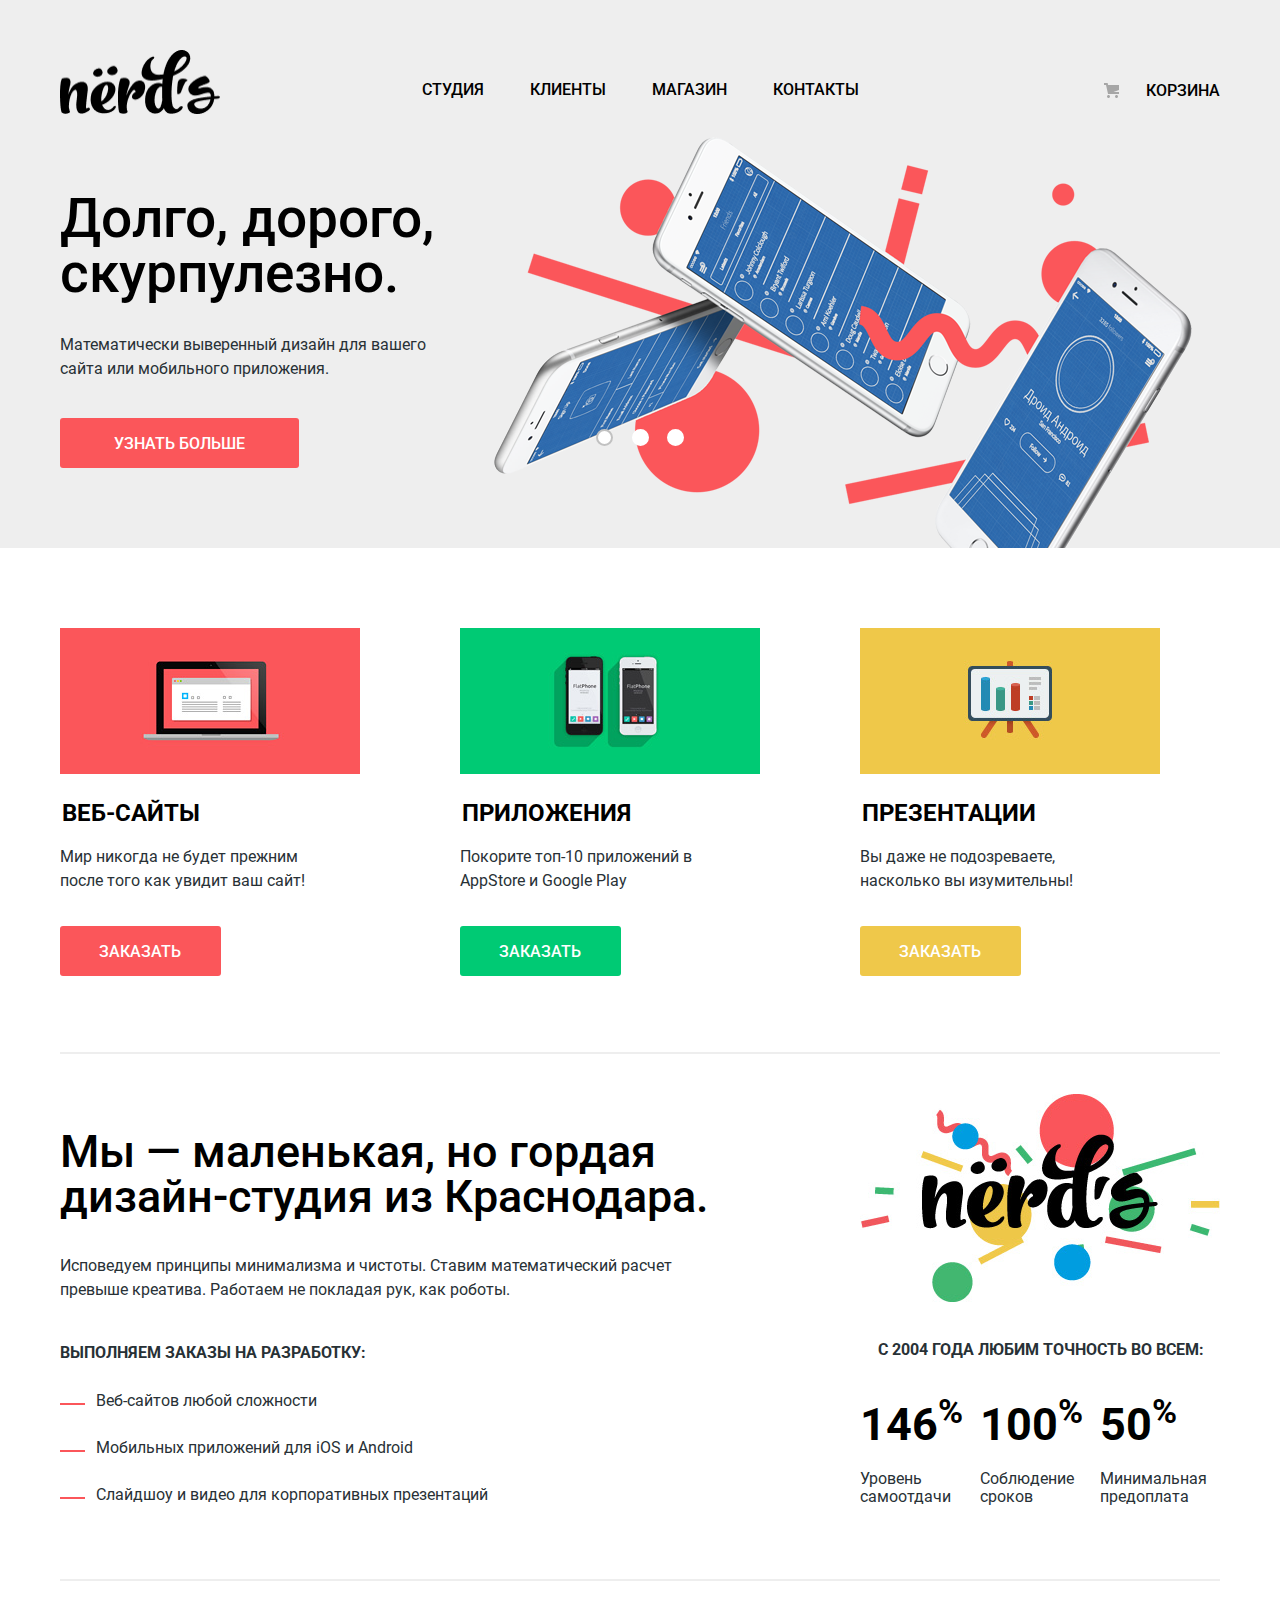
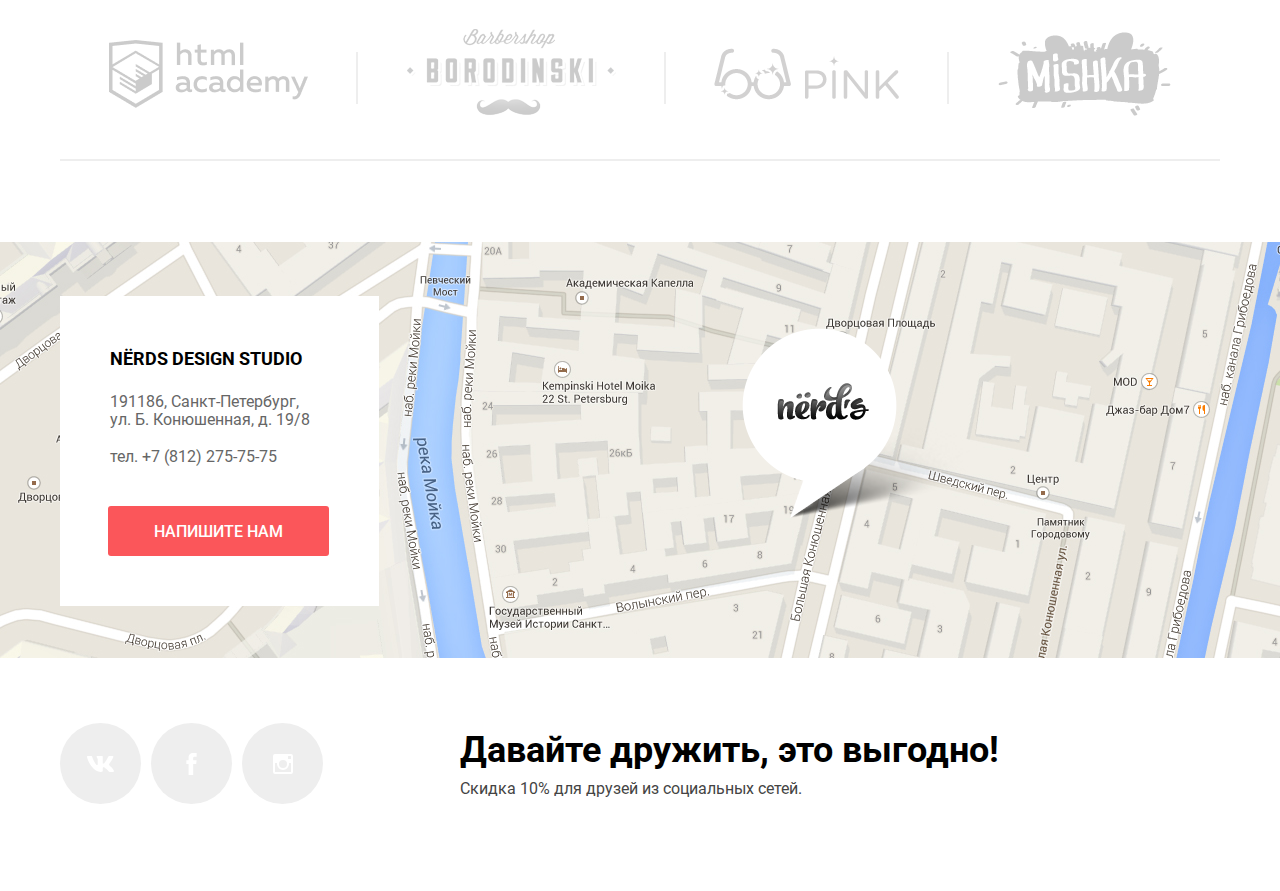
==== index.html @ 671e554e "Доступная разметка главной страницы" ====
<!DOCTYPE html>
<html class="page" lang="ru">
  <head>
    <meta charset="utf-8">
    <link rel="preconnect" href="https://fonts.gstatic.com">
    <link href="https://fonts.googleapis.com/css2?family=Roboto&display=swap" rel="stylesheet">
    <link rel="stylesheet" href="css/normalize.css">
    <link rel="stylesheet" href="css/index.css">
    <link rel="icon" href="favicon/favicon.ico">
    <link rel="icon" href="favicon/favicon.svg" type="image/svg+xml">
    <link rel="apple-touch-icon" href="favicon/152.png">
    <link rel="manifest" href="manifest.webmanifest">
    <title>HTML Academy: Нёрдс</title>
  </head>

  <body class="page-body">

    <header class="main-header">
      <nav class="main-nav">
        <div class="nav-container">
          <a class="nerds-logo" href="index.html">
            <img src="img/nerds-logo.png" width="160" height="65" alt="Логотип Нёрдс">
          </a>
              <ul class="nav-list">
                <li class="nav-list-item"><a class="navigation" href="#">Студия</a></li>
                <li class="nav-list-item"><a class="navigation" href="#">Клиенты</a></li>
                <li class="nav-list-item"><a class="navigation" href="catalog.html">Магазин</a></li>
                <li class="nav-list-item"><a class="navigation" href="#">Контакты</a></li>
              </ul>
              <div class="nav-cart">
                <a class="cart" href="#">Корзина</a>
              </div>
        </div> 
      </nav>
    </header>

    <main class="container">

      <h1 class="visually-hidden">Преимущества «Nerds»</h1>
      <div class="sliders">
        <section class="sliders-wrapper">
          <div class="slider1 slide slide-current">
            <div class="slider-text">
              <h2 class="slider-title">Долго, дорого, скурпулезно.</h2>
              <p class="slider-p">Математически выверенный дизайн для вашего сайта или мобильного приложения.</p>
              <a class="button button-more" href="#">Узнать больше</a>
            </div>
          </div>
          <div class="slider2 slide">
            <div class="slider-text">
              <h2 class="slider-title">Любим математику как никто другой</h2>
              <p class="slider-p">Никакого креатива, только математические формулы для расчета идеальных пропорций</p>
              <a class="button button-more" href="#">Узнать больше</a>
            </div>
          </div>
          <div class="slider3 slide">
            <div class="slider-text">
              <h2 class="slider-title">Только ночь, только хардкор</h2>
              <p class="slider-p">Работать днем, как все? Мы против этого. Ближе к полуночи работа только начинается.</p>
              <a class="button button-more" href="#">Узнать больше</a>
            </div>
          </div>
          <div class="slider-controls">
            <button class="current" type="button" aria-label="Первый слайд"></button>
            <button type="button" aria-label="Второй слайд"></button>
            <button type="button" aria-label="Третий слайд"></button>
          </div>
        </section>
      </div>
      <section class="services">
        <h2  class="visually-hidden">Услуги</h2>
        <ul class="services-list">
          <li class="services-item">
           <img src="img/illustration-11.png" width="300" height="146" alt="Веб-сайты">
           <h3 class="service-title">Веб-сайты</h3>
           <p class="services-text">Мир никогда не будет прежним после того как увидит ваш сайт!</p>
           <button class="button-red" type="button">Заказать</button>
          </li>
          <li class="services-item">
            <img src="img/illustration-21.png" width="300" height="146" alt="Приложения">
            <h3 class="service-title">Приложения</h3>
            <p class="services-text">Покорите топ-10 приложений в AppStore и Google Play</p>
            <button class="button-green" type="button">Заказать</button>
           </li>
           <li class="services-item">
            <img src="img/illustration-31.png" width="300" height="146" alt="Презентации">
            <h3 class="service-title">Презентации</h3>
            <p class="services-text">Вы даже не подозреваете, насколько вы изумительны!</p>
            <button class="button-gold" type="button">Заказать</button>
           </li>
        </ul>
      </section>
      <section class="about-columns">
        <h2  class="visually-hidden">О нас</h2>
        <div class="about-article">
          <p class="about-title">Мы — маленькая, но гордая дизайн-студия из Краснодара.</p>
          <p>Исповедуем принципы минимализма и чистоты. Ставим математический расчет превыше креатива. Работаем не покладая рук, как роботы.</p>
          <p class="textbold">Выполняем заказы на разработку:</p>
          <ul class="about-list">
            <li class="about-item">Веб-сайтов любой сложности</li>
            <li class="about-item">Мобильных приложений для iOS и Android</li>
            <li class="about-item">Слайдшоу и видео для корпоративных презентаций</li>
          </ul>
        </div>
        <div class="about-info">
          <img src="img/nerds-illustration1.png" width="360" height="208" alt="Логотип Нёрдс">
          <p class="about-info-text">с 2004 года Любим точность во всем:</p>
          <dl class="about-info-list">
            <dt class="textpercent">146<sup>%</sup></dt>
            <dd class="textsubpercent">Уровень самоотдачи</dd>
            <dt class="textpercent">100<sup>%</sup></dt>
            <dd class="textsubpercent">Соблюдение сроков</dd>
            <dt class="textpercent">50<sup>%</sup></dt>
            <dd class="textsubpercent">Минимальная предоплата</dd>
          </dl>
        </div>
      </section>
      <section>
        <h2  class="visually-hidden">Партнеры</h2>
        <figure class="partnership">
          <a class="partner-logo" href="https://htmlacademy.ru/intensive/htmlcss">
            <img class="partner-logo-img" src="img/logo-11.png" width="199" height="68" alt="HTML и CSS. Профессиональная вёрстка сайтов">
          </a>
          <a class="partner-logo" href="#">
            <img class="partner-logo-img" src="img/logo-21.png" width="209" height="90" alt="Barbershop BORODINSKY">
          </a>
          <a class="partner-logo" href="#">
            <img class="partner-logo-img" src="img/logo-31.png" width="185" height="52" alt="PINK">
          </a>
          <a class="partner-logo" href="#">
            <img class="partner-logo-img" src="img/logo-41.png" width="173" height="84" alt="MISHKA">
          </a>
        </figure>
      </section>
      
    </main>
    
    <footer class="main-footer">

    <figure class="map"> 
      <div class="main-footer-wrapper">
        <section class="footer-contacts">
        <!-- Здесь будет карта  -->
          <div class="footer-contacts-text">
            <h2 class="textfooterbold">NЁRDS DESIGN STUDIO</h2>
            <p class="textfooter">191186, Санкт-Петербург, ул. Б. Конюшенная, д. 19/8</p>
            <p class="textfooter">тел. +7 (812) 275-75-75</p>
          </div> 

            <a class="button button-contacts" href="#openmodal">НАПИШИТЕ НАМ</a>
  
        </section>
        <img class="map-marker" src="/img/map-marker.png" alt="Студия здесь">
      </div>  
    </figure>    
    <div class="main-footer-wrapper">
        <section class="footer-social">
          <ul class="footer-social-list">
            <li class="footer-social-item">
          <a class="social-button" href="#">
              <span class="visually-hidden">Вконтакте</span>
            <svg aria-hidden="true" focusable="false" width="27" height="16" viewBox="0 0 128 76"><path d="M125,5.15c.89-3,0-5.15-4.23-5.15h-14a6,6,0,0,0-6.09,4S93.59,21.31,83.5,32.59c-3.26,3.26-4.74,4.3-6.52,4.3-.89,0-2.18-1-2.18-4V5.15c0-3.56-1-5.15-4-5.15h-22a3.37,3.37,0,0,0-3.56,3.22c0,3.37,5,4.15,5.56,13.64V37.48c0,4.52-.82,5.34-2.6,5.34-4.74,0-16.29-17.43-23.13-37.38C23.72,1.57,22.38,0,18.8,0H4.8C.8,0,0,1.88,0,4c0,3.71,4.75,22.1,22.1,46.42C33.67,67,50,76,64.8,76c8.9,0,10-2,10-5.45V58c0-4,.84-4.8,3.66-4.8,2.08,0,5.64,1,13.94,9C101.9,71.74,103.46,76,108.8,76h14c4,0,6-2,4.85-6s-5.8-9.64-11.81-16.4c-3.27-3.86-8.16-8-9.64-10.09-2.08-2.67-1.49-3.86,0-6.23,0,0,17-24,18.83-32.18Z" fill="#fff"/></svg>
          </a>
            </li>
            <li class="footer-social-item">
              <a class="social-button" href="#">
                <span class="visually-hidden">Фейсбук</span>
                <svg aria-hidden="true" focusable="false" width="19" height="22" viewBox="0 0 10.15 21.74"><path d="M3.34 1.12A4.77 4.77 0 0 1 6.53 0h3.61v3.81H7.81a1.07 1.07 0 0 0-1.09.83v2.55h3.42c-.08 1.23-.24 2.45-.41 3.67h-3v10.87H2.21V10.86H0V7.21h2.19V3.66a3.83 3.83 0 0 1 1.15-2.54z" fill="#fff"/></svg>
              </a>
            </li>
            <li class="footer-social-item">
              <a class="social-button" href="#">
                <span class="visually-hidden">Инстаграм</span>
                <svg aria-hidden="true" focusable="false" width="20" height="20" viewBox="0 0 20 20"><path d="M18 0H2a2 2 0 0 0-2 2v16a2 2 0 0 0 2 2h16a2 2 0 0 0 2-2V2a2 2 0 0 0-2-2zm-8 6a4 4 0 1 1-4 4 4 4 0 0 1 4-4zM2.5 18a.47.47 0 0 1-.5-.5V9h2.1a3.4 3.4 0 0 0-.1 1 6 6 0 1 0 12 0 3.4 3.4 0 0 0-.1-1H18v8.5a.47.47 0 0 1-.5.5zM18 4.5a.47.47 0 0 1-.5.5h-2a.47.47 0 0 1-.5-.5v-2a.47.47 0 0 1 .5-.5h2a.47.47 0 0 1 .5.5z" fill="#fff"/></svg>
              </a>
            </li>
          </ul>
        </section>
          <div class="footer-text">
            <h2 class="textfooterbig">Давайте дружить, это выгодно!</h2>
            <p class="textfootersmall">Скидка 10% для друзей из социальных сетей.</p>
          </div>  
    </div>

   </footer>

   <section id="openmodal" class="modal">
    <h2 class="feedback-title">Напишите нам</h2>
    <a href="#close" title="Закрыть окно" class="modal-close">
        <svg aria-hidden="true" focusable="false" width="21" height="21" viewBox="0 0 21 21" fill="none" xmlns="http://www.w3.org/2000/svg">
          <path d="M13.3299 10.5005L20.7072 3.12321C21.0963 2.7317 21.0963 2.09952 20.7072 1.70801L19.292 0.291799C18.9005 -0.0972665 18.2683 -0.0972665 17.8768 0.291799L10.4995 7.67009L3.12221 0.2928C2.7307 -0.0962657 2.09852 -0.0962657 1.70701 0.2928L0.291799 1.70801C-0.0972665 2.09952 -0.0972665 2.7317 0.291799 3.12321L7.66909 10.5005L0.291799 17.8778C-0.0972665 18.2693 -0.0972665 18.9015 0.291799 19.293L1.70801 20.7082C2.09952 21.0973 2.7317 21.0973 3.12321 20.7082L10.5005 13.3309L17.8778 20.7082C18.2693 21.0973 18.9015 21.0973 19.293 20.7082L20.7082 19.293C21.0973 18.9015 21.0973 18.2693 20.7082 17.8778L13.3299 10.5005Z" fill="#FB565A"/>
        </svg>
    </a>
    <form class="feedback-form" action="https://echo.htmlacademy.ru" method="post" id="mailform">
      <div class="form-name">
        <label class="feedback-name" for="urname">Ваше имя:</label>
        <input class="form-input" id="urname" type="text" name="login" placeholder="Имя Фамилия">
      </div>
      <div class="form-mail">  
        <label class="feedback-name" for="uremail">Ваш email:</label>
        <input class="form-input" id="uremail" type="email" name="email" placeholder="email@example.com">
      </div>  
      <div class="form-text">
        <label class="feedback-name" for="lettertext">Текст письма:</label>
        <textarea class="form-textarea" id="lettertext" name="text" form="mailform" rows="4" placeholder="В свободной форме"></textarea>
      </div>
      <div class="form-button">
        <button class="button button-modal" type="submit" aria-label="Отправить письмо">Отправить</button>
      </div>  
    </form>
</section>

  </body>
</html>
---- css/index.css ----
:root {
    --basic-color-bg:#EEEEEE;
    --basic-color-btn:#FB565A;
    --basic-btn-hover:#E74246;
    --basic-btn-active:#D7373B;
    --green-btn:#00CA74;
    --green-btn-hover:#00BC6C;
    --green-btn-active:#00AA62;
    --gold-btn:#EFC84A;
    --gold-btn-hover:#EAB534;
    --gold-btn-active:#E5A722;
    --color-btn:#FFFFFF;
    --basic-color-txt:#283136;
    --second-color-txt:#000000;
    --gray-txt:#666666;
    --darkgray-txt:#444444;
}

@font-face {
    font-family: "Roboto";
    font-weight: 400;
    font-style: normal;
    src: url("../fonts/roboto.woff2") format("woff2"),
    url("../fonts/roboto.woff") format("woff");
  }
@font-face {
    font-family: "Roboto Bold";
    font-weight: 700;
    font-style: normal;
    src: url("../fonts/robotobold.woff2") format("woff2"),
    url("../fonts/robotobold.woff") format("woff");
  }

.visually-hidden {
    position: absolute;
    clip: rect(0 0 0 0);
    width: 1px;
    height: 1px;
    margin: -1px;
}

.page {
    height: 100%;
}

.page-body {
    font-family: "Roboto", "Arial", sans-serif;
    font-size: 16px;
    line-height: 24px;
    color: var(--basic-color-txt);

    min-height: 100%;
    display: grid;
    grid-template-rows: min-content 1fr min-content;
    align-content: start;
}

.main-header {
    background-color: var(--basic-color-bg);
}

.main-nav {
    background-color: var(--basic-color-bg);
}

.nav-container {
    width: 1160px;
    margin: 0 auto;
    margin-top: 49px;

    display: flex;
    justify-content: space-between;
    align-items: center;
}

.nerds-logo:active {
    opacity: 0.3;  
}

.navigation {
    font-style: normal;
    font-weight: 500;
    font-size: 16px;
    line-height: 30px; 
    text-transform: uppercase; 
    color: var(--second-color-txt);
    text-decoration: none;  
    display: block;
}

.nav-list {
    display: flex;
    flex-wrap: wrap;
    min-width: 440px;
}

.nav-list-item {
    margin: 0 23px;
}

.navigation:hover {
    color: var(--basic-color-btn);
}

.navigation:active {
    color: var(--basic-color-txt);
    opacity: 0.3;  
}

.nav-cart {
    margin-top: 11px;
}

.cart::before {
    content: "";
    position: absolute;
    top: 2px;
    right: 100px;
    width: 16px;
    height: 18px;
    background-image: url("../img/cart-icon.svg");
    background-repeat: no-repeat;
    background-position: 0 0;
  }

.cart {
    font-style: normal;
    font-weight: 500;
    font-size: 16px;
    line-height: 30px; 
    text-transform: uppercase; 
    color: var(--second-color-txt);
    text-decoration: none;
    position: relative;
}

.cart:hover {
    color: var(--basic-color-btn);
}

.cart:active {
    color: var(--basic-color-txt);
    opacity: 0.3;
}

.sliders {
    margin: 0;
    padding: 0;
    background-color: var(--basic-color-bg);
}

.sliders-wrapper {
    width: 1160px;
    margin: 0 auto;
    padding: 0 10px;
    margin-bottom: 80px;
}

.slider-text {
    width: 45%;
    padding: 70px 0;
}

.slider-p {
    width: 368px;
    margin: 0;
    padding: 0;
}

.slider1 {
    background-image: url(../img/nerds-index-slide1.png);
    background-position: right;
    background-repeat: no-repeat;
    padding-bottom: 10px;
    margin-bottom: -17px;
}

.slider2 {
    background-image: url(../img/nerds-index-slide2.png);
    background-position: right;
    background-repeat: no-repeat;
    padding-bottom: 10px;
    margin-bottom: -17px;
}

.slider3 {
    background-image: url(../img/nerds-index-slide3.png);
    background-position: right;
    background-repeat: no-repeat;
    padding-bottom: 10px;
    margin-bottom: -17px;
}

.slide {
    display: none;
}

.slide-current {
    display: block;
}

.slider-controls {
    margin:auto;
    left: 0;
    right: 0;
    position: relative;
    top: -102px;

    z-index: 20;
    display: flex;
    width: 88px;
    justify-content: space-between;
  }

.slider-controls button {
    padding: 0;
    width: 17px;
    height: 17px;
    background-color: var(--color-btn);
    border: 2px solid #ffffff;
    border-radius: 50%;
    cursor: pointer;
  }

.slider-controls .current {
    border: 2px solid #C1C1C1;

  }

.services {
    width: 1160px;
    margin: 0 auto;
    padding: 0;
    margin-bottom: 76px;
}

.services-list {
    margin: 0;
    padding: 0;
    padding-right: 60px;

    display: flex;
    justify-content: space-between;
}

.services-item {
    width: 300px;
}

.services-text {
    margin-right: 40px;
    margin-bottom: 33px;
}

.about-columns {
    border-top: var(--basic-color-bg) solid 2px;
    width: 1160px;
    margin: 0 auto;
    margin-bottom: 40px;
    padding: 0;
    padding-top: 40px;
    
    display: flex;
}

.about-article {
    width: 650px;
}

.about-item {
    margin-bottom: 23px;
    margin-left: 20px;
    position: relative;
}

.about-item::before {
    content: "";
    position: absolute;
    width: 25px;
    height: 2px;
    background-color: var(--basic-color-btn);
    top: 14px;
    left: -36px;
}

.about-info {
    margin-left: 150px;
    width: 360px;
}

.about-list {
    margin-top: 24px;
    margin-left: 16px;
    margin-right: 0;
}

.about-info-list {
    display: grid;
    grid-template-columns: 1fr 1fr 1fr;
    grid-template-rows: auto 1fr;
    row-gap: 13px;
}

.partnership {
    border-top: var(--basic-color-bg) solid 2px;
    border-bottom: var(--basic-color-bg) solid 2px;
    width: 1160px;
    margin: 0 auto;
    margin-top: 49px;
    margin-bottom: 16px;
    padding-top: 48px;
    padding-bottom: 33px;

    display: flex;
    flex-wrap: wrap;
    justify-content: space-around;
    align-items: center;
}

.border {
    width: 1px;
    height: 52px;
    box-sizing: border-box;
    border-left: 1px solid var(--basic-color-bg);
    border-right: 1px solid var(--basic-color-bg);
}

.main-footer {
    margin-top: 65px;
    margin-bottom: 75px;
}

.main-footer-wrapper {
    width: 1160px;
    margin: 0 auto;

    display: grid;
    grid-template-columns: auto 2fr;
    align-items: center;
    column-gap: 40px;
}

.map {
    background-image: url(../img/map1.png);
    background-repeat: no-repeat;
    background-position-x: center;
}

.map-marker {
    position:relative;
    right: -323px;
    top: -28px;
}

.footer-contacts {
    width: 319px;
    background-color: var(--color-btn);
    margin: 54px 0;
}

.footer-social {
    grid-column-start: 1;
    grid-row-start: 2;

    margin-top: 20px;
}

.footer-social-list {
    display: flex;
    flex-wrap: wrap;
    margin: 0;
}

.social-button {
    background-color: var(--basic-color-bg);
    border-radius: 50%;
    width: 81px;
    height: 81px;
    margin-right: 10px;
    margin-bottom: 10px;

    display: flex;
    justify-content: center;
    align-items: center;
}

.social-button:hover {
    background: linear-gradient(0deg, #E74246, #E74246);
}

.social-button:active {
    background: linear-gradient(0deg, #D7373B, #D7373B);
    box-shadow: inset 0px 3px 0px rgba(0, 1, 1, 0.1);
}

.social-button:active svg {
    opacity: 0.3;
}

.footer-text {
    grid-row-start: 2;
    grid-column-start: 2;

    margin-left: 87px;
}

.footer-contacts-text {
    margin: 48px 50px 0 50px;
}

.map {
    margin: 0;
    margin-bottom: 42px;
}

.modal {
    position: fixed;
    bottom: 183px;
    z-index: 1000;
    pointer-events: none;
    width: 960px;
    min-height: 590px;
    padding: 0;
    margin: auto;
    left: 0;
    right: 0;
    opacity: 0;
    background-color: var(--color-btn);
    box-shadow: 0 0 30px rgba(0,0,0,0.5);
}

.modal:target {
    opacity: 1;
    pointer-events: visible;
}

.modal-close {
    justify-self: flex-end;
    background-color: var(--color-btn);
    padding: 0;
    border: 0;
    width: 21px;
    height: 21px;
    opacity: 0.3;
    position: absolute;
    top: 78px;
    right: 90px;
}

.modal-close:hover {
    opacity: 1;
}

.modal-close:active {
    opacity: 0.1;
}

.feedback-form {
    grid-column: 1 / -1;
    margin: 0 100px 84px 100px;
    padding: 0;

    display: grid;
    column-gap: 40px;
    grid-template-columns: 1fr 1fr;
    grid-template-rows: auto auto auto;
}

.form-name {
    display:flex;
    flex-wrap: wrap;

    width: 360px;
}

.form-mail {
    display:flex;
    flex-wrap: wrap;

    width: 360px;
}

.form-text {
    display:flex;
    flex-wrap: wrap;

    grid-column: 1 / -1;

    margin-top: 35px;
    width: 760px;
}

.form-button {
    margin-top: 47px;
}

.form-textarea {
    width: 760px;
    padding-left: 16px;
    padding-top: 16px;
    min-height: 118px;
    border: 2px solid #D7DCDE;
    box-sizing: border-box;
    border-radius: 3px;
}

.form-textarea:hover {
    border: 2px solid #B4B9BB;
}

.form-textarea:focus {
    border: 2px solid #000000;
}

.form-textarea:invalid {
    border: 2px solid #E74246;
    color: var(--basic-color-btn);
}

.form-input {
    width: 360px;
    min-height: 50px;
    padding: 16px 0;
    padding-left: 16px;
    border: 2px solid #D7DCDE;
    box-sizing: border-box;
    border-radius: 3px;
}

.form-input:hover {
    border: 2px solid #B4B9BB;
}

.form-input:focus {
    border: 2px solid #000000;
}

.form-input:invalid {
    border: 2px solid #E74246;
    color: var(--basic-color-btn);
}

ul {
    list-style-type: none;  
    margin: 0px 138px;
    padding: 0;
    margin-right: 223px;
    margin-top: 10px;
}

.button {
    /*width: 240px;*/
    padding: 17px 40px 15px 39px;
    background: var(--basic-color-btn);
    border-radius: 3px;
    border: none;
    font-weight: 500;
    font-size: 16px;
    line-height: 18px;
    text-transform: uppercase;
    color: var(--color-btn);
    box-sizing: border-box;
} 

.button-modal {
    min-width: 260px;
}

.button-more {
    padding: 17px 54px 15px;
    display: inline-block;
    background: var(--basic-color-btn);
    color: var(--color-btn);  
    text-decoration: none;
    text-align: center;
    margin-top: 37px;
}

.button:hover {
    background: var(--basic-btn-hover);
} 

.button:active {
    background: var(--basic-btn-active);
    box-shadow: inset 0px 3px 0px rgba(0, 1, 1, 0.1);
    color: rgba(255, 255, 255, 0.3);
} 

.button-red {
    padding: 17px 40px 15px 39px;
    background: var(--basic-color-btn);
    border-radius: 3px;
    border: none;
    font-weight: 500;
    font-size: 16px;
    line-height: 18px;
    text-transform: uppercase;
    color: var(--color-btn);
} 

.button-red:hover {
    background: var(--basic-btn-hover);
} 

.button-red:active {
    background: var(--basic-btn-active);
    box-shadow: inset 0px 3px 0px rgba(0, 1, 1, 0.1);
    color: rgba(255, 255, 255, 0.3);
}

.button-green {
    padding: 17px 40px 15px 39px;
    background: var(--green-btn);
    border-radius: 3px;
    border: none;
    font-weight: 500;
    font-size: 16px;
    line-height: 18px;
    text-transform: uppercase;
    color: var(--color-btn);
} 

.button-green:hover {
    background: var(--green-btn-hover);
} 

.button-green:active {
    background: var(--green-btn-active);
    box-shadow: inset 0px 3px 0px rgba(0, 1, 1, 0.1);
    color: rgba(255, 255, 255, 0.3);
}

.button-gold {
    padding: 17px 40px 15px 39px;
    background: var(--gold-btn);
    border-radius: 3px;
    border: none;
    font-weight: 500;
    font-size: 16px;
    line-height: 18px;
    text-transform: uppercase;
    color: var(--color-btn);
} 

.button-gold:hover {
    background: var(--gold-btn-hover);
} 

.button-gold:active {
    background: var(--gold-btn-active);
    box-shadow: inset 0px 3px 0px rgba(0, 1, 1, 0.1);
    color: rgba(255, 255, 255, 0.3);
}

.button-contacts {
    text-decoration: none;
    display: block;
    margin: 40px 50px 50px 48px;
    padding-left: 46px;
}

.partner-logo {
    position: relative;
}

.partner-logo-img {
    opacity: 0.2;
}

.partner-logo-img:hover {
    opacity: 1;
}

.partner-logo-img:active {
    opacity: 0.1;
}

.partner-logo::after {
    content: "";
    position: absolute;
    width: 2px;
    height: 52px;
    background-color: var(--basic-color-bg);
    right: -50px;
    top: 50%;
    transform: translateY(-50%);
}

.partner-logo:nth-child(4n+4)::after {
    opacity: 0;
}

.slider-title {
    font-style: normal;
    font-weight: 500;
    font-size: 55px;
    line-height: 55px;
    color: var(--second-color-txt);
    margin-top: 0;
    margin-bottom: 32px;
} 

.about-title {
    font-style: normal;
    font-weight: 500;
    font-size: 45px;
    line-height: 45px;
    color: var(--second-color-txt);
    margin: 35px 0;
}

.service-title {
    font-style: normal;
    font-weight: bold;
    font-size: 24px;
    line-height: 30px;
    color: var(--second-color-txt);
    text-transform: uppercase; 
    margin: 17px 2px;
}

.textbold {
    font-style: normal;
    font-weight: bold;
    font-size: 16px;
    line-height: 24px; 
    text-transform: uppercase;
    margin-top: 39px;
}

.about-info-text {
    font-style: normal;
    font-weight: bold;
    font-size: 16px;
    line-height: 24px; 
    text-transform: uppercase;
    margin: 29px 0 31px 18px;
}

.textpercent {
    font-style: normal;
    font-weight: bold;
    font-size: 45px;
    line-height: 64px;
    color: var(--second-color-txt);

    grid-row-start: 1;
}

.textsubpercent {
    font-style: normal;
    font-weight: normal;
    font-size: 16px;
    line-height: 18px;
    margin: 0;
    padding: 0;

    grid-row-start: 2;
}

.textfooterbold {
    font-style: normal;
    font-weight: bold;
    font-size: 18px;
    line-height: 30px;
    text-transform: uppercase;
    color: var(--second-color-txt);
}

.textfooter {
    font-style: normal;
    font-weight: normal;
    font-size: 16px;
    line-height: 18px;
    color: var(--gray-txt);
    margin-right: 10px;
    margin-top: 19px;
}

.textfooterbig {
    font-style: normal;
    font-weight: bold;
    font-size: 36px;
    line-height: 36px;
    color: var(--second-color-txt);
    margin-bottom: 0;
}

.textfootersmall {
    font-style: normal;
    font-weight: normal;
    font-size: 16px;
    line-height: 22px;
    color: var(--darkgray-txt);
    margin-top: 10px;
}

.feedback-title {
    font-style: normal;
    font-weight: bold;
    font-size: 45px;
    line-height: 53px;
    color: var(--second-color-txt);
    margin-left: 100px;
    margin-top: 63px;
    margin-right: 100px;
}

.feedback-name {
    margin-bottom: 10px;
    font-style: normal;
    padding: 0;
    font-weight: bold;
    font-size: 16px;
    line-height: 18px;
    color: var(--second-color-txt);
}
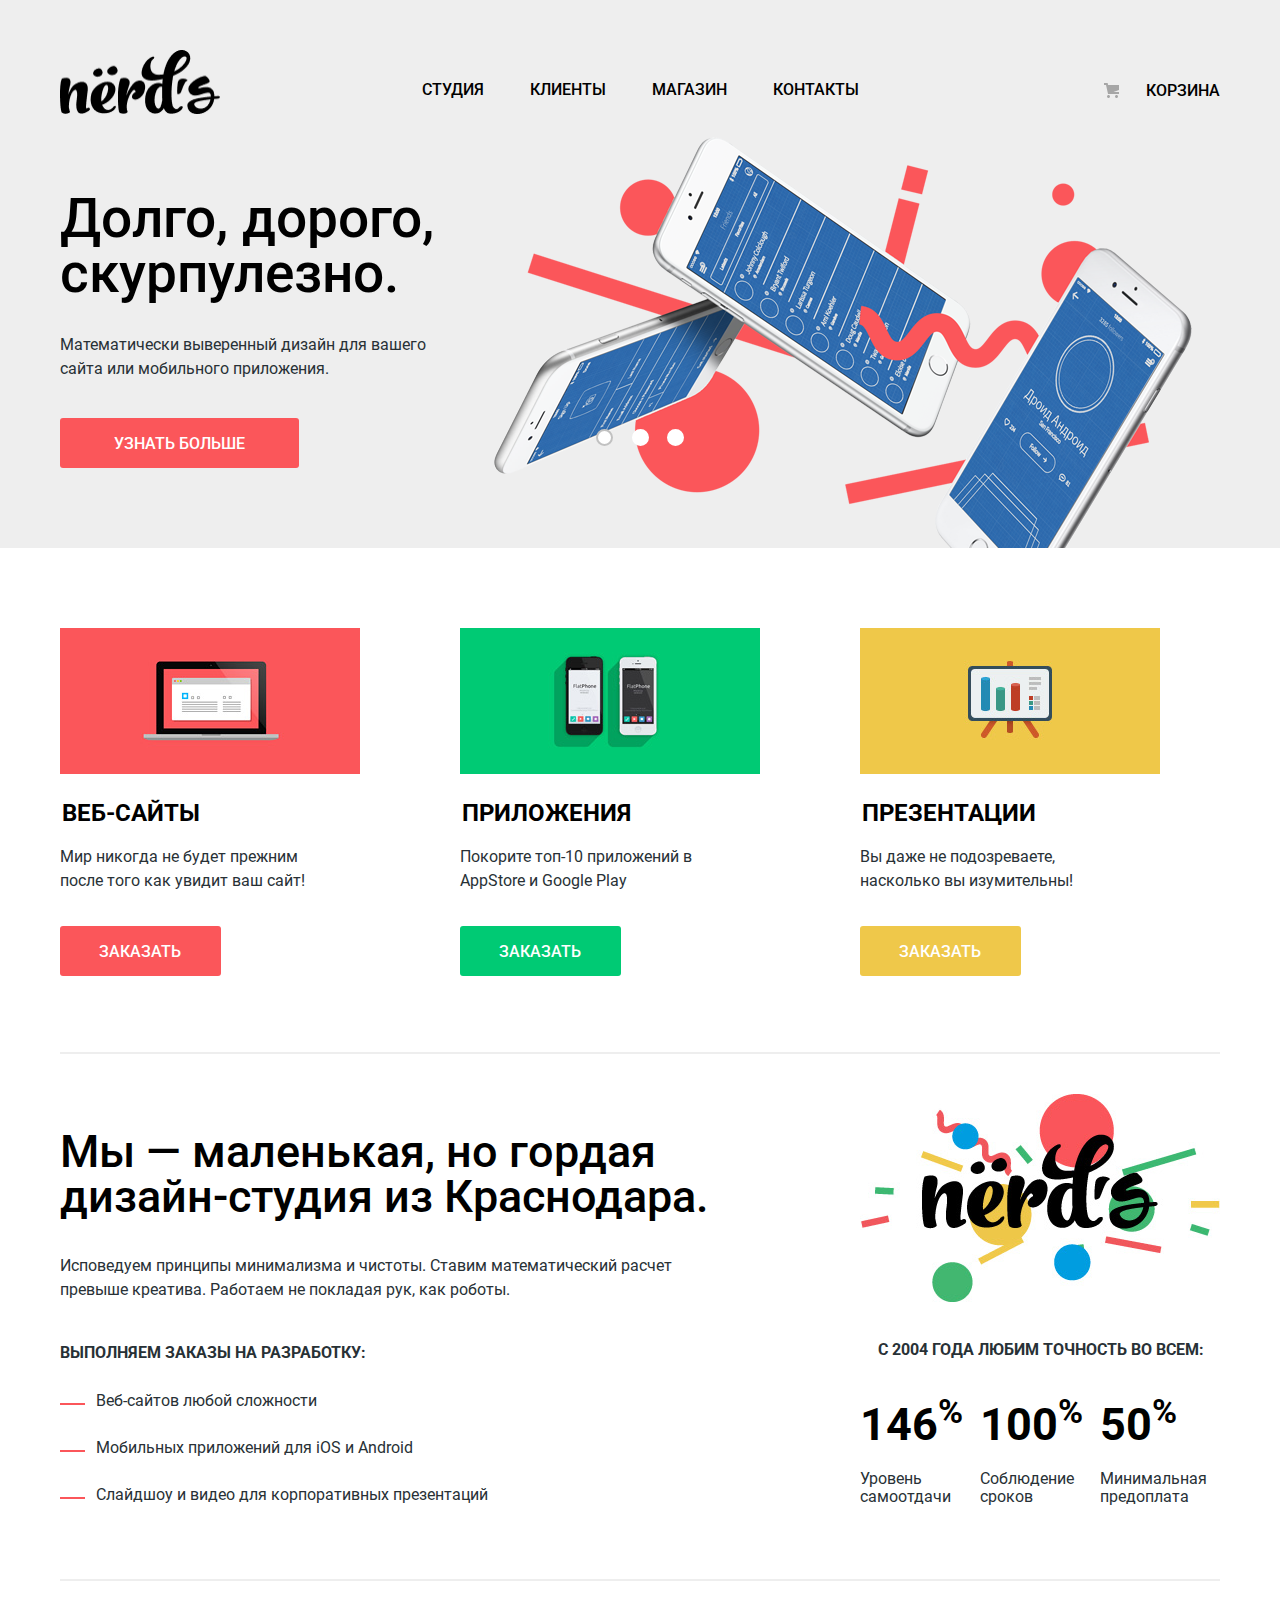
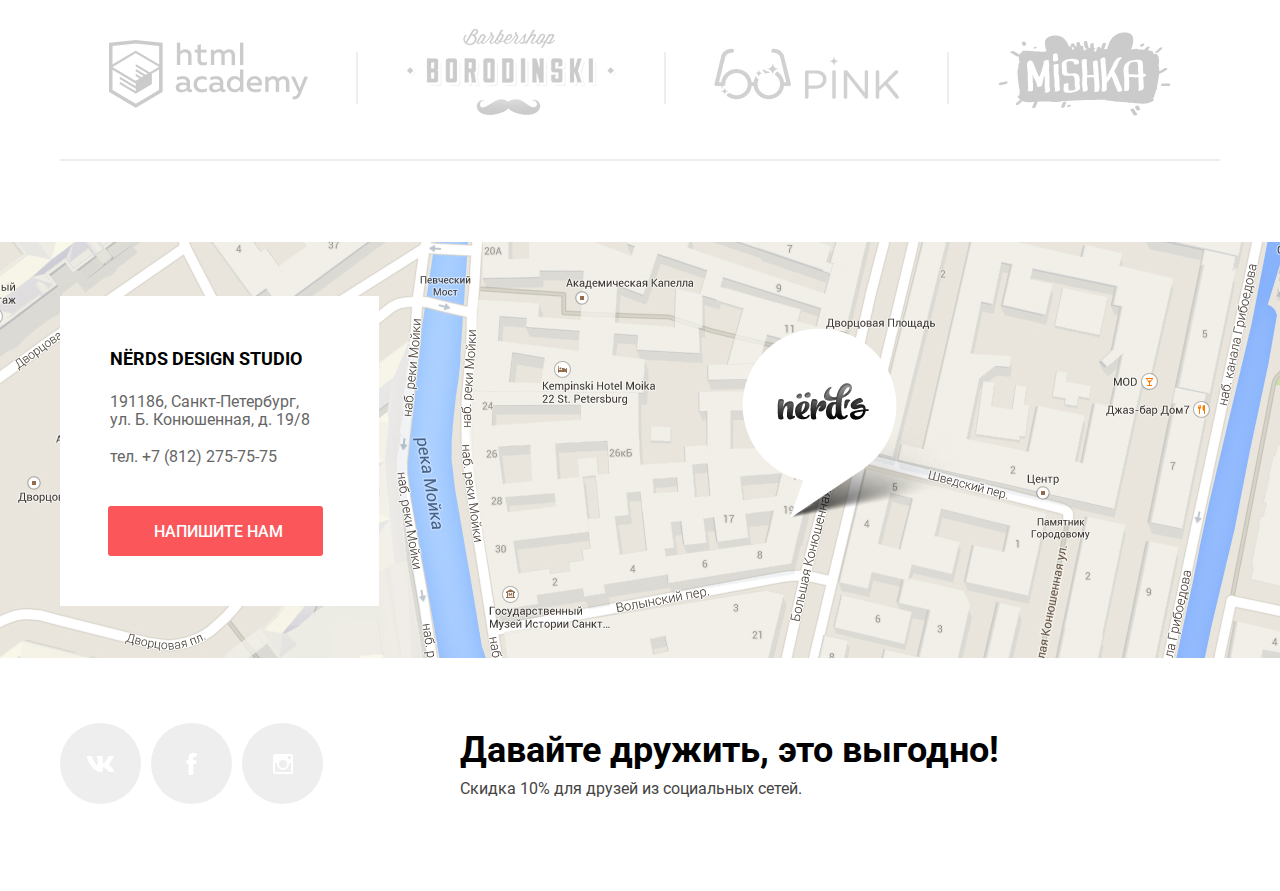
==== commit ac26cc51: "Оживляем интерактивные элементы" ====
--- a/index.html
+++ b/index.html
@@ -146,9 +146,7 @@
             <p class="textfooter">191186, Санкт-Петербург, ул. Б. Конюшенная, д. 19/8</p>
             <p class="textfooter">тел. +7 (812) 275-75-75</p>
           </div> 
-
-            <a class="button button-contacts" href="#openmodal">НАПИШИТЕ НАМ</a>
-  
+            <button class="button button-contacts" aria-label="Открыть окно для заполнения">НАПИШИТЕ НАМ</button>
         </section>
         <img class="map-marker" src="/img/map-marker.png" alt="Студия здесь">
       </div>  
@@ -184,21 +182,21 @@
 
    </footer>
 
-   <section id="openmodal" class="modal">
+   <section class="modal">
     <h2 class="feedback-title">Напишите нам</h2>
-    <a href="#close" title="Закрыть окно" class="modal-close">
+      <button class="modal-close" type="button" aria-label="Закрыть окно">
         <svg aria-hidden="true" focusable="false" width="21" height="21" viewBox="0 0 21 21" fill="none" xmlns="http://www.w3.org/2000/svg">
           <path d="M13.3299 10.5005L20.7072 3.12321C21.0963 2.7317 21.0963 2.09952 20.7072 1.70801L19.292 0.291799C18.9005 -0.0972665 18.2683 -0.0972665 17.8768 0.291799L10.4995 7.67009L3.12221 0.2928C2.7307 -0.0962657 2.09852 -0.0962657 1.70701 0.2928L0.291799 1.70801C-0.0972665 2.09952 -0.0972665 2.7317 0.291799 3.12321L7.66909 10.5005L0.291799 17.8778C-0.0972665 18.2693 -0.0972665 18.9015 0.291799 19.293L1.70801 20.7082C2.09952 21.0973 2.7317 21.0973 3.12321 20.7082L10.5005 13.3309L17.8778 20.7082C18.2693 21.0973 18.9015 21.0973 19.293 20.7082L20.7082 19.293C21.0973 18.9015 21.0973 18.2693 20.7082 17.8778L13.3299 10.5005Z" fill="#FB565A"/>
         </svg>
-    </a>
+      </button>
     <form class="feedback-form" action="https://echo.htmlacademy.ru" method="post" id="mailform">
       <div class="form-name">
         <label class="feedback-name" for="urname">Ваше имя:</label>
-        <input class="form-input" id="urname" type="text" name="login" placeholder="Имя Фамилия">
+        <input class="form-input-name" id="urname" type="text" name="login" placeholder="Имя Фамилия">
       </div>
       <div class="form-mail">  
         <label class="feedback-name" for="uremail">Ваш email:</label>
-        <input class="form-input" id="uremail" type="email" name="email" placeholder="email@example.com">
+        <input class="form-input-mail" id="uremail" type="email" name="email" placeholder="email@example.com">
       </div>  
       <div class="form-text">
         <label class="feedback-name" for="lettertext">Текст письма:</label>
@@ -209,6 +207,6 @@
       </div>  
     </form>
 </section>
-
+<script src="js/script.js"></script>
   </body>
 </html>
--- a/css/index.css
+++ b/css/index.css
@@ -416,22 +416,15 @@
 .modal {
     position: fixed;
     bottom: 183px;
-    z-index: 1000;
-    pointer-events: none;
     width: 960px;
     min-height: 590px;
     padding: 0;
     margin: auto;
     left: 0;
     right: 0;
-    opacity: 0;
+    display: none;
     background-color: var(--color-btn);
     box-shadow: 0 0 30px rgba(0,0,0,0.5);
-}
-
-.modal:target {
-    opacity: 1;
-    pointer-events: visible;
 }
 
 .modal-close {
@@ -453,6 +446,15 @@
 
 .modal-close:active {
     opacity: 0.1;
+}
+
+.modal-show {
+    display: block;
+    animation: bounce 0.6s;
+  }
+
+.modal-error {
+    animation: shake 0.6s;
 }
 
 .feedback-form {
@@ -517,7 +519,17 @@
     color: var(--basic-color-btn);
 }
 
-.form-input {
+.form-input-name {
+    width: 360px;
+    min-height: 50px;
+    padding: 16px 0;
+    padding-left: 16px;
+    border: 2px solid #D7DCDE;
+    box-sizing: border-box;
+    border-radius: 3px;
+}
+
+.form-input-mail {
     width: 360px;
     min-height: 50px;
     padding: 16px 0;
@@ -816,3 +828,43 @@
     color: var(--second-color-txt);
 }
 
+
+@keyframes bounce {
+    0% {
+      transform: translateY(-2000px);
+    }
+  
+    70% {
+      transform: translateY(30px);
+    }
+  
+    90% {
+      transform: translateY(-10px);
+    }
+  
+    100% {
+      transform: translateY(0);
+    }
+  }
+
+  @keyframes shake {
+    0%,
+    100% {
+      transform: translateX(0);
+    }
+  
+    10%,
+    30%,
+    50%,
+    70%,
+    90% {
+      transform: translateX(-10px);
+    }
+  
+    20%,
+    40%,
+    60%,
+    80% {
+      transform: translateX(10px);
+    }
+  }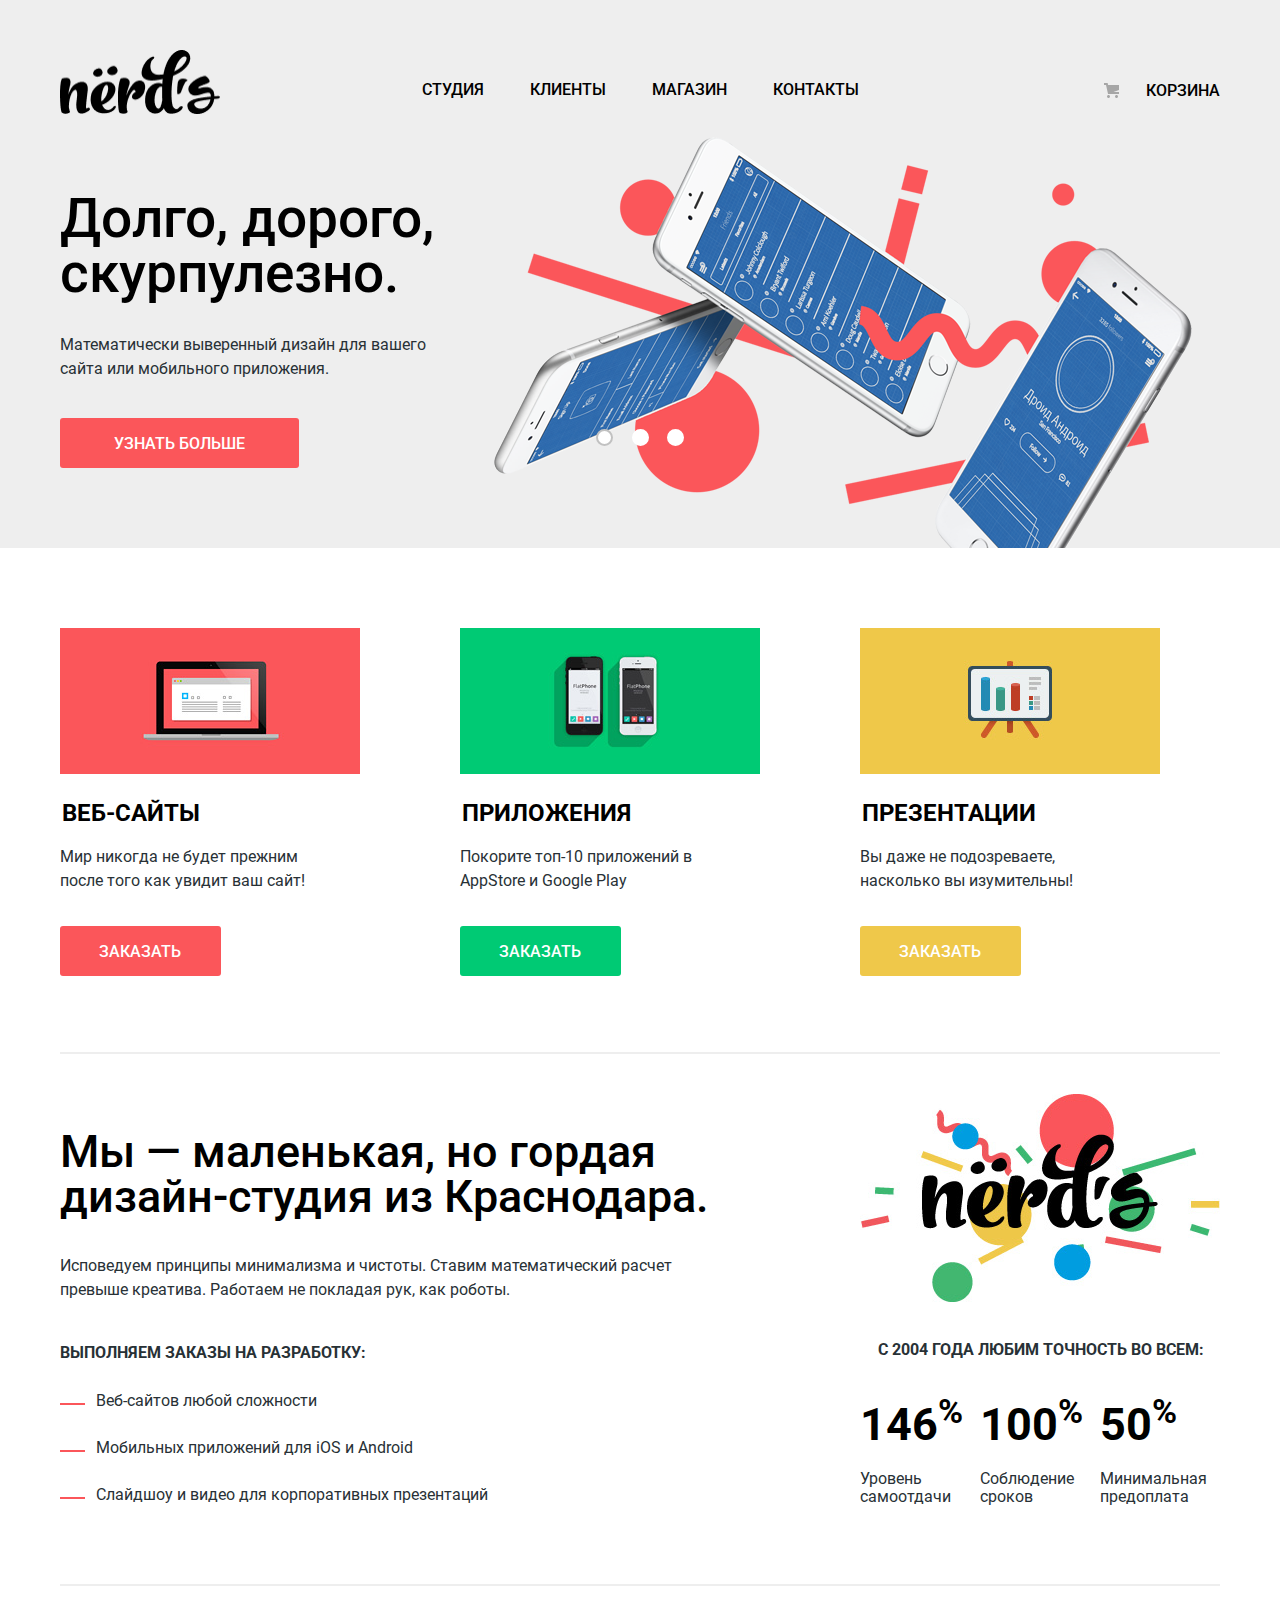
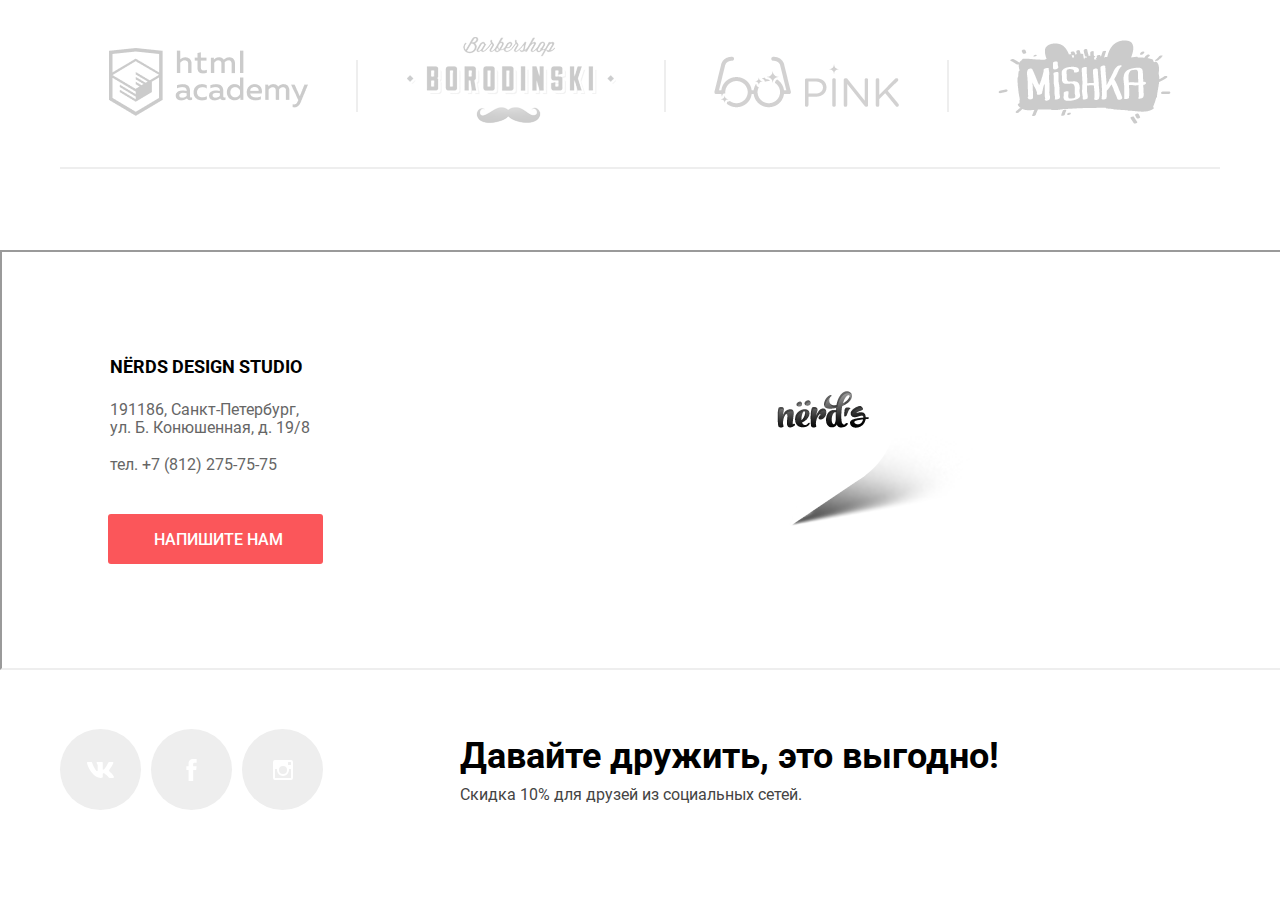
==== commit deaea07b: "Добавляем интерактивную карту" ====
--- a/index.html
+++ b/index.html
@@ -137,7 +137,8 @@
     
     <footer class="main-footer">
 
-    <figure class="map"> 
+    <figure id="map" class="map">
+      <iframe id="map" class="map-bg" src="https://www.google.com/maps/embed?pb=!1m18!1m12!1m3!1d1998.6036253003165!2d30.320858716173472!3d59.938719169054075!2m3!1f0!2f0!3f0!3m2!1i1024!2i768!4f13.1!3m3!1m2!1s0x4696310fca145cc1%3A0x42b32648d8238007!2z0JHQvtC70YzRiNCw0Y8g0JrQvtC90Y7RiNC10L3QvdCw0Y8g0YPQuy4sIDE5LzgsINCh0LDQvdC60YIt0J_QtdGC0LXRgNCx0YPRgNCzLCAxOTExODY!5e0!3m2!1sru!2sru!4v1615768935618!5m2!1sru!2sru" allowfullscreen="" loading="lazy"></iframe> 
       <div class="main-footer-wrapper">
         <section class="footer-contacts">
         <!-- Здесь будет карта  -->
@@ -148,7 +149,7 @@
           </div> 
             <button class="button button-contacts" aria-label="Открыть окно для заполнения">НАПИШИТЕ НАМ</button>
         </section>
-        <img class="map-marker" src="/img/map-marker.png" alt="Студия здесь">
+        <img class="map-marker" src="/img/marker.png" alt="Студия здесь">
       </div>  
     </figure>    
     <div class="main-footer-wrapper">
@@ -208,5 +209,6 @@
     </form>
 </section>
 <script src="js/script.js"></script>
+<script src="js/map.js"></script>
   </body>
 </html>
--- a/css/index.css
+++ b/css/index.css
@@ -306,9 +306,9 @@
     border-bottom: var(--basic-color-bg) solid 2px;
     width: 1160px;
     margin: 0 auto;
-    margin-top: 49px;
+    margin-top: 54px;
     margin-bottom: 16px;
-    padding-top: 48px;
+    padding-top: 51px;
     padding-bottom: 33px;
 
     display: flex;
@@ -328,6 +328,7 @@
 .main-footer {
     margin-top: 65px;
     margin-bottom: 75px;
+    position: relative;
 }
 
 .main-footer-wrapper {
@@ -341,9 +342,17 @@
 }
 
 .map {
-    background-image: url(../img/map1.png);
-    background-repeat: no-repeat;
-    background-position-x: center;
+    height: 416px;
+    width: 100%;
+    margin: 0;
+    margin-bottom: 42px;
+}
+
+.map-bg {
+    height: inherit;
+    width: inherit;
+    position: absolute;
+    top: 0;
 }
 
 .map-marker {
@@ -356,6 +365,7 @@
     width: 319px;
     background-color: var(--color-btn);
     margin: 54px 0;
+    z-index: 100;
 }
 
 .footer-social {
@@ -408,11 +418,6 @@
     margin: 48px 50px 0 50px;
 }
 
-.map {
-    margin: 0;
-    margin-bottom: 42px;
-}
-
 .modal {
     position: fixed;
     bottom: 183px;
@@ -438,6 +443,7 @@
     position: absolute;
     top: 78px;
     right: 90px;
+    cursor: pointer;
 }
 
 .modal-close:hover {
@@ -586,6 +592,7 @@
     text-decoration: none;
     text-align: center;
     margin-top: 37px;
+    vertical-align: middle;
 }
 
 .button:hover {
@@ -608,6 +615,7 @@
     line-height: 18px;
     text-transform: uppercase;
     color: var(--color-btn);
+    cursor: pointer;
 } 
 
 .button-red:hover {
@@ -630,6 +638,7 @@
     line-height: 18px;
     text-transform: uppercase;
     color: var(--color-btn);
+    cursor: pointer;
 } 
 
 .button-green:hover {
@@ -652,6 +661,7 @@
     line-height: 18px;
     text-transform: uppercase;
     color: var(--color-btn);
+    cursor: pointer;
 } 
 
 .button-gold:hover {
@@ -669,6 +679,7 @@
     display: block;
     margin: 40px 50px 50px 48px;
     padding-left: 46px;
+    cursor: pointer;
 }
 
 .partner-logo {
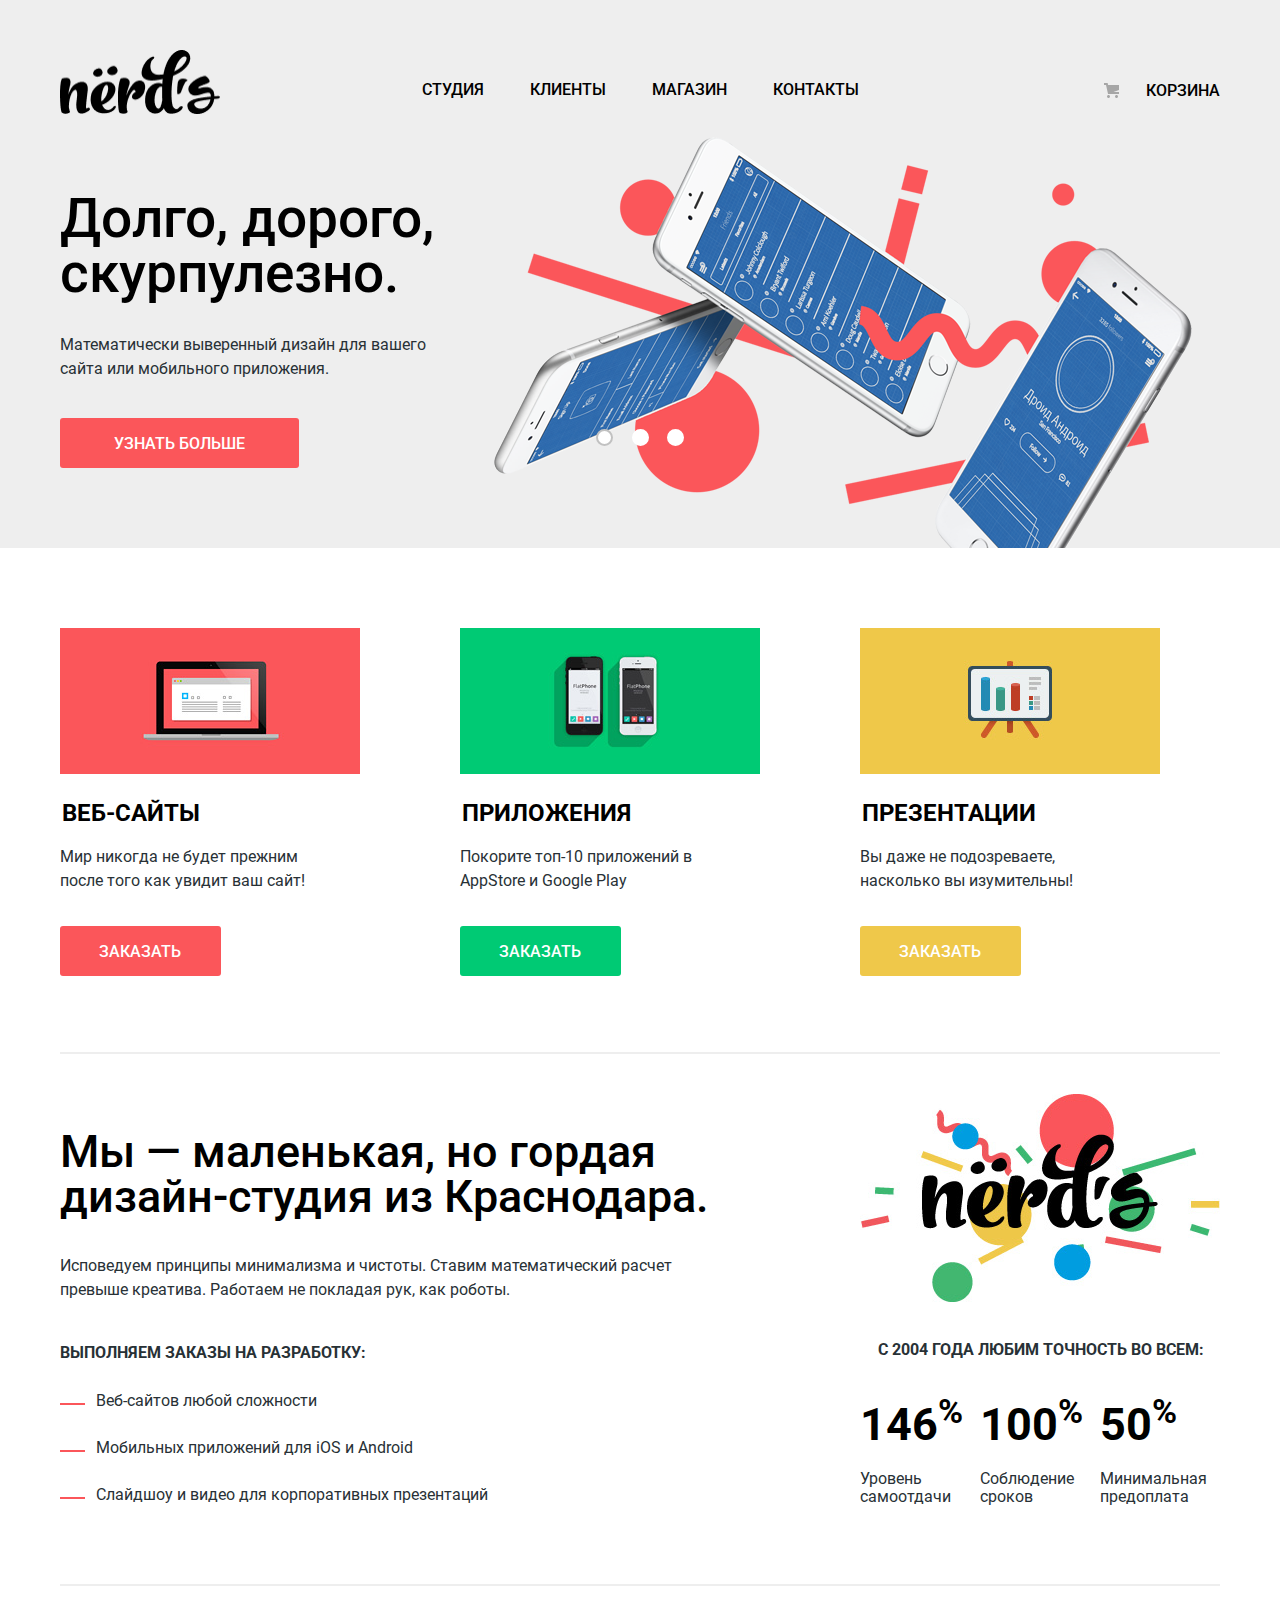
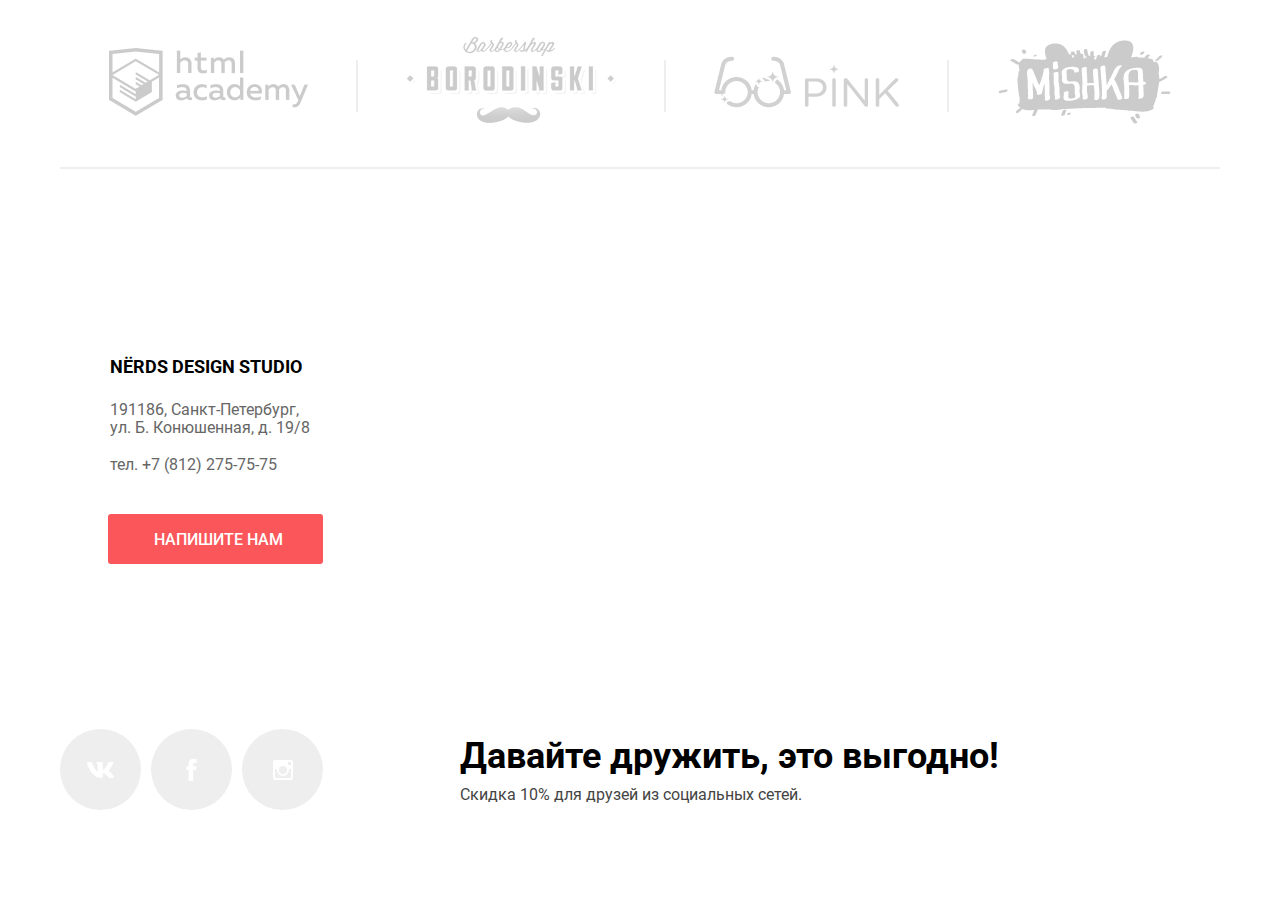
==== commit 23a41808: "Добавляем интерактивную карту" ====
--- a/index.html
+++ b/index.html
@@ -10,6 +10,7 @@
     <link rel="icon" href="favicon/favicon.svg" type="image/svg+xml">
     <link rel="apple-touch-icon" href="favicon/152.png">
     <link rel="manifest" href="manifest.webmanifest">
+    <script src="https://api-maps.yandex.ru/2.1/?lang=ru_RU" type="text/javascript"></script>
     <title>HTML Academy: Нёрдс</title>
   </head>
 
@@ -137,8 +138,8 @@
     
     <footer class="main-footer">
 
-    <figure id="map" class="map">
-      <iframe id="map" class="map-bg" src="https://www.google.com/maps/embed?pb=!1m18!1m12!1m3!1d1998.6036253003165!2d30.320858716173472!3d59.938719169054075!2m3!1f0!2f0!3f0!3m2!1i1024!2i768!4f13.1!3m3!1m2!1s0x4696310fca145cc1%3A0x42b32648d8238007!2z0JHQvtC70YzRiNCw0Y8g0JrQvtC90Y7RiNC10L3QvdCw0Y8g0YPQuy4sIDE5LzgsINCh0LDQvdC60YIt0J_QtdGC0LXRgNCx0YPRgNCzLCAxOTExODY!5e0!3m2!1sru!2sru!4v1615768935618!5m2!1sru!2sru" allowfullscreen="" loading="lazy"></iframe> 
+    <div id="map" class="map"></div>
+      <!--<iframe id="map" class="map-bg" src="https://www.google.com/maps/embed?pb=!1m18!1m12!1m3!1d1998.6036253003165!2d30.320858716173472!3d59.938719169054075!2m3!1f0!2f0!3f0!3m2!1i1024!2i768!4f13.1!3m3!1m2!1s0x4696310fca145cc1%3A0x42b32648d8238007!2z0JHQvtC70YzRiNCw0Y8g0JrQvtC90Y7RiNC10L3QvdCw0Y8g0YPQuy4sIDE5LzgsINCh0LDQvdC60YIt0J_QtdGC0LXRgNCx0YPRgNCzLCAxOTExODY!5e0!3m2!1sru!2sru!4v1615768935618!5m2!1sru!2sru" allowfullscreen="" loading="lazy"></iframe>--> 
       <div class="main-footer-wrapper">
         <section class="footer-contacts">
         <!-- Здесь будет карта  -->
@@ -149,9 +150,8 @@
           </div> 
             <button class="button button-contacts" aria-label="Открыть окно для заполнения">НАПИШИТЕ НАМ</button>
         </section>
-        <img class="map-marker" src="/img/marker.png" alt="Студия здесь">
       </div>  
-    </figure>    
+        
     <div class="main-footer-wrapper">
         <section class="footer-social">
           <ul class="footer-social-list">
--- a/css/index.css
+++ b/css/index.css
@@ -348,24 +348,13 @@
     margin-bottom: 42px;
 }
 
-.map-bg {
-    height: inherit;
-    width: inherit;
-    position: absolute;
-    top: 0;
-}
-
-.map-marker {
-    position:relative;
-    right: -323px;
-    top: -28px;
-}
-
 .footer-contacts {
     width: 319px;
     background-color: var(--color-btn);
     margin: 54px 0;
     z-index: 100;
+    position: absolute;
+    top: 0;
 }
 
 .footer-social {
@@ -430,6 +419,7 @@
     display: none;
     background-color: var(--color-btn);
     box-shadow: 0 0 30px rgba(0,0,0,0.5);
+    z-index: 200;
 }
 
 .modal-close {
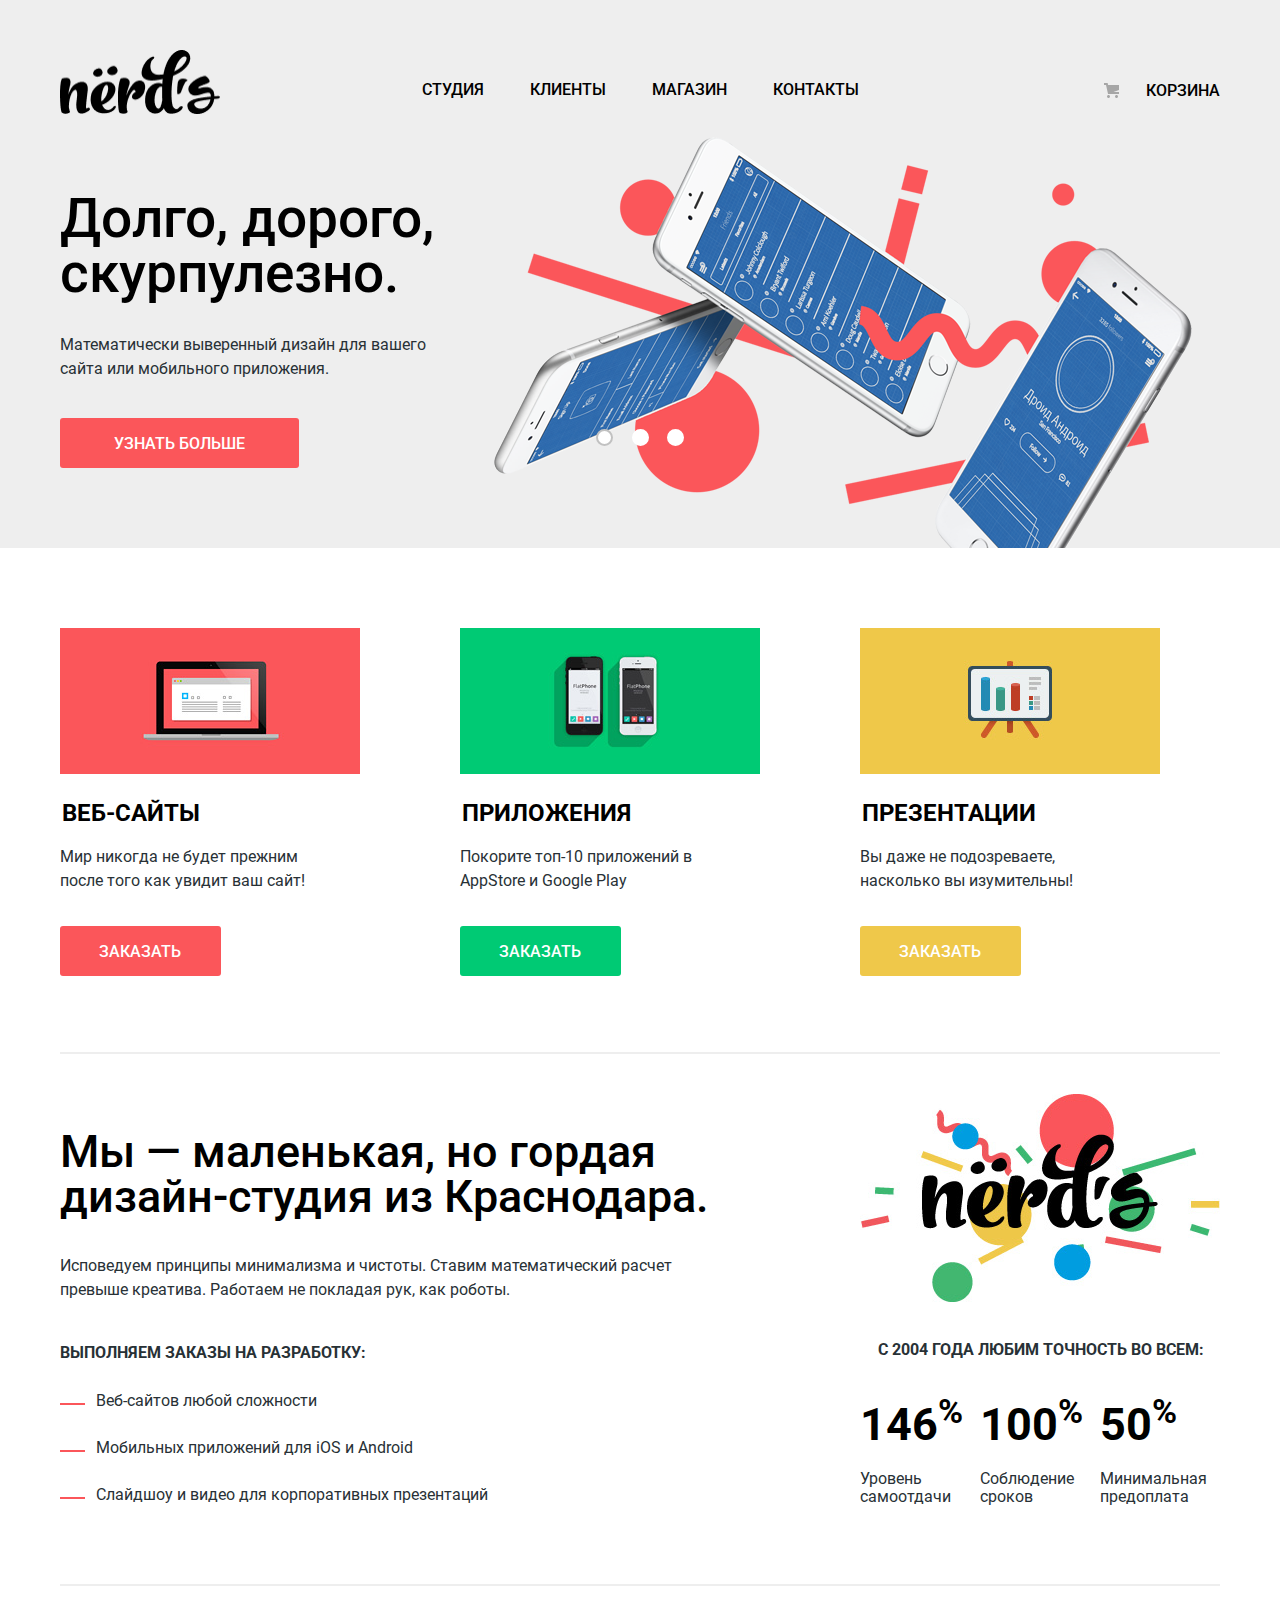
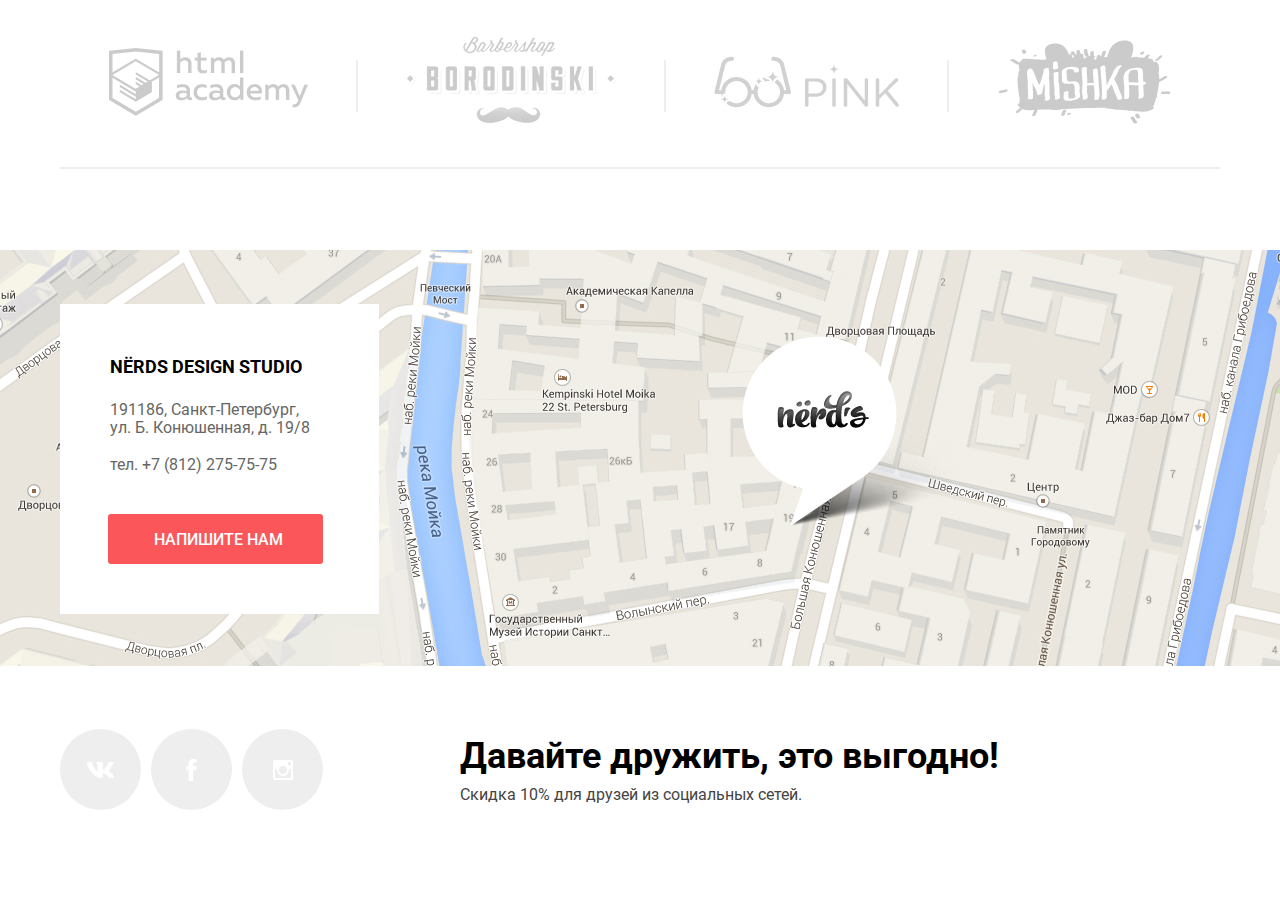
==== commit 21cf7578: "Добавляем интерактивную карту" ====
--- a/index.html
+++ b/index.html
@@ -138,8 +138,9 @@
     
     <footer class="main-footer">
 
-    <div id="map" class="map"></div>
-      <!--<iframe id="map" class="map-bg" src="https://www.google.com/maps/embed?pb=!1m18!1m12!1m3!1d1998.6036253003165!2d30.320858716173472!3d59.938719169054075!2m3!1f0!2f0!3f0!3m2!1i1024!2i768!4f13.1!3m3!1m2!1s0x4696310fca145cc1%3A0x42b32648d8238007!2z0JHQvtC70YzRiNCw0Y8g0JrQvtC90Y7RiNC10L3QvdCw0Y8g0YPQuy4sIDE5LzgsINCh0LDQvdC60YIt0J_QtdGC0LXRgNCx0YPRgNCzLCAxOTExODY!5e0!3m2!1sru!2sru!4v1615768935618!5m2!1sru!2sru" allowfullscreen="" loading="lazy"></iframe>--> 
+    <div id="map" class="map">
+
+    </div>
       <div class="main-footer-wrapper">
         <section class="footer-contacts">
         <!-- Здесь будет карта  -->
--- a/css/index.css
+++ b/css/index.css
@@ -346,6 +346,9 @@
     width: 100%;
     margin: 0;
     margin-bottom: 42px;
+    background-image: url(../img/map1.png);
+    background-repeat: no-repeat;
+    background-position-x: center;
 }
 
 .footer-contacts {
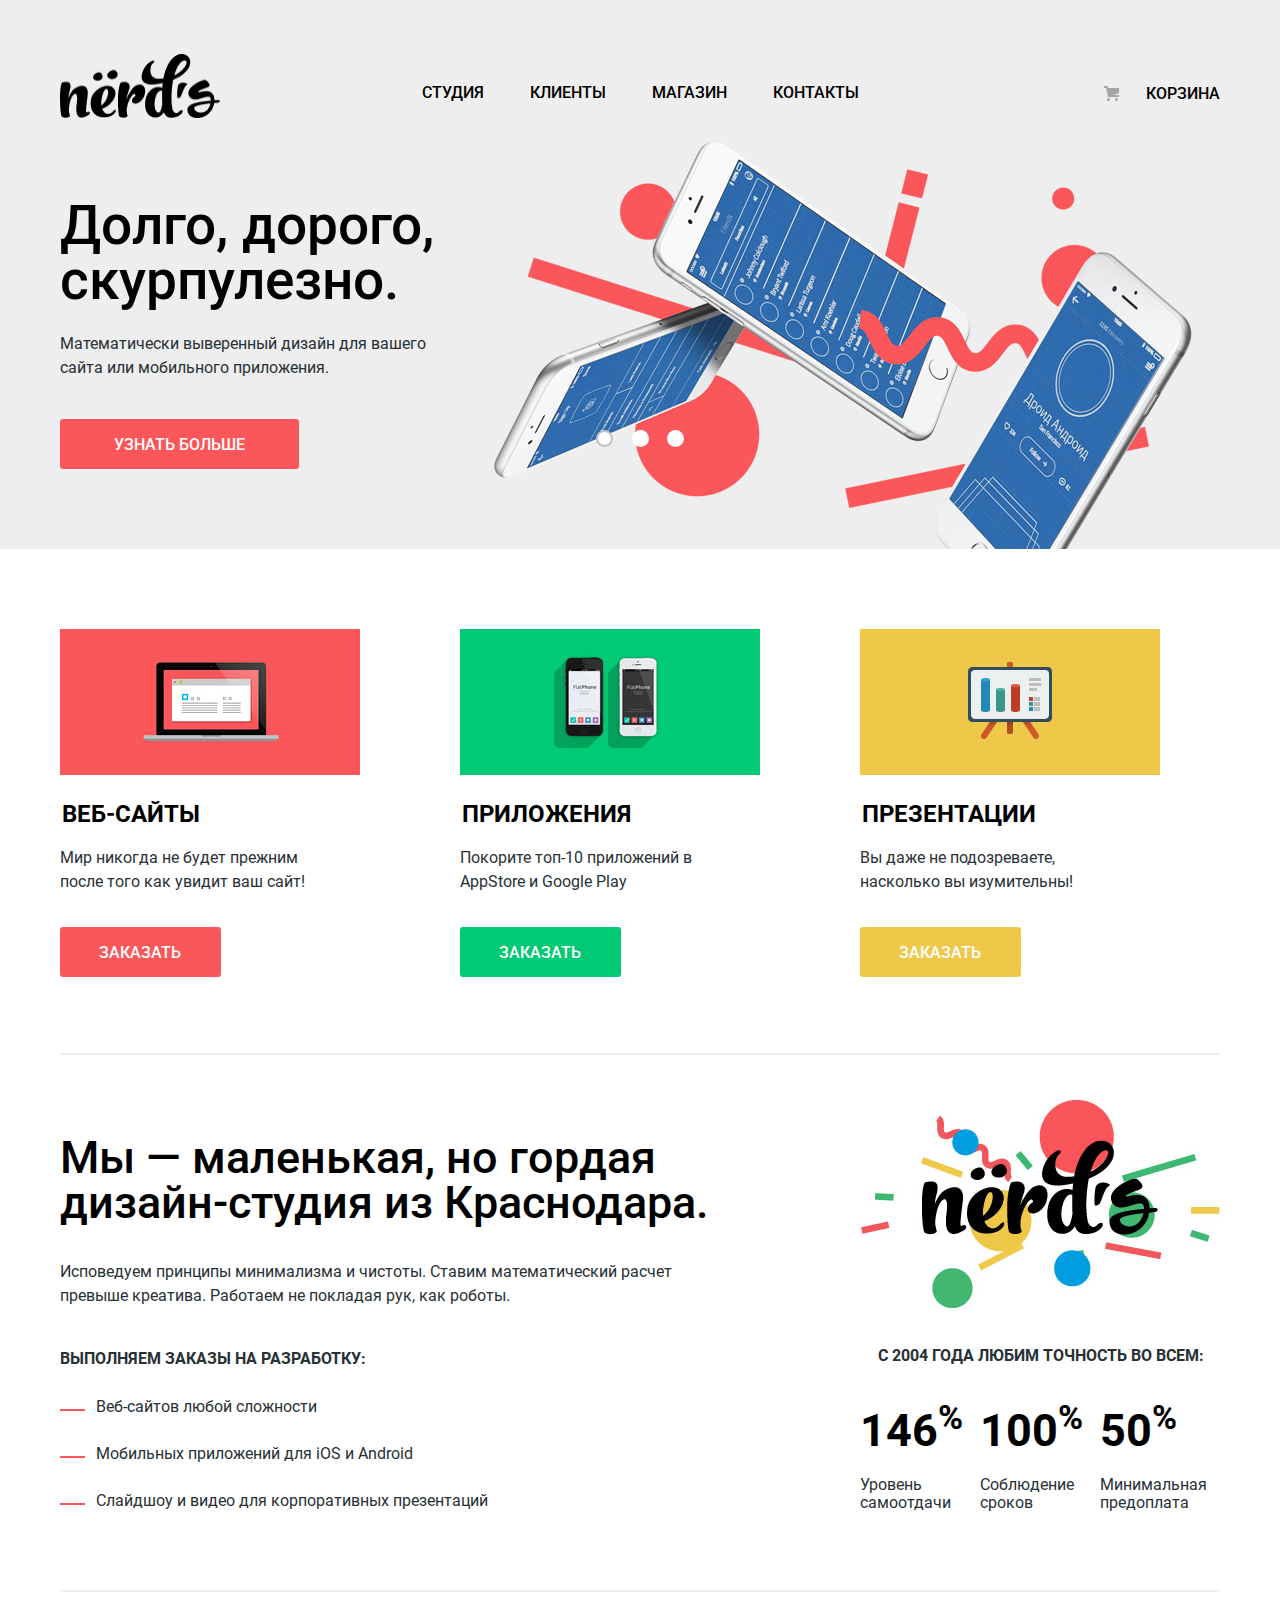
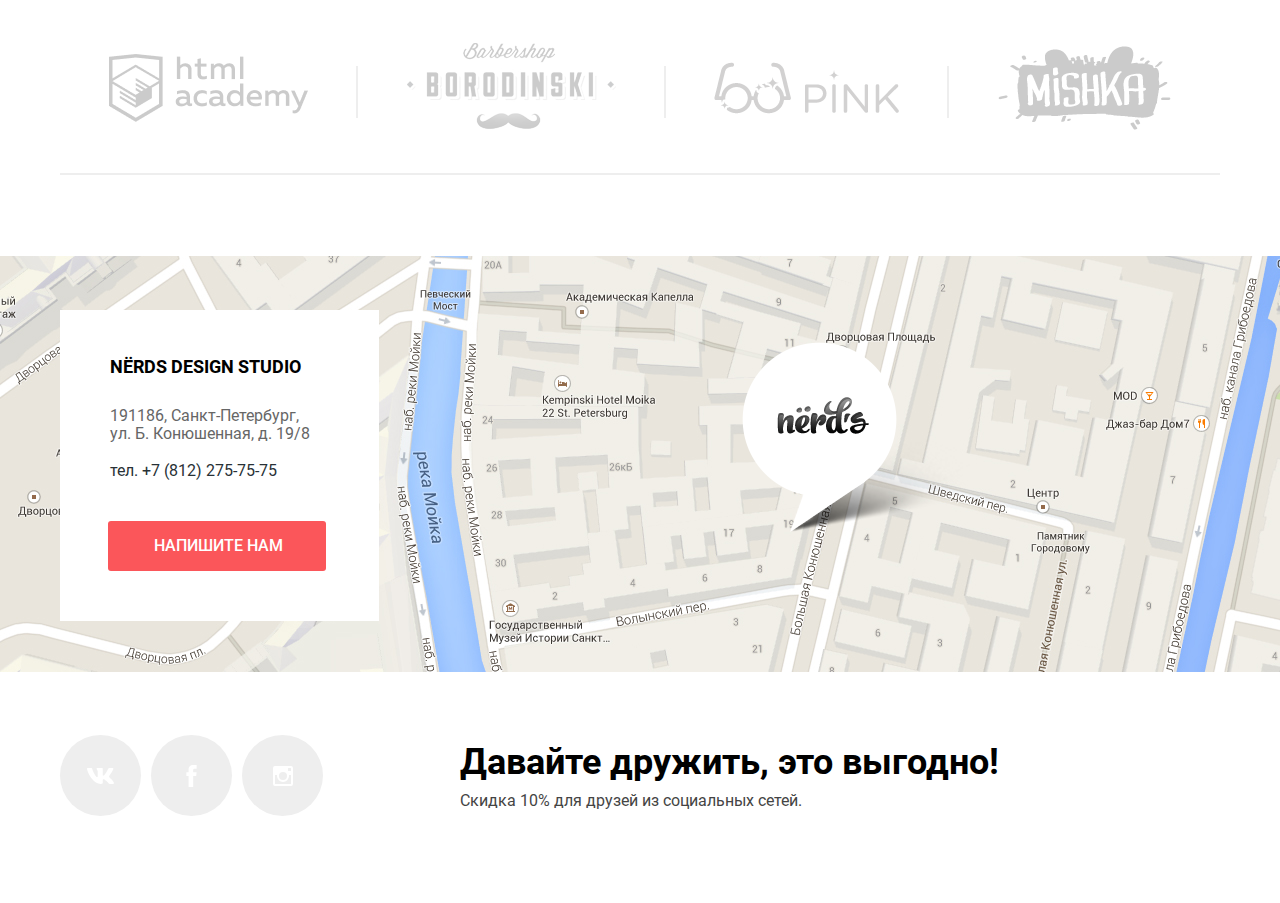
==== commit 98a1303f: "Доработки к защите" ====
--- a/index.html
+++ b/index.html
@@ -5,12 +5,11 @@
     <link rel="preconnect" href="https://fonts.gstatic.com">
     <link href="https://fonts.googleapis.com/css2?family=Roboto&display=swap" rel="stylesheet">
     <link rel="stylesheet" href="css/normalize.css">
-    <link rel="stylesheet" href="css/index.css">
+    <link rel="stylesheet" href="css/index-mini.css">
     <link rel="icon" href="favicon/favicon.ico">
     <link rel="icon" href="favicon/favicon.svg" type="image/svg+xml">
     <link rel="apple-touch-icon" href="favicon/152.png">
     <link rel="manifest" href="manifest.webmanifest">
-    <script src="https://api-maps.yandex.ru/2.1/?lang=ru_RU" type="text/javascript"></script>
     <title>HTML Academy: Нёрдс</title>
   </head>
 
@@ -147,7 +146,7 @@
           <div class="footer-contacts-text">
             <h2 class="textfooterbold">NЁRDS DESIGN STUDIO</h2>
             <p class="textfooter">191186, Санкт-Петербург, ул. Б. Конюшенная, д. 19/8</p>
-            <p class="textfooter">тел. +7 (812) 275-75-75</p>
+            <p class="textfooter"><a class="tel" href="tel:+78122757575">тел. +7 (812) 275-75-75</a></p>
           </div> 
             <button class="button button-contacts" aria-label="Открыть окно для заполнения">НАПИШИТЕ НАМ</button>
         </section>
@@ -210,6 +209,7 @@
     </form>
 </section>
 <script src="js/script.js"></script>
+<script src="https://api-maps.yandex.ru/2.1/?lang=ru_RU"></script>
 <script src="js/map.js"></script>
   </body>
 </html>
--- a/css/index-mini.css
+++ b/css/index-mini.css
@@ -0,0 +1 @@
+:root{--basic-color-bg:#EEEEEE;--basic-color-btn:#FB565A;--basic-btn-hover:#E74246;--basic-btn-active:#D7373B;--green-btn:#00CA74;--green-btn-hover:#00BC6C;--green-btn-active:#00AA62;--gray-btn-hover:#DFDFDF;--gray-btn-active:#D5D5D5;--gold-btn:#EFC84A;--gold-btn-hover:#EAB534;--gold-btn-active:#E5A722;--color-btn:#FFFFFF;--basic-color-txt:#283136;--second-color-txt:#000000;--gray-txt:#666666;--darkgray-txt:#444444;--panel-gray:#4D4D4D;--toggle-color:#ABABAB;--slider-control:#C1C1C1;--border-color:#D7DCDE;--border-hover:#B4B9BB;--border-current:#DBDBDB;--shadow-color:#cfcfcf;--price-bg-color:#f1f1f1}@font-face{font-family:Roboto;font-weight:400;font-style:normal;src:url(../fonts/roboto.woff2) format("woff2"),url(../fonts/roboto.woff) format("woff")}@font-face{font-family:Roboto;font-weight:700;font-style:normal;src:url(../fonts/robotobold.woff2) format("woff2"),url(../fonts/robotobold.woff) format("woff")}.visually-hidden{position:absolute;width:1px;height:1px;margin:-1px;border:0;padding:0;white-space:nowrap;clip-path:inset(100%);clip:rect(0 0 0 0);overflow:hidden}.page{height:100%}.page-body{font-family:Roboto,Arial,sans-serif;font-size:16px;line-height:24px;color:var(--basic-color-txt);min-height:100%;display:grid;grid-template-rows:min-content 1fr min-content;align-content:start}.main-header{background-color:var(--basic-color-bg)}.main-nav{background-color:var(--basic-color-bg)}.nav-container{width:1160px;margin:0 auto;margin-top:49px;display:flex;justify-content:space-between;align-items:center}.nerds-logo:active{opacity:.3}.navigation{font-style:normal;font-weight:500;font-size:16px;line-height:30px;text-transform:uppercase;color:var(--second-color-txt);text-decoration:none;display:block;position:relative}.nav-list{display:flex;flex-wrap:wrap;min-width:440px;list-style-type:none;margin:0 138px;padding:0;margin-right:223px;margin-top:10px}.nav-list-item{margin:19px 23px 20px}.nav-list-item-current{position:relative}.nav-list-item-current::after{content:"";position:absolute;bottom:-17px;width:100%;height:2px;background-color:var(--basic-btn-active)}.navigation:hover{color:var(--basic-color-btn)}.navigation:active{color:var(--basic-color-txt);opacity:.3}.nav-cart{margin-top:11px;position:relative}.cart::before{content:"";position:absolute;top:2px;right:100px;width:16px;height:18px;background-image:url(../img/cart-icon.svg);background-repeat:no-repeat;background-position:0 0}.cart{font-style:normal;font-weight:500;font-size:16px;line-height:30px;text-transform:uppercase;color:var(--second-color-txt);text-decoration:none;position:relative}.cart:hover{color:var(--basic-color-btn)}.cart:active{color:var(--basic-color-txt);opacity:.3}.sliders{margin:0;padding:0;background-color:var(--basic-color-bg)}.sliders-wrapper{width:1160px;margin:0 auto;padding:0 10px;margin-bottom:80px}.slider-text{width:45%;padding:70px 0}.slider-p{width:368px;margin:0;padding:0}.slider1{background-image:url(../img/nerds-index-slide1.png);background-position:right;background-repeat:no-repeat;padding-bottom:10px;margin-bottom:-17px}.slider2{background-image:url(../img/nerds-index-slide2.png);background-position:right;background-repeat:no-repeat;padding-bottom:10px;margin-bottom:-17px}.slider3{background-image:url(../img/nerds-index-slide3.png);background-position:right;background-repeat:no-repeat;padding-bottom:10px;margin-bottom:-17px}.slide{display:none}.slide-current{display:block}.slider-controls{margin:auto;left:0;right:0;position:relative;top:-102px;z-index:20;display:flex;width:88px;justify-content:space-between}.slider-controls button{padding:0;width:17px;height:17px;background-color:var(--color-btn);border:2px solid var(--color-btn);border-radius:50%;cursor:pointer}.slider-controls .current{border:2px solid var(--slider-control)}.services{width:1160px;margin:0 auto;padding:0;margin-bottom:76px}.services-list{margin:0;padding:0;padding-right:60px;display:flex;justify-content:space-between}.services-item{width:300px}.services-text{margin-right:40px;margin-bottom:33px}.about-columns{border-top:var(--basic-color-bg) solid 2px;width:1160px;margin:0 auto;margin-bottom:40px;padding:0;padding-top:45px;display:flex}.about-article{width:650px}.about-item{margin-bottom:23px;margin-left:20px;position:relative}.about-item::before{content:"";position:absolute;width:25px;height:2px;background-color:var(--basic-color-btn);top:14px;left:-36px}.about-info{margin-left:150px;width:360px}.about-list{margin-top:24px;margin-left:16px;margin-right:0}.about-info-list{display:grid;grid-template-columns:1fr 1fr 1fr;grid-template-rows:auto 1fr;row-gap:13px}.partnership{border-top:var(--basic-color-bg) solid 2px;border-bottom:var(--basic-color-bg) solid 2px;width:1160px;margin:0 auto;margin-top:54px;margin-bottom:16px;padding-top:51px;padding-bottom:33px;display:flex;flex-wrap:wrap;justify-content:space-around;align-items:center}.border{width:1px;height:52px;box-sizing:border-box;border-left:1px solid var(--basic-color-bg);border-right:1px solid var(--basic-color-bg)}.page-catalog{width:1160px;margin:0 auto;display:grid;column-gap:140px;grid-template-columns:260px 1fr;align-content:start}.page-title{margin-top:0;padding:68px 210px 110px 210px;background-color:var(--basic-color-bg);text-align:center;font-weight:500;font-size:55px;line-height:55px;color:var(--second-color-txt)}.catalog-fieldset{padding:0;margin:0;margin-bottom:54px;border:none}.catalog-fieldset-radio{padding:0;margin:0;margin-bottom:30px;border:none}.catalog-fieldset-checkbox{padding:0;margin:0;margin-bottom:35px;border:none}.template-section{margin:0;padding:0;margin-top:10px;grid-column:2/-1}.template-list{margin:0;padding:0;display:grid;grid-template-columns:1fr 1fr;column-gap:42px}.template-filter{margin-top:16px;width:260px;grid-row:1/3}.template-sortby{padding:0;margin:0;grid-column:2/-1;display:flex;justify-content:space-between}.sortby-list{display:flex;flex-wrap:wrap;align-items:center;margin:0}.sortby-item{margin-left:27px}.sortby-item:nth-child(4){margin-left:47px}.sortby-item:nth-child(5){margin-left:17px}.upbutton{background-image:url(../img/up.png);background-position:center;background-repeat:no-repeat;background-color:var(--color-btn);border:none;width:11px;height:11px;opacity:.3;cursor:pointer}.upbutton:hover{opacity:.6}.upbutton:active{opacity:1;border:none}.downbutton{background-image:url(../img/down.png);background-position:center;background-repeat:no-repeat;background-color:var(--color-btn);border:none;width:11px;height:11px;opacity:.3;cursor:pointer}.downbutton:hover{opacity:.6}.downbutton:active{opacity:1}.pagination{grid-column-start:2}.pagination-list{padding:0;margin:0;margin-top:54px;margin-top:51px;margin-left:3px;display:flex;justify-content:flex-start}.pagination-item{margin-right:10px}.main-footer{margin-top:65px;margin-bottom:75px;position:relative}.main-footer-catalog{margin-top:57px;margin-bottom:75px;position:relative}.main-footer-wrapper{width:1160px;margin:0 auto;display:grid;grid-template-columns:auto 2fr;align-items:center;column-gap:40px}.map{height:416px;width:100%;margin:0;margin-bottom:42px;background-image:url(../img/map1.png);background-repeat:no-repeat;background-position-x:center}.footer-contacts{width:319px;background-color:var(--color-btn);margin:54px 0;z-index:100;position:absolute;top:0}.footer-social{grid-column-start:1;grid-row-start:2;margin-top:20px}.footer-social-list{display:flex;flex-wrap:wrap;margin:0}.social-button{background-color:var(--basic-color-bg);border-radius:50%;width:81px;height:81px;margin-right:10px;margin-bottom:10px;display:flex;justify-content:center;align-items:center}.social-button:hover{background:linear-gradient(0deg,var(--basic-btn-hover),var(--basic-btn-hover))}.social-button:active{background:linear-gradient(0deg,var(--basic-btn-active),var(--basic-btn-active));box-shadow:inset 0 3px 0 rgba(0,1,1,.1)}.social-button:active svg{opacity:.3}.footer-text{grid-row-start:2;grid-column-start:2;margin-left:87px}.footer-contacts-text{margin:42px 50px 0 50px}.modal{position:fixed;bottom:183px;width:960px;min-height:590px;padding:0;margin:auto;left:0;right:0;display:none;background-color:var(--color-btn);box-shadow:0 0 30px rgba(0,0,0,.5);z-index:200}.modal-close{justify-self:flex-end;background-color:var(--color-btn);padding:0;border:0;width:21px;height:21px;opacity:.3;position:absolute;top:78px;right:90px;cursor:pointer}.modal-close:hover{opacity:1}.modal-close:active{opacity:.1}.modal-show{display:block;animation:bounce .6s}.modal-error{animation:shake .6s}.feedback-form{grid-column:1/-1;margin:0 100px 84px 100px;padding:0;display:grid;column-gap:40px;grid-template-columns:1fr 1fr;grid-template-rows:auto auto auto}.form-name{display:flex;flex-wrap:wrap;width:360px}.form-mail{display:flex;flex-wrap:wrap;width:360px}.form-text{display:flex;flex-wrap:wrap;grid-column:1/-1;margin-top:35px;width:760px}.form-button{margin-top:47px}.form-textarea{width:760px;padding-left:16px;padding-top:16px;min-height:118px;border:2px solid var(--border-color);box-sizing:border-box;border-radius:3px}.form-textarea:hover{border:2px solid var(--border-hover)}.form-textarea:focus{border:2px solid var(--second-color-txt)}.form-textarea:invalid{border:2px solid var(--basic-btn-hover);color:var(--basic-color-btn)}.form-input-name{width:360px;min-height:50px;padding:16px 0;padding-left:16px;border:2px solid var(--border-color);box-sizing:border-box;border-radius:3px}.form-input-mail{width:360px;min-height:50px;padding:16px 0;padding-left:16px;border:2px solid var(--border-color);box-sizing:border-box;border-radius:3px}.form-input:hover{border:2px solid var(--border-hover)}.form-input:focus{border:2px solid var(--second-color-txt)}.form-input:invalid{border:2px solid var(--basic-btn-hover);color:var(--basic-color-btn)}ul{list-style-type:none;margin:0 84px;padding:0}.button{padding:17px 40px 15px 39px;background:var(--basic-color-btn);border-radius:3px;border:none;font-weight:500;font-size:16px;line-height:18px;text-transform:uppercase;color:var(--color-btn);box-sizing:border-box}.button-modal{min-width:260px;cursor:pointer}.button-more{padding:17px 54px 15px;display:inline-block;background:var(--basic-color-btn);color:var(--color-btn);text-decoration:none;text-align:center;margin-top:39px;vertical-align:middle}.button:hover{background:var(--basic-btn-hover)}.button:active{background:var(--basic-btn-active);box-shadow:inset 0 3px 0 rgba(0,1,1,.1);color:rgba(255,255,255,.3)}.button-red{padding:17px 40px 15px 39px;background:var(--basic-color-btn);border-radius:3px;border:none;font-weight:500;font-size:16px;line-height:18px;text-transform:uppercase;color:var(--color-btn);cursor:pointer}.button-red:hover{background:var(--basic-btn-hover)}.button-red:active{background:var(--basic-btn-active);box-shadow:inset 0 3px 0 rgba(0,1,1,.1);color:rgba(255,255,255,.3)}.button-green{padding:17px 40px 15px 39px;background:var(--green-btn);border-radius:3px;border:none;font-weight:500;font-size:16px;line-height:18px;text-transform:uppercase;color:var(--color-btn);cursor:pointer}.button-green:hover{background:var(--green-btn-hover)}.button-green:active{background:var(--green-btn-active);box-shadow:inset 0 3px 0 rgba(0,1,1,.1);color:rgba(255,255,255,.3)}.button-gold{padding:17px 40px 15px 39px;background:var(--gold-btn);border-radius:3px;border:none;font-weight:500;font-size:16px;line-height:18px;text-transform:uppercase;color:var(--color-btn);cursor:pointer}.button-gold:hover{background:var(--gold-btn-hover)}.button-gold:active{background:var(--gold-btn-active);box-shadow:inset 0 3px 0 rgba(0,1,1,.1);color:rgba(255,255,255,.3)}.buttonform{padding:17px 89px 15px 88px;background:var(--basic-color-bg);border-radius:3px;font-weight:500;font-size:16px;line-height:18px;text-transform:uppercase;color:var(--second-color-txt);border:none;cursor:pointer}.buttonform:hover{background:var(--gray-btn-hover)}.buttonform:active{background:var(--gray-btn-active);box-shadow:inset 0 3px 0 rgba(0,1,1,.1);color:rgba(0,0,0,.3)}.button-template{padding:17px 72px 15px 72px;cursor:pointer}.page-button{display:inline-block;padding:17px 20px 15px;background:var(--basic-color-bg);color:var(--second-color-txt);width:50px;text-decoration:none;text-align:center;vertical-align:middle}.page-button:hover{background:var(--gray-btn-hover)}.page-button:active{background:var(--gray-btn-active);box-shadow:inset 0 3px 0 rgba(0,1,1,.1);color:rgba(0,0,0,.3)}.current,.current:active,.current:hover{box-sizing:border-box;background:rgba(0,0,0,.0001);border:3px solid var(--border-current);height:50px;padding:14px 2px 0 0}.forward{width:260px}.template-name{font-style:normal;font-weight:700;font-size:18px;line-height:24px;text-transform:uppercase;color:var(--second-color-txt)}.template-name:hover{color:var(--basic-color-btn)}.template-name:active{color:var(--second-color-txt);opacity:.3}.full-template{margin-top:25px;position:relative}.panel{background-color:var(--panel-gray);opacity:.12;width:100%;height:40px;color:var(--color-btn);font-size:66px;padding-left:13px;padding-top:10px;box-sizing:border-box;border-top-left-radius:5px;border-top-right-radius:5px}.subdiv{display:none;background-color:var(--basic-color-bg);width:100%;text-align:center;padding:9px 53px 48px 52px;position:absolute;bottom:3px;box-sizing:border-box;border-bottom-left-radius:5px;border-bottom-right-radius:5px}.full-template:hover .subdiv{display:block}li:hover .panel{opacity:1}.filter-item-checkbox{position:relative;margin-bottom:15px}.filter-item-checkbox:hover{opacity:1}.filter-item-checkbox:disabled{opacity:.3}.checkbox-list{margin-left:37px;margin-top:16px;margin-right:0}.item-checkbox+label::before{content:"";display:block;position:absolute;left:-36px;width:23px;height:23px;border:3px solid var(--panel-gray);border-radius:5px;box-sizing:border-box;opacity:.4}.item-checkbox:focus+label::before{outline:3px solid var(--second-color-txt)}.item-checkbox:hover+label::before{opacity:1}.item-checkbox:checked+label::after{content:"";position:absolute;left:-32px;top:0;width:21px;height:17px;background-image:url(/img/shape.png);background-repeat:no-repeat;display:block;margin:0;padding:0;opacity:.4}.item-checkbox:hover+label::after{opacity:1}.radio-list{margin-left:37px;margin-top:15px}.filter-item-radio{position:relative;margin-bottom:15px}.filter-item-radio:hover{opacity:.8}.filter-item-radio:disabled{opacity:.3}.item-radio+label::before{content:"";display:block;position:absolute;left:-35px;width:23px;height:23px;border:5px solid var(--panel-gray);border-radius:50%;box-sizing:border-box;opacity:.4}.item-radio:focus+label::before{outline:3px solid var(--second-color-txt)}.item-radio:hover+label::before{opacity:1}.item-radio:checked+label::after{content:"";position:absolute;left:-28px;top:7px;width:9px;height:9px;background-color:var(--panel-gray);border-radius:50%;display:block;margin:0;padding:0;opacity:.4}.item-radio:hover+label::after{opacity:1}.sortby{text-decoration:none;font-style:normal;font-weight:400;font-size:14px;line-height:18px;text-transform:uppercase;color:var(--second-color-txt);opacity:.3}.sortby:hover{opacity:.6}.sortby:active{opacity:1}.button-contacts{margin:47px 50px 50px 48px;padding:16px 43px 16px 46px;cursor:pointer}.partner-logo{position:relative}.partner-logo-img{opacity:.2}.partner-logo-img:hover{opacity:1}.partner-logo-img:active{opacity:.1}.partner-logo::after{content:"";position:absolute;width:2px;height:52px;background-color:var(--basic-color-bg);right:-50px;top:50%;transform:translateY(-50%)}.partner-logo:nth-child(4n+4)::after{opacity:0}.slider-title{font-style:normal;font-weight:500;font-size:55px;line-height:55px;color:var(--second-color-txt);margin-top:0;margin-bottom:24px}.about-title{font-style:normal;font-weight:500;font-size:45px;line-height:45px;color:var(--second-color-txt);margin:35px 0}.service-title{font-style:normal;font-weight:700;font-size:24px;line-height:30px;color:var(--second-color-txt);text-transform:uppercase;margin:17px 2px}.textmidpopup{font-style:normal;font-weight:400;font-size:16px;line-height:18px;margin-bottom:34px;color:var(--gray-txt)}.textform{font-style:normal;font-weight:400;font-size:16px;line-height:19px}.textform:disabled{opacity:.3}.textformuppercase{font-style:normal;font-weight:400;font-size:16px;line-height:22px;text-transform:uppercase}.textmidbold{font-style:normal;font-weight:700;font-size:18px;line-height:30px;text-transform:uppercase;color:var(--second-color-txt)}.textbold{font-style:normal;font-weight:700;font-size:16px;line-height:24px;text-transform:uppercase;margin-top:39px}.about-info-text{font-style:normal;font-weight:700;font-size:16px;line-height:24px;text-transform:uppercase;margin:29px 0 31px 18px}.textpercent{font-style:normal;font-weight:700;font-size:45px;line-height:64px;color:var(--second-color-txt);grid-row-start:1}.textsubpercent{font-style:normal;font-weight:400;font-size:16px;line-height:18px;margin:0;padding:0;grid-row-start:2}.textfooterbold{font-style:normal;font-weight:700;font-size:18px;line-height:30px;text-transform:uppercase;color:var(--second-color-txt)}.textfooter{font-style:normal;font-weight:400;font-size:16px;line-height:18px;color:var(--gray-txt);margin-right:10px;margin-top:25px;margin-bottom:-6px}.tel{text-decoration:none;color:var(--basic-color-txt)}.textfooterbig{font-style:normal;font-weight:700;font-size:36px;line-height:36px;color:var(--second-color-txt);margin-bottom:0}.textfootersmall{font-style:normal;font-weight:400;font-size:16px;line-height:22px;color:var(--darkgray-txt);margin-top:10px}.feedback-title{font-style:normal;font-weight:700;font-size:45px;line-height:53px;color:var(--second-color-txt);margin-left:100px;margin-top:63px;margin-right:100px}.feedback-name{margin-bottom:10px;font-style:normal;padding:0;font-weight:700;font-size:16px;line-height:18px;color:var(--second-color-txt)}.range-filter{width:260px;margin-top:49px}.range-controls{position:relative;height:41px;margin-bottom:15px;padding-top:39px;padding-right:20px;padding-left:20px;background-color:var(--basic-color-bg);border-radius:5px}.range-controls .scale{height:2px;background:var(--border-color)}.range-controls .bar{width:70%;height:2px;background:var(--green-btn)}.range-controls .toggle{position:absolute;top:31px;left:0;width:4px;height:4px;padding:0;border:8px solid var(--color-btn);background-color:var(--toggle-color);border-radius:50%;box-shadow:0 2px 1px 0 var(--shadow-color);cursor:pointer}.range-controls .toggle-min{left:18px}.price-controls{display:flex;justify-content:space-between}.range-controls .toggle-max{left:160px}.price-controls label{text-transform:uppercase;font-size:16px}.price-controls input{width:58px;padding:10px;margin-left:10px;text-align:center;color:var(--basic-color-txt);border:none;border-radius:5px;background:var(--price-bg-color);font-family:inherit;font-size:inherit}.input-number::-webkit-inner-spin-button{-webkit-appearance:none;margin:0}@keyframes bounce{0%{transform:translateY(-2000px)}70%{transform:translateY(30px)}90%{transform:translateY(-10px)}100%{transform:translateY(0)}}@keyframes shake{0%,100%{transform:translateX(0)}10%,30%,50%,70%,90%{transform:translateX(-10px)}20%,40%,60%,80%{transform:translateX(10px)}}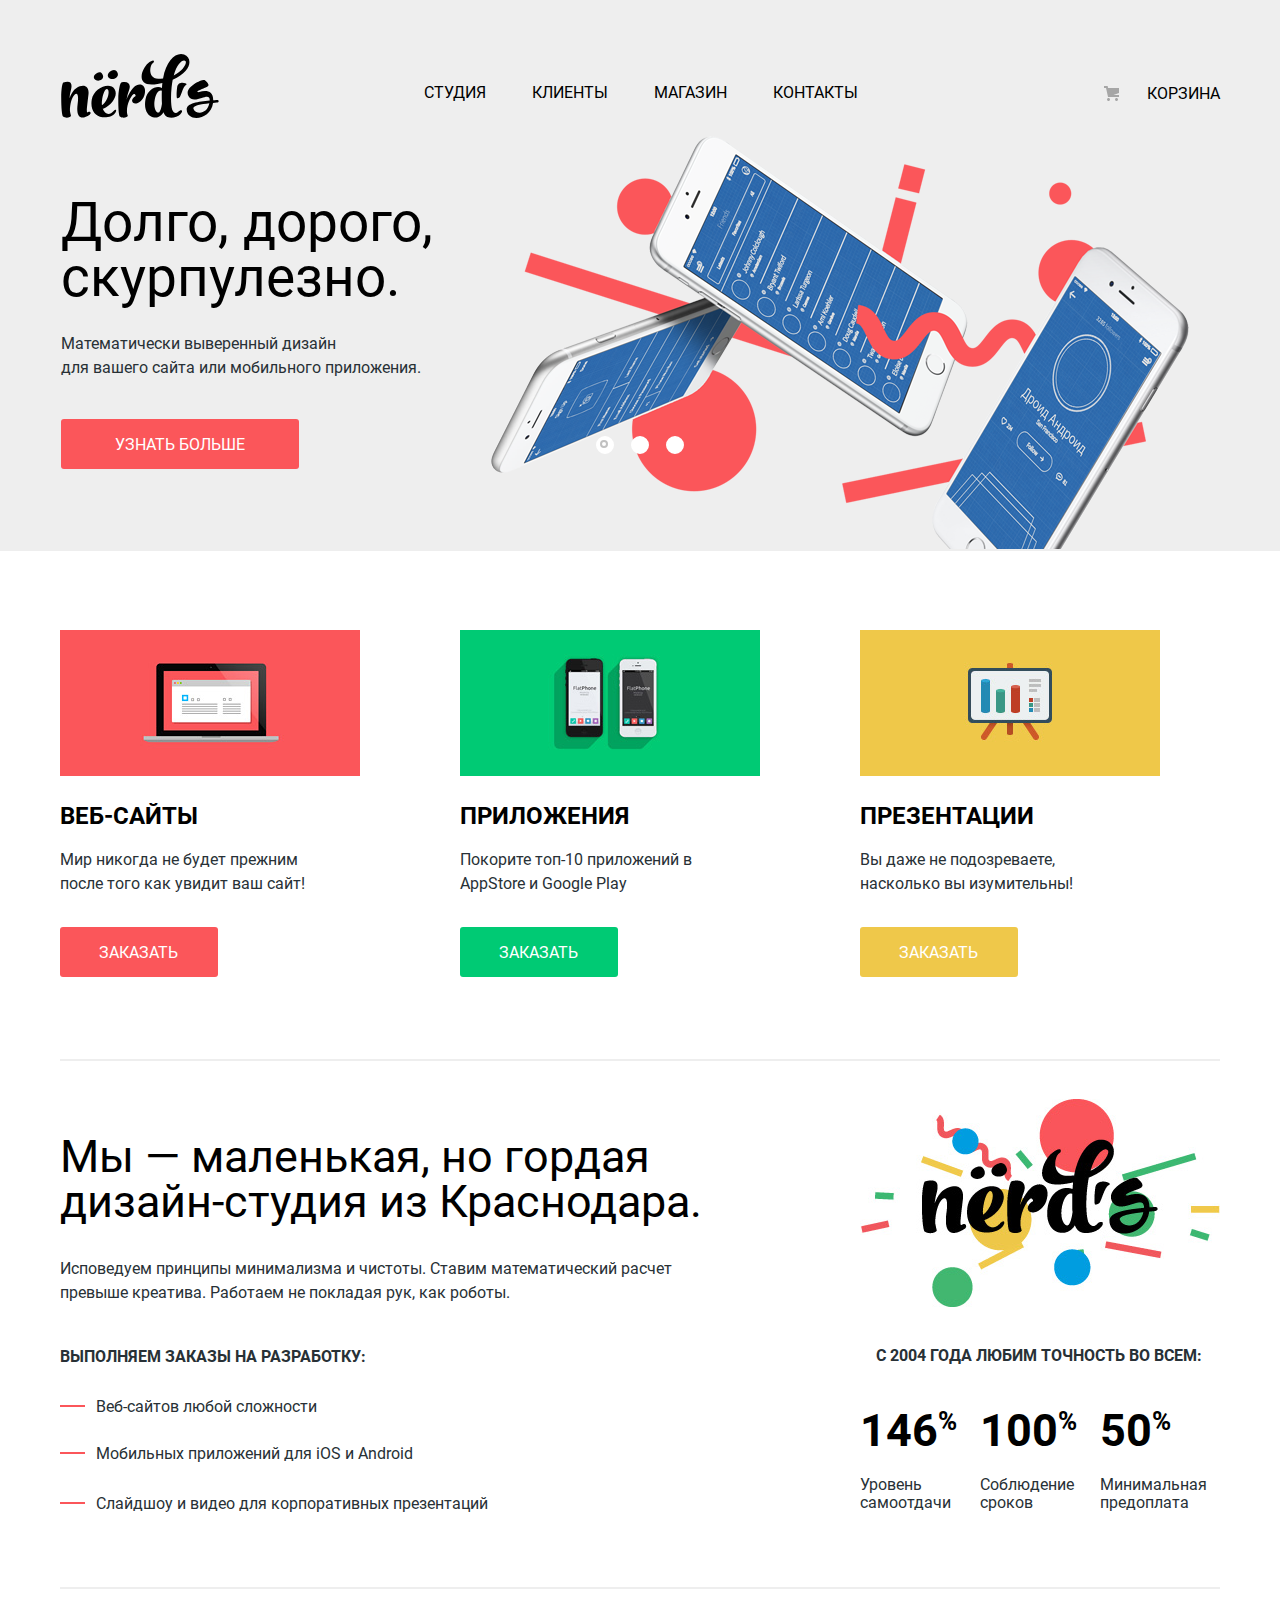
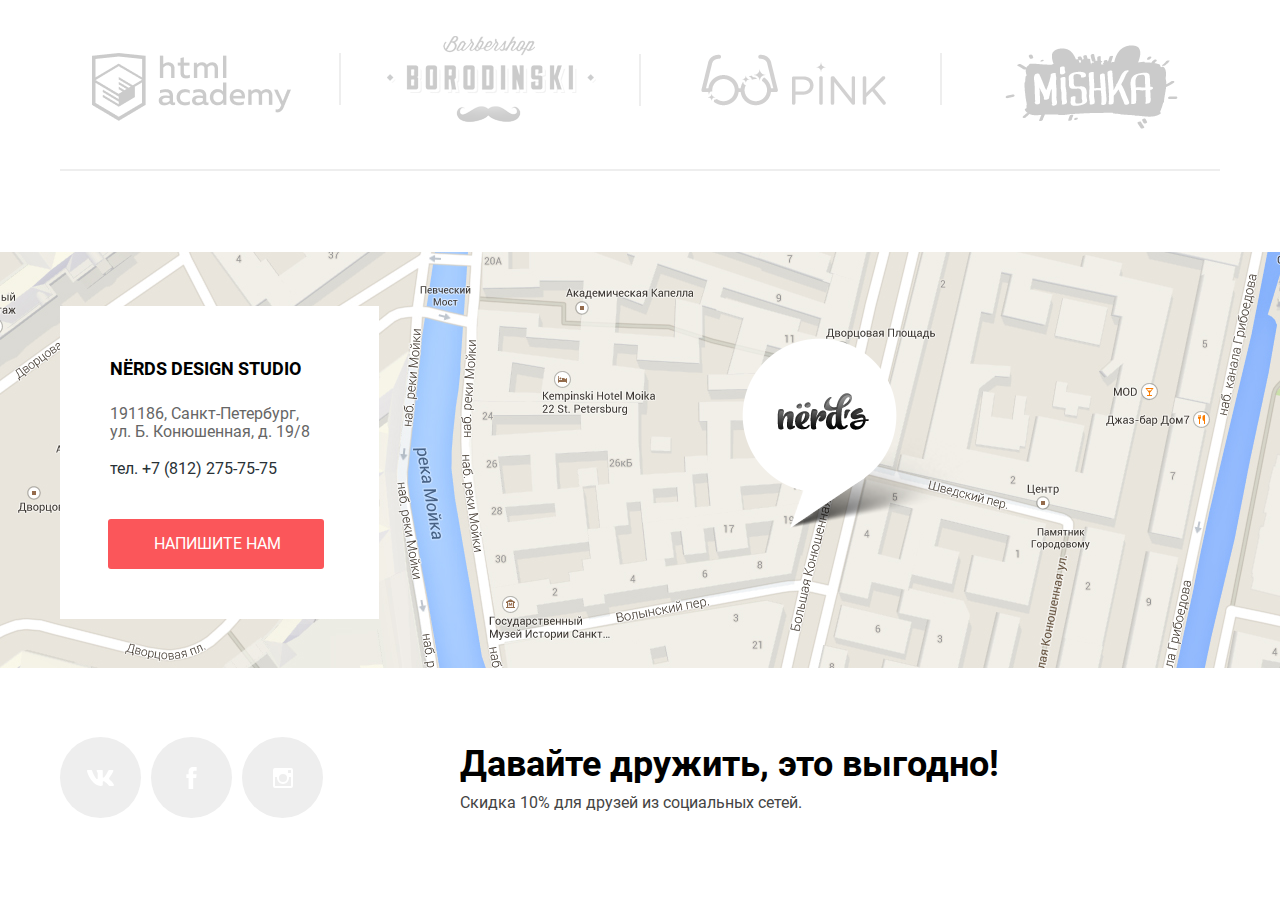
==== commit ecc835b0: "К защите 2" ====
--- a/index.html
+++ b/index.html
@@ -1,215 +1,228 @@
 <!DOCTYPE html>
 <html class="page" lang="ru">
-  <head>
-    <meta charset="utf-8">
-    <link rel="preconnect" href="https://fonts.gstatic.com">
-    <link href="https://fonts.googleapis.com/css2?family=Roboto&display=swap" rel="stylesheet">
-    <link rel="stylesheet" href="css/normalize.css">
-    <link rel="stylesheet" href="css/index-mini.css">
-    <link rel="icon" href="favicon/favicon.ico">
-    <link rel="icon" href="favicon/favicon.svg" type="image/svg+xml">
-    <link rel="apple-touch-icon" href="favicon/152.png">
-    <link rel="manifest" href="manifest.webmanifest">
-    <title>HTML Academy: Нёрдс</title>
-  </head>
-
-  <body class="page-body">
-
-    <header class="main-header">
-      <nav class="main-nav">
-        <div class="nav-container">
-          <a class="nerds-logo" href="index.html">
-            <img src="img/nerds-logo.png" width="160" height="65" alt="Логотип Нёрдс">
-          </a>
-              <ul class="nav-list">
-                <li class="nav-list-item"><a class="navigation" href="#">Студия</a></li>
-                <li class="nav-list-item"><a class="navigation" href="#">Клиенты</a></li>
-                <li class="nav-list-item"><a class="navigation" href="catalog.html">Магазин</a></li>
-                <li class="nav-list-item"><a class="navigation" href="#">Контакты</a></li>
-              </ul>
-              <div class="nav-cart">
-                <a class="cart" href="#">Корзина</a>
-              </div>
-        </div> 
-      </nav>
-    </header>
-
-    <main class="container">
-
-      <h1 class="visually-hidden">Преимущества «Nerds»</h1>
-      <div class="sliders">
-        <section class="sliders-wrapper">
-          <div class="slider1 slide slide-current">
-            <div class="slider-text">
-              <h2 class="slider-title">Долго, дорого, скурпулезно.</h2>
-              <p class="slider-p">Математически выверенный дизайн для вашего сайта или мобильного приложения.</p>
-              <a class="button button-more" href="#">Узнать больше</a>
-            </div>
+
+<head>
+  <meta charset="utf-8">
+  <link rel="preconnect" href="https://fonts.gstatic.com">
+  <link rel="stylesheet" href="css/normalize.css">
+  <link rel="stylesheet" href="css/index-mini.css">
+  <link rel="icon" href="favicon/favicon.ico">
+  <link rel="icon" href="favicon/favicon.svg" type="image/svg+xml">
+  <link rel="apple-touch-icon" href="favicon/152.png">
+  <link rel="manifest" href="manifest.webmanifest">
+  <title>HTML Academy: Нёрдс</title>
+</head>
+
+<body class="page-body">
+
+  <header class="main-header">
+    <nav class="main-nav">
+      <div class="nav-container">
+        <a class="nerds-logo" href="index.html">
+          <img src="img/nerds-logo.svg" width="160" height="65" alt="Логотип Нёрдс">
+        </a>
+        <ul class="nav-list ul-style">
+          <li class="nav-list-item"><a class="navigation" href="#">Студия</a></li>
+          <li class="nav-list-item"><a class="navigation" href="#">Клиенты</a></li>
+          <li class="nav-list-item"><a class="navigation" href="catalog.html">Магазин</a></li>
+          <li class="nav-list-item"><a class="navigation" href="#">Контакты</a></li>
+        </ul>
+        <div class="nav-cart">
+          <a class="cart" href="#">Корзина</a>
+        </div>
+      </div>
+    </nav>
+  </header>
+
+  <main class="container">
+
+    <h1 class="visually-hidden">Преимущества «Nerds»</h1>
+    <div class="sliders">
+      <section class="sliders-wrapper">
+        <div class="slider1 slide slide-current">
+          <div class="slider-text">
+            <h2 class="slider-title">Долго, дорого, скурпулезно.</h2>
+            <p class="slider-p">Математически выверенный дизайн <span class="slider-wrap">для вашего сайта или мобильного приложения.</span></p>
+            <a class="button button-more" href="#">Узнать больше</a>
           </div>
-          <div class="slider2 slide">
-            <div class="slider-text">
-              <h2 class="slider-title">Любим математику как никто другой</h2>
-              <p class="slider-p">Никакого креатива, только математические формулы для расчета идеальных пропорций</p>
-              <a class="button button-more" href="#">Узнать больше</a>
-            </div>
+        </div>
+        <div class="slider2 slide">
+          <div class="slider-text">
+            <h2 class="slider-title">Любим математику как никто другой</h2>
+            <p class="slider-p">Никакого креатива, только математические формулы для расчета идеальных пропорций</p>
+            <a class="button button-more" href="#">Узнать больше</a>
           </div>
-          <div class="slider3 slide">
-            <div class="slider-text">
-              <h2 class="slider-title">Только ночь, только хардкор</h2>
-              <p class="slider-p">Работать днем, как все? Мы против этого. Ближе к полуночи работа только начинается.</p>
-              <a class="button button-more" href="#">Узнать больше</a>
-            </div>
+        </div>
+        <div class="slider3 slide">
+          <div class="slider-text">
+            <h2 class="slider-title">Только ночь, только хардкор</h2>
+            <p class="slider-p">Работать днем, как все? Мы против этого. Ближе к полуночи работа только начинается.</p>
+            <a class="button button-more" href="#">Узнать больше</a>
           </div>
-          <div class="slider-controls">
-            <button class="current" type="button" aria-label="Первый слайд"></button>
-            <button type="button" aria-label="Второй слайд"></button>
-            <button type="button" aria-label="Третий слайд"></button>
-          </div>
-        </section>
-      </div>
-      <section class="services">
-        <h2  class="visually-hidden">Услуги</h2>
-        <ul class="services-list">
-          <li class="services-item">
-           <img src="img/illustration-11.png" width="300" height="146" alt="Веб-сайты">
-           <h3 class="service-title">Веб-сайты</h3>
-           <p class="services-text">Мир никогда не будет прежним после того как увидит ваш сайт!</p>
-           <button class="button-red" type="button">Заказать</button>
+        </div>
+        <div class="slider-controls">
+          <button class="current-slider slider-button" type="button" aria-label="Первый слайд"></button>
+          <button class="slider-button" type="button" aria-label="Второй слайд"></button>
+          <button class="slider-button" type="button" aria-label="Третий слайд"></button>
+        </div>
+      </section>
+    </div>
+    <section class="services">
+      <h2 class="visually-hidden">Услуги</h2>
+      <ul class="services-list ul-style">
+        <li class="services-item">
+          <img src="img/illustration-1.jpg" width="300" height="146" alt="Веб-сайты">
+          <h3 class="service-title">Веб-сайты</h3>
+          <p class="services-text">Мир никогда не будет прежним после того как увидит ваш сайт!</p>
+          <button class="button-red" type="button">Заказать</button>
+        </li>
+        <li class="services-item">
+          <img src="img/illustration-2.jpg" width="300" height="146" alt="Приложения">
+          <h3 class="service-title">Приложения</h3>
+          <p class="services-text-green">Покорите топ-10 приложений в AppStore и Google Play</p>
+          <button class="button-green" type="button">Заказать</button>
+        </li>
+        <li class="services-item">
+          <img src="img/illustration-3.jpg" width="300" height="146" alt="Презентации">
+          <h3 class="service-title">Презентации</h3>
+          <p class="services-text">Вы даже не подозреваете, насколько вы изумительны!</p>
+          <button class="button-gold" type="button">Заказать</button>
+        </li>
+      </ul>
+    </section>
+    <section class="about-columns">
+      <h2 class="visually-hidden">О нас</h2>
+      <div class="about-article">
+        <p class="about-title">Мы — маленькая, но гордая дизайн-студия из Краснодара.</p>
+        <p>Исповедуем принципы минимализма и чистоты. Ставим математический расчет превыше креатива. Работаем не
+          покладая рук, как роботы.</p>
+        <p class="textbold">Выполняем заказы на разработку:</p>
+        <ul class="about-list ul-style">
+          <li class="about-item">Веб-сайтов любой сложности</li>
+          <li class="about-item-second">Мобильных приложений для iOS и Android</li>
+          <li class="about-item">Слайдшоу и видео для корпоративных презентаций</li>
+        </ul>
+      </div>
+      <div class="about-info">
+        <img src="img/nerds-illustration1.png" width="360" height="208" alt="Логотип Нёрдс">
+        <p class="about-info-text">с 2004 года Любим точность во всем:</p>
+        <dl class="about-info-list">
+          <dt class="textpercent">146<sup class="percent">%</sup></dt>
+          <dd class="textsubpercent">Уровень самоотдачи</dd>
+          <dt class="textpercent">100<sup class="percent">%</sup></dt>
+          <dd class="textsubpercent">Соблюдение сроков</dd>
+          <dt class="textpercent">50<sup class="percent">%</sup></dt>
+          <dd class="textsubpercent">Минимальная предоплата</dd>
+        </dl>
+      </div>
+    </section>
+    <section>
+      <h2 class="visually-hidden">Партнеры</h2>
+      <figure class="partnership">
+        <a class="partner-logo1" href="https://htmlacademy.ru/intensive/htmlcss">
+          <img class="partner-logo-img" src="img/logo-11.png" width="199" height="68"
+            alt="HTML и CSS. Профессиональная вёрстка сайтов">
+        </a>
+        <a class="partner-logo2" href="#">
+          <img class="partner-logo-img" src="img/logo-21.png" width="209" height="90" alt="Barbershop BORODINSKY">
+        </a>
+        <a class="partner-logo3" href="#">
+          <img class="partner-logo-img" src="img/logo-31.png" width="185" height="52" alt="PINK">
+        </a>
+        <a class="partner-logo4" href="#">
+          <img class="partner-logo-img" src="img/logo-41.png" width="173" height="84" alt="MISHKA">
+        </a>
+      </figure>
+    </section>
+
+  </main>
+
+  <footer class="main-footer">
+
+    <div id="map" class="map">
+    </div>
+    <div class="main-footer-wrapper">
+      <section class="footer-contacts">
+        <div class="footer-contacts-text">
+          <h2 class="textfooterbold">NЁRDS DESIGN STUDIO</h2>
+          <p class="textfooter">191186, Санкт-Петербург, ул. Б. Конюшенная, д. 19/8</p>
+          <p class="textfooter"><a class="tel" href="tel:+78122757575">тел. +7 (812) 275-75-75</a></p>
+        </div>
+        <button class="button button-contacts" aria-label="Открыть окно для заполнения">НАПИШИТЕ НАМ</button>
+      </section>
+    </div>
+    <div class="main-footer-wrapper">
+      <section class="footer-social">
+        <ul class="footer-social-list ul-style">
+          <li class="footer-social-item">
+            <a class="social-button" href="#">
+              <span class="visually-hidden">Вконтакте</span>
+              <svg aria-hidden="true" focusable="false" width="27" height="16" viewBox="0 0 128 76">
+                <path
+                  d="M125,5.15c.89-3,0-5.15-4.23-5.15h-14a6,6,0,0,0-6.09,4S93.59,21.31,83.5,32.59c-3.26,3.26-4.74,4.3-6.52,4.3-.89,0-2.18-1-2.18-4V5.15c0-3.56-1-5.15-4-5.15h-22a3.37,3.37,0,0,0-3.56,3.22c0,3.37,5,4.15,5.56,13.64V37.48c0,4.52-.82,5.34-2.6,5.34-4.74,0-16.29-17.43-23.13-37.38C23.72,1.57,22.38,0,18.8,0H4.8C.8,0,0,1.88,0,4c0,3.71,4.75,22.1,22.1,46.42C33.67,67,50,76,64.8,76c8.9,0,10-2,10-5.45V58c0-4,.84-4.8,3.66-4.8,2.08,0,5.64,1,13.94,9C101.9,71.74,103.46,76,108.8,76h14c4,0,6-2,4.85-6s-5.8-9.64-11.81-16.4c-3.27-3.86-8.16-8-9.64-10.09-2.08-2.67-1.49-3.86,0-6.23,0,0,17-24,18.83-32.18Z"
+                  fill="#fff" /></svg>
+            </a>
           </li>
-          <li class="services-item">
-            <img src="img/illustration-21.png" width="300" height="146" alt="Приложения">
-            <h3 class="service-title">Приложения</h3>
-            <p class="services-text">Покорите топ-10 приложений в AppStore и Google Play</p>
-            <button class="button-green" type="button">Заказать</button>
-           </li>
-           <li class="services-item">
-            <img src="img/illustration-31.png" width="300" height="146" alt="Презентации">
-            <h3 class="service-title">Презентации</h3>
-            <p class="services-text">Вы даже не подозреваете, насколько вы изумительны!</p>
-            <button class="button-gold" type="button">Заказать</button>
-           </li>
+          <li class="footer-social-item">
+            <a class="social-button" href="#">
+              <span class="visually-hidden">Фейсбук</span>
+              <svg aria-hidden="true" focusable="false" width="19" height="22" viewBox="0 0 10.15 21.74">
+                <path
+                  d="M3.34 1.12A4.77 4.77 0 0 1 6.53 0h3.61v3.81H7.81a1.07 1.07 0 0 0-1.09.83v2.55h3.42c-.08 1.23-.24 2.45-.41 3.67h-3v10.87H2.21V10.86H0V7.21h2.19V3.66a3.83 3.83 0 0 1 1.15-2.54z"
+                  fill="#fff" /></svg>
+            </a>
+          </li>
+          <li class="footer-social-item">
+            <a class="social-button" href="#">
+              <span class="visually-hidden">Инстаграм</span>
+              <svg aria-hidden="true" focusable="false" width="20" height="20" viewBox="0 0 20 20">
+                <path
+                  d="M18 0H2a2 2 0 0 0-2 2v16a2 2 0 0 0 2 2h16a2 2 0 0 0 2-2V2a2 2 0 0 0-2-2zm-8 6a4 4 0 1 1-4 4 4 4 0 0 1 4-4zM2.5 18a.47.47 0 0 1-.5-.5V9h2.1a3.4 3.4 0 0 0-.1 1 6 6 0 1 0 12 0 3.4 3.4 0 0 0-.1-1H18v8.5a.47.47 0 0 1-.5.5zM18 4.5a.47.47 0 0 1-.5.5h-2a.47.47 0 0 1-.5-.5v-2a.47.47 0 0 1 .5-.5h2a.47.47 0 0 1 .5.5z"
+                  fill="#fff" /></svg>
+            </a>
+          </li>
         </ul>
       </section>
-      <section class="about-columns">
-        <h2  class="visually-hidden">О нас</h2>
-        <div class="about-article">
-          <p class="about-title">Мы — маленькая, но гордая дизайн-студия из Краснодара.</p>
-          <p>Исповедуем принципы минимализма и чистоты. Ставим математический расчет превыше креатива. Работаем не покладая рук, как роботы.</p>
-          <p class="textbold">Выполняем заказы на разработку:</p>
-          <ul class="about-list">
-            <li class="about-item">Веб-сайтов любой сложности</li>
-            <li class="about-item">Мобильных приложений для iOS и Android</li>
-            <li class="about-item">Слайдшоу и видео для корпоративных презентаций</li>
-          </ul>
-        </div>
-        <div class="about-info">
-          <img src="img/nerds-illustration1.png" width="360" height="208" alt="Логотип Нёрдс">
-          <p class="about-info-text">с 2004 года Любим точность во всем:</p>
-          <dl class="about-info-list">
-            <dt class="textpercent">146<sup>%</sup></dt>
-            <dd class="textsubpercent">Уровень самоотдачи</dd>
-            <dt class="textpercent">100<sup>%</sup></dt>
-            <dd class="textsubpercent">Соблюдение сроков</dd>
-            <dt class="textpercent">50<sup>%</sup></dt>
-            <dd class="textsubpercent">Минимальная предоплата</dd>
-          </dl>
-        </div>
-      </section>
-      <section>
-        <h2  class="visually-hidden">Партнеры</h2>
-        <figure class="partnership">
-          <a class="partner-logo" href="https://htmlacademy.ru/intensive/htmlcss">
-            <img class="partner-logo-img" src="img/logo-11.png" width="199" height="68" alt="HTML и CSS. Профессиональная вёрстка сайтов">
-          </a>
-          <a class="partner-logo" href="#">
-            <img class="partner-logo-img" src="img/logo-21.png" width="209" height="90" alt="Barbershop BORODINSKY">
-          </a>
-          <a class="partner-logo" href="#">
-            <img class="partner-logo-img" src="img/logo-31.png" width="185" height="52" alt="PINK">
-          </a>
-          <a class="partner-logo" href="#">
-            <img class="partner-logo-img" src="img/logo-41.png" width="173" height="84" alt="MISHKA">
-          </a>
-        </figure>
-      </section>
-      
-    </main>
-    
-    <footer class="main-footer">
-
-    <div id="map" class="map">
-
-    </div>
-      <div class="main-footer-wrapper">
-        <section class="footer-contacts">
-        <!-- Здесь будет карта  -->
-          <div class="footer-contacts-text">
-            <h2 class="textfooterbold">NЁRDS DESIGN STUDIO</h2>
-            <p class="textfooter">191186, Санкт-Петербург, ул. Б. Конюшенная, д. 19/8</p>
-            <p class="textfooter"><a class="tel" href="tel:+78122757575">тел. +7 (812) 275-75-75</a></p>
-          </div> 
-            <button class="button button-contacts" aria-label="Открыть окно для заполнения">НАПИШИТЕ НАМ</button>
-        </section>
-      </div>  
-        
-    <div class="main-footer-wrapper">
-        <section class="footer-social">
-          <ul class="footer-social-list">
-            <li class="footer-social-item">
-          <a class="social-button" href="#">
-              <span class="visually-hidden">Вконтакте</span>
-            <svg aria-hidden="true" focusable="false" width="27" height="16" viewBox="0 0 128 76"><path d="M125,5.15c.89-3,0-5.15-4.23-5.15h-14a6,6,0,0,0-6.09,4S93.59,21.31,83.5,32.59c-3.26,3.26-4.74,4.3-6.52,4.3-.89,0-2.18-1-2.18-4V5.15c0-3.56-1-5.15-4-5.15h-22a3.37,3.37,0,0,0-3.56,3.22c0,3.37,5,4.15,5.56,13.64V37.48c0,4.52-.82,5.34-2.6,5.34-4.74,0-16.29-17.43-23.13-37.38C23.72,1.57,22.38,0,18.8,0H4.8C.8,0,0,1.88,0,4c0,3.71,4.75,22.1,22.1,46.42C33.67,67,50,76,64.8,76c8.9,0,10-2,10-5.45V58c0-4,.84-4.8,3.66-4.8,2.08,0,5.64,1,13.94,9C101.9,71.74,103.46,76,108.8,76h14c4,0,6-2,4.85-6s-5.8-9.64-11.81-16.4c-3.27-3.86-8.16-8-9.64-10.09-2.08-2.67-1.49-3.86,0-6.23,0,0,17-24,18.83-32.18Z" fill="#fff"/></svg>
-          </a>
-            </li>
-            <li class="footer-social-item">
-              <a class="social-button" href="#">
-                <span class="visually-hidden">Фейсбук</span>
-                <svg aria-hidden="true" focusable="false" width="19" height="22" viewBox="0 0 10.15 21.74"><path d="M3.34 1.12A4.77 4.77 0 0 1 6.53 0h3.61v3.81H7.81a1.07 1.07 0 0 0-1.09.83v2.55h3.42c-.08 1.23-.24 2.45-.41 3.67h-3v10.87H2.21V10.86H0V7.21h2.19V3.66a3.83 3.83 0 0 1 1.15-2.54z" fill="#fff"/></svg>
-              </a>
-            </li>
-            <li class="footer-social-item">
-              <a class="social-button" href="#">
-                <span class="visually-hidden">Инстаграм</span>
-                <svg aria-hidden="true" focusable="false" width="20" height="20" viewBox="0 0 20 20"><path d="M18 0H2a2 2 0 0 0-2 2v16a2 2 0 0 0 2 2h16a2 2 0 0 0 2-2V2a2 2 0 0 0-2-2zm-8 6a4 4 0 1 1-4 4 4 4 0 0 1 4-4zM2.5 18a.47.47 0 0 1-.5-.5V9h2.1a3.4 3.4 0 0 0-.1 1 6 6 0 1 0 12 0 3.4 3.4 0 0 0-.1-1H18v8.5a.47.47 0 0 1-.5.5zM18 4.5a.47.47 0 0 1-.5.5h-2a.47.47 0 0 1-.5-.5v-2a.47.47 0 0 1 .5-.5h2a.47.47 0 0 1 .5.5z" fill="#fff"/></svg>
-              </a>
-            </li>
-          </ul>
-        </section>
-          <div class="footer-text">
-            <h2 class="textfooterbig">Давайте дружить, это выгодно!</h2>
-            <p class="textfootersmall">Скидка 10% для друзей из социальных сетей.</p>
-          </div>  
-    </div>
-
-   </footer>
-
-   <section class="modal">
+      <div class="footer-text">
+        <h2 class="textfooterbig">Давайте дружить, это выгодно!</h2>
+        <p class="textfootersmall">Скидка 10% для друзей из социальных сетей.</p>
+      </div>
+    </div>
+
+  </footer>
+
+  <section class="modal">
     <h2 class="feedback-title">Напишите нам</h2>
-      <button class="modal-close" type="button" aria-label="Закрыть окно">
-        <svg aria-hidden="true" focusable="false" width="21" height="21" viewBox="0 0 21 21" fill="none" xmlns="http://www.w3.org/2000/svg">
-          <path d="M13.3299 10.5005L20.7072 3.12321C21.0963 2.7317 21.0963 2.09952 20.7072 1.70801L19.292 0.291799C18.9005 -0.0972665 18.2683 -0.0972665 17.8768 0.291799L10.4995 7.67009L3.12221 0.2928C2.7307 -0.0962657 2.09852 -0.0962657 1.70701 0.2928L0.291799 1.70801C-0.0972665 2.09952 -0.0972665 2.7317 0.291799 3.12321L7.66909 10.5005L0.291799 17.8778C-0.0972665 18.2693 -0.0972665 18.9015 0.291799 19.293L1.70801 20.7082C2.09952 21.0973 2.7317 21.0973 3.12321 20.7082L10.5005 13.3309L17.8778 20.7082C18.2693 21.0973 18.9015 21.0973 19.293 20.7082L20.7082 19.293C21.0973 18.9015 21.0973 18.2693 20.7082 17.8778L13.3299 10.5005Z" fill="#FB565A"/>
-        </svg>
-      </button>
+    <button class="modal-close" type="button" aria-label="Закрыть окно">
+      <svg aria-hidden="true" focusable="false" width="21" height="21" viewBox="0 0 21 21" fill="none"
+        xmlns="http://www.w3.org/2000/svg">
+        <path
+          d="M13.3299 10.5005L20.7072 3.12321C21.0963 2.7317 21.0963 2.09952 20.7072 1.70801L19.292 0.291799C18.9005 -0.0972665 18.2683 -0.0972665 17.8768 0.291799L10.4995 7.67009L3.12221 0.2928C2.7307 -0.0962657 2.09852 -0.0962657 1.70701 0.2928L0.291799 1.70801C-0.0972665 2.09952 -0.0972665 2.7317 0.291799 3.12321L7.66909 10.5005L0.291799 17.8778C-0.0972665 18.2693 -0.0972665 18.9015 0.291799 19.293L1.70801 20.7082C2.09952 21.0973 2.7317 21.0973 3.12321 20.7082L10.5005 13.3309L17.8778 20.7082C18.2693 21.0973 18.9015 21.0973 19.293 20.7082L20.7082 19.293C21.0973 18.9015 21.0973 18.2693 20.7082 17.8778L13.3299 10.5005Z"
+          fill="#FB565A" />
+      </svg>
+    </button>
     <form class="feedback-form" action="https://echo.htmlacademy.ru" method="post" id="mailform">
       <div class="form-name">
         <label class="feedback-name" for="urname">Ваше имя:</label>
         <input class="form-input-name" id="urname" type="text" name="login" placeholder="Имя Фамилия">
       </div>
-      <div class="form-mail">  
+      <div class="form-mail">
         <label class="feedback-name" for="uremail">Ваш email:</label>
         <input class="form-input-mail" id="uremail" type="email" name="email" placeholder="email@example.com">
-      </div>  
+      </div>
       <div class="form-text">
-        <label class="feedback-name" for="lettertext">Текст письма:</label>
-        <textarea class="form-textarea" id="lettertext" name="text" form="mailform" rows="4" placeholder="В свободной форме"></textarea>
+        <label class="feedback-name-text" for="lettertext">Текст письма:</label>
+        <textarea class="form-textarea" id="lettertext" name="text" form="mailform" rows="4"
+          placeholder="В свободной форме"></textarea>
       </div>
       <div class="form-button">
         <button class="button button-modal" type="submit" aria-label="Отправить письмо">Отправить</button>
-      </div>  
+      </div>
     </form>
-</section>
-<script src="js/script.js"></script>
-<script src="https://api-maps.yandex.ru/2.1/?lang=ru_RU"></script>
-<script src="js/map.js"></script>
-  </body>
+  </section>
+  <script src="js/script-mini.js"></script>
+  <script src="https://api-maps.yandex.ru/2.1/?lang=ru_RU"></script>
+  <script src="js/map-mini.js"></script>
+</body>
+
 </html>
--- a/css/index-mini.css
+++ b/css/index-mini.css
@@ -1 +1 @@
-:root{--basic-color-bg:#EEEEEE;--basic-color-btn:#FB565A;--basic-btn-hover:#E74246;--basic-btn-active:#D7373B;--green-btn:#00CA74;--green-btn-hover:#00BC6C;--green-btn-active:#00AA62;--gray-btn-hover:#DFDFDF;--gray-btn-active:#D5D5D5;--gold-btn:#EFC84A;--gold-btn-hover:#EAB534;--gold-btn-active:#E5A722;--color-btn:#FFFFFF;--basic-color-txt:#283136;--second-color-txt:#000000;--gray-txt:#666666;--darkgray-txt:#444444;--panel-gray:#4D4D4D;--toggle-color:#ABABAB;--slider-control:#C1C1C1;--border-color:#D7DCDE;--border-hover:#B4B9BB;--border-current:#DBDBDB;--shadow-color:#cfcfcf;--price-bg-color:#f1f1f1}@font-face{font-family:Roboto;font-weight:400;font-style:normal;src:url(../fonts/roboto.woff2) format("woff2"),url(../fonts/roboto.woff) format("woff")}@font-face{font-family:Roboto;font-weight:700;font-style:normal;src:url(../fonts/robotobold.woff2) format("woff2"),url(../fonts/robotobold.woff) format("woff")}.visually-hidden{position:absolute;width:1px;height:1px;margin:-1px;border:0;padding:0;white-space:nowrap;clip-path:inset(100%);clip:rect(0 0 0 0);overflow:hidden}.page{height:100%}.page-body{font-family:Roboto,Arial,sans-serif;font-size:16px;line-height:24px;color:var(--basic-color-txt);min-height:100%;display:grid;grid-template-rows:min-content 1fr min-content;align-content:start}.main-header{background-color:var(--basic-color-bg)}.main-nav{background-color:var(--basic-color-bg)}.nav-container{width:1160px;margin:0 auto;margin-top:49px;display:flex;justify-content:space-between;align-items:center}.nerds-logo:active{opacity:.3}.navigation{font-style:normal;font-weight:500;font-size:16px;line-height:30px;text-transform:uppercase;color:var(--second-color-txt);text-decoration:none;display:block;position:relative}.nav-list{display:flex;flex-wrap:wrap;min-width:440px;list-style-type:none;margin:0 138px;padding:0;margin-right:223px;margin-top:10px}.nav-list-item{margin:19px 23px 20px}.nav-list-item-current{position:relative}.nav-list-item-current::after{content:"";position:absolute;bottom:-17px;width:100%;height:2px;background-color:var(--basic-btn-active)}.navigation:hover{color:var(--basic-color-btn)}.navigation:active{color:var(--basic-color-txt);opacity:.3}.nav-cart{margin-top:11px;position:relative}.cart::before{content:"";position:absolute;top:2px;right:100px;width:16px;height:18px;background-image:url(../img/cart-icon.svg);background-repeat:no-repeat;background-position:0 0}.cart{font-style:normal;font-weight:500;font-size:16px;line-height:30px;text-transform:uppercase;color:var(--second-color-txt);text-decoration:none;position:relative}.cart:hover{color:var(--basic-color-btn)}.cart:active{color:var(--basic-color-txt);opacity:.3}.sliders{margin:0;padding:0;background-color:var(--basic-color-bg)}.sliders-wrapper{width:1160px;margin:0 auto;padding:0 10px;margin-bottom:80px}.slider-text{width:45%;padding:70px 0}.slider-p{width:368px;margin:0;padding:0}.slider1{background-image:url(../img/nerds-index-slide1.png);background-position:right;background-repeat:no-repeat;padding-bottom:10px;margin-bottom:-17px}.slider2{background-image:url(../img/nerds-index-slide2.png);background-position:right;background-repeat:no-repeat;padding-bottom:10px;margin-bottom:-17px}.slider3{background-image:url(../img/nerds-index-slide3.png);background-position:right;background-repeat:no-repeat;padding-bottom:10px;margin-bottom:-17px}.slide{display:none}.slide-current{display:block}.slider-controls{margin:auto;left:0;right:0;position:relative;top:-102px;z-index:20;display:flex;width:88px;justify-content:space-between}.slider-controls button{padding:0;width:17px;height:17px;background-color:var(--color-btn);border:2px solid var(--color-btn);border-radius:50%;cursor:pointer}.slider-controls .current{border:2px solid var(--slider-control)}.services{width:1160px;margin:0 auto;padding:0;margin-bottom:76px}.services-list{margin:0;padding:0;padding-right:60px;display:flex;justify-content:space-between}.services-item{width:300px}.services-text{margin-right:40px;margin-bottom:33px}.about-columns{border-top:var(--basic-color-bg) solid 2px;width:1160px;margin:0 auto;margin-bottom:40px;padding:0;padding-top:45px;display:flex}.about-article{width:650px}.about-item{margin-bottom:23px;margin-left:20px;position:relative}.about-item::before{content:"";position:absolute;width:25px;height:2px;background-color:var(--basic-color-btn);top:14px;left:-36px}.about-info{margin-left:150px;width:360px}.about-list{margin-top:24px;margin-left:16px;margin-right:0}.about-info-list{display:grid;grid-template-columns:1fr 1fr 1fr;grid-template-rows:auto 1fr;row-gap:13px}.partnership{border-top:var(--basic-color-bg) solid 2px;border-bottom:var(--basic-color-bg) solid 2px;width:1160px;margin:0 auto;margin-top:54px;margin-bottom:16px;padding-top:51px;padding-bottom:33px;display:flex;flex-wrap:wrap;justify-content:space-around;align-items:center}.border{width:1px;height:52px;box-sizing:border-box;border-left:1px solid var(--basic-color-bg);border-right:1px solid var(--basic-color-bg)}.page-catalog{width:1160px;margin:0 auto;display:grid;column-gap:140px;grid-template-columns:260px 1fr;align-content:start}.page-title{margin-top:0;padding:68px 210px 110px 210px;background-color:var(--basic-color-bg);text-align:center;font-weight:500;font-size:55px;line-height:55px;color:var(--second-color-txt)}.catalog-fieldset{padding:0;margin:0;margin-bottom:54px;border:none}.catalog-fieldset-radio{padding:0;margin:0;margin-bottom:30px;border:none}.catalog-fieldset-checkbox{padding:0;margin:0;margin-bottom:35px;border:none}.template-section{margin:0;padding:0;margin-top:10px;grid-column:2/-1}.template-list{margin:0;padding:0;display:grid;grid-template-columns:1fr 1fr;column-gap:42px}.template-filter{margin-top:16px;width:260px;grid-row:1/3}.template-sortby{padding:0;margin:0;grid-column:2/-1;display:flex;justify-content:space-between}.sortby-list{display:flex;flex-wrap:wrap;align-items:center;margin:0}.sortby-item{margin-left:27px}.sortby-item:nth-child(4){margin-left:47px}.sortby-item:nth-child(5){margin-left:17px}.upbutton{background-image:url(../img/up.png);background-position:center;background-repeat:no-repeat;background-color:var(--color-btn);border:none;width:11px;height:11px;opacity:.3;cursor:pointer}.upbutton:hover{opacity:.6}.upbutton:active{opacity:1;border:none}.downbutton{background-image:url(../img/down.png);background-position:center;background-repeat:no-repeat;background-color:var(--color-btn);border:none;width:11px;height:11px;opacity:.3;cursor:pointer}.downbutton:hover{opacity:.6}.downbutton:active{opacity:1}.pagination{grid-column-start:2}.pagination-list{padding:0;margin:0;margin-top:54px;margin-top:51px;margin-left:3px;display:flex;justify-content:flex-start}.pagination-item{margin-right:10px}.main-footer{margin-top:65px;margin-bottom:75px;position:relative}.main-footer-catalog{margin-top:57px;margin-bottom:75px;position:relative}.main-footer-wrapper{width:1160px;margin:0 auto;display:grid;grid-template-columns:auto 2fr;align-items:center;column-gap:40px}.map{height:416px;width:100%;margin:0;margin-bottom:42px;background-image:url(../img/map1.png);background-repeat:no-repeat;background-position-x:center}.footer-contacts{width:319px;background-color:var(--color-btn);margin:54px 0;z-index:100;position:absolute;top:0}.footer-social{grid-column-start:1;grid-row-start:2;margin-top:20px}.footer-social-list{display:flex;flex-wrap:wrap;margin:0}.social-button{background-color:var(--basic-color-bg);border-radius:50%;width:81px;height:81px;margin-right:10px;margin-bottom:10px;display:flex;justify-content:center;align-items:center}.social-button:hover{background:linear-gradient(0deg,var(--basic-btn-hover),var(--basic-btn-hover))}.social-button:active{background:linear-gradient(0deg,var(--basic-btn-active),var(--basic-btn-active));box-shadow:inset 0 3px 0 rgba(0,1,1,.1)}.social-button:active svg{opacity:.3}.footer-text{grid-row-start:2;grid-column-start:2;margin-left:87px}.footer-contacts-text{margin:42px 50px 0 50px}.modal{position:fixed;bottom:183px;width:960px;min-height:590px;padding:0;margin:auto;left:0;right:0;display:none;background-color:var(--color-btn);box-shadow:0 0 30px rgba(0,0,0,.5);z-index:200}.modal-close{justify-self:flex-end;background-color:var(--color-btn);padding:0;border:0;width:21px;height:21px;opacity:.3;position:absolute;top:78px;right:90px;cursor:pointer}.modal-close:hover{opacity:1}.modal-close:active{opacity:.1}.modal-show{display:block;animation:bounce .6s}.modal-error{animation:shake .6s}.feedback-form{grid-column:1/-1;margin:0 100px 84px 100px;padding:0;display:grid;column-gap:40px;grid-template-columns:1fr 1fr;grid-template-rows:auto auto auto}.form-name{display:flex;flex-wrap:wrap;width:360px}.form-mail{display:flex;flex-wrap:wrap;width:360px}.form-text{display:flex;flex-wrap:wrap;grid-column:1/-1;margin-top:35px;width:760px}.form-button{margin-top:47px}.form-textarea{width:760px;padding-left:16px;padding-top:16px;min-height:118px;border:2px solid var(--border-color);box-sizing:border-box;border-radius:3px}.form-textarea:hover{border:2px solid var(--border-hover)}.form-textarea:focus{border:2px solid var(--second-color-txt)}.form-textarea:invalid{border:2px solid var(--basic-btn-hover);color:var(--basic-color-btn)}.form-input-name{width:360px;min-height:50px;padding:16px 0;padding-left:16px;border:2px solid var(--border-color);box-sizing:border-box;border-radius:3px}.form-input-mail{width:360px;min-height:50px;padding:16px 0;padding-left:16px;border:2px solid var(--border-color);box-sizing:border-box;border-radius:3px}.form-input:hover{border:2px solid var(--border-hover)}.form-input:focus{border:2px solid var(--second-color-txt)}.form-input:invalid{border:2px solid var(--basic-btn-hover);color:var(--basic-color-btn)}ul{list-style-type:none;margin:0 84px;padding:0}.button{padding:17px 40px 15px 39px;background:var(--basic-color-btn);border-radius:3px;border:none;font-weight:500;font-size:16px;line-height:18px;text-transform:uppercase;color:var(--color-btn);box-sizing:border-box}.button-modal{min-width:260px;cursor:pointer}.button-more{padding:17px 54px 15px;display:inline-block;background:var(--basic-color-btn);color:var(--color-btn);text-decoration:none;text-align:center;margin-top:39px;vertical-align:middle}.button:hover{background:var(--basic-btn-hover)}.button:active{background:var(--basic-btn-active);box-shadow:inset 0 3px 0 rgba(0,1,1,.1);color:rgba(255,255,255,.3)}.button-red{padding:17px 40px 15px 39px;background:var(--basic-color-btn);border-radius:3px;border:none;font-weight:500;font-size:16px;line-height:18px;text-transform:uppercase;color:var(--color-btn);cursor:pointer}.button-red:hover{background:var(--basic-btn-hover)}.button-red:active{background:var(--basic-btn-active);box-shadow:inset 0 3px 0 rgba(0,1,1,.1);color:rgba(255,255,255,.3)}.button-green{padding:17px 40px 15px 39px;background:var(--green-btn);border-radius:3px;border:none;font-weight:500;font-size:16px;line-height:18px;text-transform:uppercase;color:var(--color-btn);cursor:pointer}.button-green:hover{background:var(--green-btn-hover)}.button-green:active{background:var(--green-btn-active);box-shadow:inset 0 3px 0 rgba(0,1,1,.1);color:rgba(255,255,255,.3)}.button-gold{padding:17px 40px 15px 39px;background:var(--gold-btn);border-radius:3px;border:none;font-weight:500;font-size:16px;line-height:18px;text-transform:uppercase;color:var(--color-btn);cursor:pointer}.button-gold:hover{background:var(--gold-btn-hover)}.button-gold:active{background:var(--gold-btn-active);box-shadow:inset 0 3px 0 rgba(0,1,1,.1);color:rgba(255,255,255,.3)}.buttonform{padding:17px 89px 15px 88px;background:var(--basic-color-bg);border-radius:3px;font-weight:500;font-size:16px;line-height:18px;text-transform:uppercase;color:var(--second-color-txt);border:none;cursor:pointer}.buttonform:hover{background:var(--gray-btn-hover)}.buttonform:active{background:var(--gray-btn-active);box-shadow:inset 0 3px 0 rgba(0,1,1,.1);color:rgba(0,0,0,.3)}.button-template{padding:17px 72px 15px 72px;cursor:pointer}.page-button{display:inline-block;padding:17px 20px 15px;background:var(--basic-color-bg);color:var(--second-color-txt);width:50px;text-decoration:none;text-align:center;vertical-align:middle}.page-button:hover{background:var(--gray-btn-hover)}.page-button:active{background:var(--gray-btn-active);box-shadow:inset 0 3px 0 rgba(0,1,1,.1);color:rgba(0,0,0,.3)}.current,.current:active,.current:hover{box-sizing:border-box;background:rgba(0,0,0,.0001);border:3px solid var(--border-current);height:50px;padding:14px 2px 0 0}.forward{width:260px}.template-name{font-style:normal;font-weight:700;font-size:18px;line-height:24px;text-transform:uppercase;color:var(--second-color-txt)}.template-name:hover{color:var(--basic-color-btn)}.template-name:active{color:var(--second-color-txt);opacity:.3}.full-template{margin-top:25px;position:relative}.panel{background-color:var(--panel-gray);opacity:.12;width:100%;height:40px;color:var(--color-btn);font-size:66px;padding-left:13px;padding-top:10px;box-sizing:border-box;border-top-left-radius:5px;border-top-right-radius:5px}.subdiv{display:none;background-color:var(--basic-color-bg);width:100%;text-align:center;padding:9px 53px 48px 52px;position:absolute;bottom:3px;box-sizing:border-box;border-bottom-left-radius:5px;border-bottom-right-radius:5px}.full-template:hover .subdiv{display:block}li:hover .panel{opacity:1}.filter-item-checkbox{position:relative;margin-bottom:15px}.filter-item-checkbox:hover{opacity:1}.filter-item-checkbox:disabled{opacity:.3}.checkbox-list{margin-left:37px;margin-top:16px;margin-right:0}.item-checkbox+label::before{content:"";display:block;position:absolute;left:-36px;width:23px;height:23px;border:3px solid var(--panel-gray);border-radius:5px;box-sizing:border-box;opacity:.4}.item-checkbox:focus+label::before{outline:3px solid var(--second-color-txt)}.item-checkbox:hover+label::before{opacity:1}.item-checkbox:checked+label::after{content:"";position:absolute;left:-32px;top:0;width:21px;height:17px;background-image:url(/img/shape.png);background-repeat:no-repeat;display:block;margin:0;padding:0;opacity:.4}.item-checkbox:hover+label::after{opacity:1}.radio-list{margin-left:37px;margin-top:15px}.filter-item-radio{position:relative;margin-bottom:15px}.filter-item-radio:hover{opacity:.8}.filter-item-radio:disabled{opacity:.3}.item-radio+label::before{content:"";display:block;position:absolute;left:-35px;width:23px;height:23px;border:5px solid var(--panel-gray);border-radius:50%;box-sizing:border-box;opacity:.4}.item-radio:focus+label::before{outline:3px solid var(--second-color-txt)}.item-radio:hover+label::before{opacity:1}.item-radio:checked+label::after{content:"";position:absolute;left:-28px;top:7px;width:9px;height:9px;background-color:var(--panel-gray);border-radius:50%;display:block;margin:0;padding:0;opacity:.4}.item-radio:hover+label::after{opacity:1}.sortby{text-decoration:none;font-style:normal;font-weight:400;font-size:14px;line-height:18px;text-transform:uppercase;color:var(--second-color-txt);opacity:.3}.sortby:hover{opacity:.6}.sortby:active{opacity:1}.button-contacts{margin:47px 50px 50px 48px;padding:16px 43px 16px 46px;cursor:pointer}.partner-logo{position:relative}.partner-logo-img{opacity:.2}.partner-logo-img:hover{opacity:1}.partner-logo-img:active{opacity:.1}.partner-logo::after{content:"";position:absolute;width:2px;height:52px;background-color:var(--basic-color-bg);right:-50px;top:50%;transform:translateY(-50%)}.partner-logo:nth-child(4n+4)::after{opacity:0}.slider-title{font-style:normal;font-weight:500;font-size:55px;line-height:55px;color:var(--second-color-txt);margin-top:0;margin-bottom:24px}.about-title{font-style:normal;font-weight:500;font-size:45px;line-height:45px;color:var(--second-color-txt);margin:35px 0}.service-title{font-style:normal;font-weight:700;font-size:24px;line-height:30px;color:var(--second-color-txt);text-transform:uppercase;margin:17px 2px}.textmidpopup{font-style:normal;font-weight:400;font-size:16px;line-height:18px;margin-bottom:34px;color:var(--gray-txt)}.textform{font-style:normal;font-weight:400;font-size:16px;line-height:19px}.textform:disabled{opacity:.3}.textformuppercase{font-style:normal;font-weight:400;font-size:16px;line-height:22px;text-transform:uppercase}.textmidbold{font-style:normal;font-weight:700;font-size:18px;line-height:30px;text-transform:uppercase;color:var(--second-color-txt)}.textbold{font-style:normal;font-weight:700;font-size:16px;line-height:24px;text-transform:uppercase;margin-top:39px}.about-info-text{font-style:normal;font-weight:700;font-size:16px;line-height:24px;text-transform:uppercase;margin:29px 0 31px 18px}.textpercent{font-style:normal;font-weight:700;font-size:45px;line-height:64px;color:var(--second-color-txt);grid-row-start:1}.textsubpercent{font-style:normal;font-weight:400;font-size:16px;line-height:18px;margin:0;padding:0;grid-row-start:2}.textfooterbold{font-style:normal;font-weight:700;font-size:18px;line-height:30px;text-transform:uppercase;color:var(--second-color-txt)}.textfooter{font-style:normal;font-weight:400;font-size:16px;line-height:18px;color:var(--gray-txt);margin-right:10px;margin-top:25px;margin-bottom:-6px}.tel{text-decoration:none;color:var(--basic-color-txt)}.textfooterbig{font-style:normal;font-weight:700;font-size:36px;line-height:36px;color:var(--second-color-txt);margin-bottom:0}.textfootersmall{font-style:normal;font-weight:400;font-size:16px;line-height:22px;color:var(--darkgray-txt);margin-top:10px}.feedback-title{font-style:normal;font-weight:700;font-size:45px;line-height:53px;color:var(--second-color-txt);margin-left:100px;margin-top:63px;margin-right:100px}.feedback-name{margin-bottom:10px;font-style:normal;padding:0;font-weight:700;font-size:16px;line-height:18px;color:var(--second-color-txt)}.range-filter{width:260px;margin-top:49px}.range-controls{position:relative;height:41px;margin-bottom:15px;padding-top:39px;padding-right:20px;padding-left:20px;background-color:var(--basic-color-bg);border-radius:5px}.range-controls .scale{height:2px;background:var(--border-color)}.range-controls .bar{width:70%;height:2px;background:var(--green-btn)}.range-controls .toggle{position:absolute;top:31px;left:0;width:4px;height:4px;padding:0;border:8px solid var(--color-btn);background-color:var(--toggle-color);border-radius:50%;box-shadow:0 2px 1px 0 var(--shadow-color);cursor:pointer}.range-controls .toggle-min{left:18px}.price-controls{display:flex;justify-content:space-between}.range-controls .toggle-max{left:160px}.price-controls label{text-transform:uppercase;font-size:16px}.price-controls input{width:58px;padding:10px;margin-left:10px;text-align:center;color:var(--basic-color-txt);border:none;border-radius:5px;background:var(--price-bg-color);font-family:inherit;font-size:inherit}.input-number::-webkit-inner-spin-button{-webkit-appearance:none;margin:0}@keyframes bounce{0%{transform:translateY(-2000px)}70%{transform:translateY(30px)}90%{transform:translateY(-10px)}100%{transform:translateY(0)}}@keyframes shake{0%,100%{transform:translateX(0)}10%,30%,50%,70%,90%{transform:translateX(-10px)}20%,40%,60%,80%{transform:translateX(10px)}}+:root{--basic-color-bg:#EEEEEE;--basic-color-btn:#FB565A;--basic-btn-hover:#E74246;--basic-btn-active:#D7373B;--green-btn:#00CA74;--green-btn-hover:#00BC6C;--green-btn-active:#00AA62;--gray-btn-hover:#DFDFDF;--gray-btn-active:#D5D5D5;--gold-btn:#EFC84A;--gold-btn-hover:#EAB534;--gold-btn-active:#E5A722;--color-btn:#FFFFFF;--basic-color-txt:#283136;--second-color-txt:#000000;--gray-txt:#666666;--darkgray-txt:#444444;--panel-gray:#4D4D4D;--toggle-color:#ABABAB;--slider-control:#C1C1C1;--border-color:#D7DCDE;--border-hover:#B4B9BB;--border-current:#DBDBDB;--shadow-color:#cfcfcf;--price-bg-color:#f1f1f1}@font-face{font-family:Roboto;font-weight:400;font-style:normal;src:url(../fonts/roboto.woff2) format("woff2"),url(../fonts/roboto.woff) format("woff")}@font-face{font-family:Roboto;font-weight:700;font-style:normal;src:url(../fonts/robotobold.woff2) format("woff2"),url(../fonts/robotobold.woff) format("woff")}.visually-hidden{position:absolute;width:1px;height:1px;margin:-1px;border:0;padding:0;white-space:nowrap;clip-path:inset(100%);clip:rect(0 0 0 0);overflow:hidden}.page{height:100%}.page-body{min-width:1160px;font-family:Roboto,Arial,sans-serif;font-size:16px;line-height:24px;color:var(--basic-color-txt);min-height:100%;display:grid;grid-template-rows:min-content 1fr min-content;align-content:start}.ul-style{list-style-type:none;margin:0 84px;padding:0}.main-header{background-color:var(--basic-color-bg)}.main-nav{background-color:var(--basic-color-bg)}.nav-container{width:1160px;margin:0 auto;margin-top:49px;display:flex;justify-content:space-between;align-items:center}.nerds-logo:active{opacity:.3}.navigation{font-style:normal;font-weight:500;font-size:16px;line-height:30px;text-transform:uppercase;color:var(--second-color-txt);text-decoration:none;display:block;position:relative}.nav-list{display:flex;flex-wrap:wrap;min-width:440px;list-style-type:none;margin:0 138px;padding:0;margin-right:223px;margin-top:10px}.nav-list-item{margin:19px 23px 20px}.nav-list-item-current{position:relative}.nav-list-item-current::after{content:"";position:absolute;bottom:-17px;width:100%;height:2px;background-color:var(--basic-btn-active)}.navigation:hover{color:var(--basic-color-btn)}.navigation:active{color:var(--basic-color-txt);opacity:.3}.nav-cart{margin-top:11px;position:relative}.cart::before{content:"";position:absolute;top:2px;right:100px;width:16px;height:18px;background-image:url(../img/cart-icon.svg);background-repeat:no-repeat;background-position:0 0}.cart{font-style:normal;font-weight:500;font-size:16px;line-height:30px;text-transform:uppercase;color:var(--second-color-txt);text-decoration:none;position:relative}.cart:hover{color:var(--basic-color-btn)}.cart:active{color:var(--basic-color-txt);opacity:.3}.sliders{margin:0;padding:0;background-color:var(--basic-color-bg)}.sliders-wrapper{width:1160px;margin:0 auto;padding:0 10px;margin:0 auto 79px}.slider-text{width:45%;padding:67px 0 66px 1px}.slider-p{width:368px;margin:0;padding:0}.slider-wrap{white-space:nowrap;}.slider1{background-image:url(../img/nerds-index-slide1.png);background-position:397px -10px;background-repeat:no-repeat;padding-bottom:15px;margin-bottom:-17px}.slider2{background-image:url(../img/nerds-index-slide2.png);background-position:397px -10px;background-repeat:no-repeat;padding-bottom:15px;margin-bottom:-17px}.slider3{background-image:url(../img/nerds-index-slide3.png);background-position:397px -10px;background-repeat:no-repeat;padding-bottom:15px;margin-bottom:-17px}.slide{display:none}.slide-current{display:block}.slider-controls{margin:auto;left:0;right:0;position:relative;top:-97px;z-index:20;display:flex;width:88px;justify-content:space-between}.slider-button{padding:0;width:18px;height:18px;background-color:var(--color-btn);border:2px solid var(--color-btn);border-radius:50%;cursor:pointer}.current-slider{position:relative}.current-slider::after{content:"";display:block;position:absolute;left:2px;top:2px;width:8px;height:8px;border:2px solid var(--slider-control);border-radius:50%;box-sizing:border-box}.services{width:1160px;margin:0 auto;padding:0;margin-bottom:82px}.services-list{margin:0;padding:0;padding-right:60px;display:flex;justify-content:space-between}.services-item{width:300px}.services-text{margin-right:40px;margin-bottom:31px}.services-text-green{margin-right:66px;margin-bottom:31px}.about-columns{border-top:var(--basic-color-bg) solid 2px;width:1160px;margin:0 auto;margin-bottom:40px;padding:0;padding-top:38px;display:flex}.about-article{width:650px}.about-item{margin-bottom:23px;margin-left:20px;position:relative}.about-item-second{margin-bottom:26px;margin-left:20px;position:relative}.about-item::before{content:"";position:absolute;width:25px;height:2px;background-color:var(--basic-color-btn);top:10px;left:-36px}.about-item-second::before{content:"";position:absolute;width:25px;height:2px;background-color:var(--basic-color-btn);top:10px;left:-36px}.about-info{margin-left:150px;width:360px}.about-list{margin-top:26px;margin-left:16px;margin-right:0}.about-info-list{display:grid;grid-template-columns:1fr 1fr 1fr;grid-template-rows:auto 1fr;row-gap:13px}.partnership{border-top:var(--basic-color-bg) solid 2px;border-bottom:var(--basic-color-bg) solid 2px;width:1160px;margin:0 auto;margin-top:48px;margin-bottom:16px;padding-top:56px;padding-bottom:33px;display:flex;flex-wrap:wrap;justify-content:space-between;align-items:center}.border{width:1px;height:52px;box-sizing:border-box;border-left:1px solid var(--basic-color-bg);border-right:1px solid var(--basic-color-bg)}.container-catalog-main{margin-bottom:5px}.page-catalog{width:1160px;margin:0 auto;display:grid;column-gap:140px;grid-template-columns:260px 1fr;align-content:start}.page-title{margin-top:0;padding:68px 210px 110px 210px;background-color:var(--basic-color-bg);text-align:center;font-weight:500;font-size:55px;line-height:55px;color:var(--second-color-txt)}.catalog-fieldset{padding:0;margin:0;margin-bottom:55px;border:none}.catalog-fieldset-radio{padding:0;margin:0;margin-bottom:30px;border:none}.catalog-fieldset-checkbox{padding:0;margin:0;margin-bottom:35px;border:none}.template-section{margin:0;padding:0;margin-top:10px;grid-column:2/-1}.template-list{margin:0;padding:0;display:grid;grid-template-columns:1fr 1fr;column-gap:42px}.template-filter{margin-top:16px;width:260px;grid-row:1/3}.template-sortby{padding:0;margin:0;grid-column:2/-1;display:flex;justify-content:space-between}.sortby-list{display:flex;flex-wrap:wrap;align-items:center;margin:0}.sortby-item{margin-left:26px}.sortby-item:nth-child(4){margin-left:47px}.sortby-item:nth-child(5){margin-left:17px}.upbutton{background-image:url(../img/up.svg);background-position:center;background-repeat:no-repeat;background-color:var(--color-btn);border:none;width:11px;height:11px;opacity:.3;cursor:pointer}.upbutton:hover{opacity:.6}.upbutton:active{opacity:1;border:none}.downbutton{background-image:url(../img/down.svg);background-position:center;background-repeat:no-repeat;background-color:var(--color-btn);border:none;width:11px;height:11px;opacity:.3;cursor:pointer}.downbutton:hover{opacity:.6}.downbutton:active{opacity:1}.pagination{grid-column-start:2}.pagination-list{padding:0;margin:0;margin-top:54px;margin-top:51px;margin-left:3px;display:flex;justify-content:flex-start}.pagination-item{margin-right:10px}.main-footer{margin-top:65px;margin-bottom:75px;position:relative}.main-footer-catalog{margin-top:57px;margin-bottom:75px;position:relative}.main-footer-wrapper{width:1160px;margin:0 auto;display:grid;grid-template-columns:auto 2fr;align-items:center;column-gap:40px}.map{height:416px;width:100%;margin:0;margin-bottom:48px;background-image:url(../img/map1.png);background-repeat:no-repeat;background-position-x:center}.footer-contacts{width:319px;background-color:var(--color-btn);margin:54px 0;z-index:100;position:absolute;top:0}.footer-social{grid-column-start:1;grid-row-start:2;margin-top:20px}.footer-social-list{display:flex;flex-wrap:wrap;margin:0}.social-button{background-color:var(--basic-color-bg);border-radius:50%;width:81px;height:81px;margin-right:10px;margin-bottom:10px;display:flex;justify-content:center;align-items:center}.social-button:hover{background:linear-gradient(0deg,var(--basic-btn-hover),var(--basic-btn-hover))}.social-button:active{background:linear-gradient(0deg,var(--basic-btn-active),var(--basic-btn-active));box-shadow:inset 0 3px 0 rgba(0,1,1,.1)}.social-button:active svg{opacity:.3}.footer-text{grid-row-start:2;grid-column-start:2;margin-left:87px}.footer-contacts-text{margin:48px 50px 0 50px}.modal{position:fixed;bottom:183px;width:960px;min-height:590px;padding:0;margin:auto;left:0;right:0;display:none;background-color:var(--color-btn);box-shadow:0 0 30px rgba(0,0,0,.5);z-index:200}.modal-close{justify-self:flex-end;background-color:var(--color-btn);padding:0;border:0;width:21px;height:21px;opacity:.3;position:absolute;top:78px;right:90px;cursor:pointer}.modal-close:hover{opacity:1}.modal-close:active{opacity:.1}.modal-show{display:block;animation:bounce .6s}.modal-error{animation:shake .6s}.feedback-form{grid-column:1/-1;margin:0 100px 84px 100px;padding:0;display:grid;column-gap:40px;grid-template-columns:1fr 1fr;grid-template-rows:auto auto auto}.form-name{display:flex;flex-wrap:wrap;width:360px}.form-mail{display:flex;flex-wrap:wrap;width:360px}.form-text{display:flex;flex-wrap:wrap;grid-column:1/-1;margin-top:35px;width:760px}.form-button{margin-top:49px}.form-textarea{width:760px;padding-left:16px;padding-top:16px;min-height:118px;border:2px solid var(--border-color);box-sizing:border-box;border-radius:3px}.form-textarea:hover{border:2px solid var(--border-hover)}.form-textarea:focus{border:2px solid var(--second-color-txt)}.form-textarea:invalid{border:2px solid var(--basic-btn-hover);color:var(--basic-color-btn)}.form-input-name{width:360px;min-height:50px;padding-left:15px;margin-top:3px;border:2px solid var(--border-color);box-sizing:border-box;border-radius:3px}.form-input-mail{width:360px;min-height:50px;padding-left:15px;margin-top:3px;border:2px solid var(--border-color);box-sizing:border-box;border-radius:3px}.form-input:hover{border:2px solid var(--border-hover)}.form-input:focus{border:2px solid var(--second-color-txt)}.form-input:invalid{border:2px solid var(--basic-btn-hover);color:var(--basic-color-btn)}.button{padding:17px 40px 15px 39px;background:var(--basic-color-btn);border-radius:3px;border:none;font-weight:500;font-size:16px;line-height:18px;text-transform:uppercase;color:var(--color-btn);box-sizing:border-box}.button-modal{min-width:260px;cursor:pointer}.button-more{padding:17px 54px 15px;display:inline-block;background:var(--basic-color-btn);color:var(--color-btn);text-decoration:none;text-align:center;margin-top:39px;vertical-align:middle}.button:hover{background:var(--basic-btn-hover)}.button:active{background:var(--basic-btn-active);box-shadow:inset 0 3px 0 rgba(0,1,1,.1);color:rgba(255,255,255,.3)}.button-red{padding:17px 40px 15px 39px;background:var(--basic-color-btn);border-radius:3px;border:none;font-weight:500;font-size:16px;line-height:18px;text-transform:uppercase;color:var(--color-btn);cursor:pointer}.button-red:hover{background:var(--basic-btn-hover)}.button-red:active{background:var(--basic-btn-active);box-shadow:inset 0 3px 0 rgba(0,1,1,.1);color:rgba(255,255,255,.3)}.button-green{padding:17px 40px 15px 39px;background:var(--green-btn);border-radius:3px;border:none;font-weight:500;font-size:16px;line-height:18px;text-transform:uppercase;color:var(--color-btn);cursor:pointer}.button-green:hover{background:var(--green-btn-hover)}.button-green:active{background:var(--green-btn-active);box-shadow:inset 0 3px 0 rgba(0,1,1,.1);color:rgba(255,255,255,.3)}.button-gold{padding:17px 40px 15px 39px;background:var(--gold-btn);border-radius:3px;border:none;font-weight:500;font-size:16px;line-height:18px;text-transform:uppercase;color:var(--color-btn);cursor:pointer}.button-gold:hover{background:var(--gold-btn-hover)}.button-gold:active{background:var(--gold-btn-active);box-shadow:inset 0 3px 0 rgba(0,1,1,.1);color:rgba(255,255,255,.3)}.buttonform{padding:17px 89px 15px 88px;background:var(--basic-color-bg);border-radius:3px;font-weight:500;font-size:16px;line-height:18px;text-transform:uppercase;color:var(--second-color-txt);border:none;cursor:pointer}.buttonform:hover{background:var(--gray-btn-hover)}.buttonform:active{background:var(--gray-btn-active);box-shadow:inset 0 3px 0 rgba(0,1,1,.1);color:rgba(0,0,0,.3)}.button-template{padding:17px 72px 15px 72px;cursor:pointer}.page-button{display:inline-block;padding:17px 20px 15px;background:var(--basic-color-bg);color:var(--second-color-txt);min-width:50px;text-decoration:none;text-align:center;vertical-align:middle}.page-button:hover{background:var(--gray-btn-hover)}.page-button:active{background:var(--gray-btn-active);box-shadow:inset 0 3px 0 rgba(0,1,1,.1);color:rgba(0,0,0,.3)}.current,.current:active,.current:hover{box-sizing:border-box;background:rgba(0,0,0,.0001);border:3px solid var(--border-current);height:50px;padding:14px 2px 0 0}.forward{min-width:260px}.template-name{font-style:normal;font-weight:700;font-size:18px;line-height:30px;text-decoration:none;text-transform:uppercase;color:var(--second-color-txt);cursor:pointer}.template-name:hover{color:var(--basic-color-btn)}.template-name:active{color:var(--second-color-txt);opacity:.3}.full-template{margin-top:25px;position:relative}.panel{background-color:var(--panel-gray);opacity:.12;width:100%;height:40px;color:var(--color-btn);font-size:66px;padding-left:13px;padding-top:10px;box-sizing:border-box;border-top-left-radius:5px;border-top-right-radius:5px}.subdiv{display:none;background-color:var(--basic-color-bg);width:100%;text-align:center;padding:9px 53px 48px 52px;position:absolute;bottom:3px;box-sizing:border-box;border-bottom-left-radius:5px;border-bottom-right-radius:5px}.full-template:hover .subdiv{display:block}.template-item:hover .panel{opacity:1}.filter-item-checkbox{position:relative;margin-bottom:15px}.checkbox-list{margin-left:37px;margin-top:16px;margin-right:0}.item-checkbox+label::before{content:"";display:block;position:absolute;left:-36px;width:23px;height:23px;border:3px solid var(--panel-gray);border-radius:5px;box-sizing:border-box;opacity:.4}.item-checkbox:focus+label::before{outline:3px solid var(--second-color-txt)}.item-checkbox:hover+label::before{opacity:1}.item-checkbox:disabled+label::before{opacity:.3}.item-checkbox:disabled+label::after{opacity:.3}.item-checkbox:disabled+label{opacity:.3}.item-checkbox:checked+label::after{content:"";position:absolute;left:-32px;top:0;width:21px;height:17px;background-image:url(/img/shape.svg);background-repeat:no-repeat;display:block;margin:0;padding:0;opacity:.4}.item-checkbox:hover+label::after{opacity:1}.radio-list{margin-left:37px;margin-top:15px}.filter-item-radio{position:relative;margin-bottom:15px}.item-radio+label::before{content:"";display:block;position:absolute;left:-35px;width:25px;height:25px;border:4px solid var(--panel-gray);border-radius:50%;box-sizing:border-box;opacity:.4}.item-radio:focus+label::before{outline:3px solid var(--second-color-txt)}.item-radio:hover+label::before{opacity:1}.item-radio:checked+label::after{content:"";position:absolute;left:-28px;top:7px;width:9px;height:9px;background-color:var(--panel-gray);border-radius:50%;display:block;margin:0;padding:0;opacity:.4}.item-radio:hover+label::after{opacity:1}.item-radio:disabled+label::before{opacity:.3}.item-radio:disabled+label::after{opacity:.3}.item-radio:disabled+label{opacity:.3}.sortby{text-decoration:none;font-style:normal;font-weight:400;font-size:14px;line-height:18px;text-transform:uppercase;color:var(--second-color-txt);opacity:.3}.sortby:hover{opacity:.6}.sortby:active{opacity:1}.active{opacity:1}.button-contacts{margin:43px 50px 50px 48px;padding:16px 43px 16px 46px;cursor:pointer}.partner-logo1{position:relative;padding-left:32px}.partner-logo2{position:relative;padding-right:10px;margin-top:-12px}.partner-logo3{position:relative;padding-right:23px;margin-top:-14px}.partner-logo4{position:relative;padding-right:42px}.partner-logo-img{position:relative;opacity:.2}.partner-logo-img:hover{opacity:1}.partner-logo-img:active{opacity:.1}.partner-logo1::after{content:"";position:absolute;display:block;margin:0;padding:0;width:2px;height:52px;background-color:var(--basic-color-bg);right:-50px;top:34%;transform:translateY(-50%)}.partner-logo2::after{content:"";position:absolute;display:block;margin:0;padding:0;width:2px;height:52px;background-color:var(--basic-color-bg);right:-35px;top:45%;transform:translateY(-50%)}.partner-logo3::after{content:"";position:absolute;display:block;margin:0;padding:0;width:2px;height:52px;background-color:var(--basic-color-bg);right:-33px;top:43%;transform:translateY(-50%)}.slider-title{font-style:normal;font-weight:500;font-size:55px;line-height:55px;color:var(--second-color-txt);margin-top:0;margin-bottom:27px}.about-title{font-style:normal;font-weight:500;font-size:45px;line-height:45px;color:var(--second-color-txt);margin:35px 0;margin-bottom:33px}.service-title{font-style:normal;font-weight:700;font-size:24px;line-height:30px;color:var(--second-color-txt);text-transform:uppercase;margin-top:18px;margin-bottom:17px}.textmidpopup{font-style:normal;font-weight:400;font-size:16px;line-height:18px;margin-bottom:34px;color:var(--gray-txt)}.textform{font-style:normal;font-weight:400;font-size:16px;line-height:19px}.textform:disabled{opacity:.3}.textformuppercase{font-style:normal;font-weight:400;font-size:16px;line-height:22px;text-transform:uppercase}.textmidbold{font-style:normal;font-weight:700;font-size:18px;line-height:30px;text-transform:uppercase;color:var(--second-color-txt)}.textbold{font-style:normal;font-weight:700;font-size:16px;line-height:24px;text-transform:uppercase;margin-top:40px}.about-info-text{font-style:normal;font-weight:700;font-size:16px;line-height:24px;text-transform:uppercase;margin:30px 0 31px 16px}.textpercent{font-style:normal;font-weight:700;font-size:45px;line-height:64px;color:var(--second-color-txt);grid-row-start:1}.textsubpercent{font-style:normal;font-weight:400;font-size:16px;line-height:18px;margin:0;padding:0;grid-row-start:2}.percent{font-weight:700;font-size:26px;line-height:40px;top:-.6em}.textfooterbold{font-style:normal;font-weight:700;font-size:18px;line-height:30px;text-transform:uppercase;color:var(--second-color-txt)}.textfooter{font-style:normal;font-weight:400;font-size:16px;line-height:18px;color:var(--gray-txt);margin-right:10px;margin-top:21px;margin-bottom:-2px}.tel{text-decoration:none;color:var(--basic-color-txt)}.textfooterbig{font-style:normal;font-weight:700;font-size:36px;line-height:36px;color:var(--second-color-txt);margin-bottom:0}.textfooterbig-catalog{font-style:normal;font-weight:700;font-size:36px;line-height:36px;color:var(--second-color-txt);margin-bottom:0;margin-top:23px}.textfootersmall{font-style:normal;font-weight:400;font-size:16px;line-height:22px;color:var(--darkgray-txt);margin-top:10px}.feedback-title{font-style:normal;font-weight:700;font-size:45px;line-height:53px;color:var(--second-color-txt);margin-left:100px;margin-top:63px;margin-right:100px}.feedback-name{margin-bottom:6px;font-style:normal;padding:0;font-weight:700;font-size:16px;line-height:18px;color:var(--second-color-txt)}.feedback-name-text{margin-bottom:7px;margin-left:2px;font-style:normal;padding:0;font-weight:700;font-size:16px;line-height:18px;color:var(--second-color-txt)}.range-filter{width:260px;margin-top:49px}.range-controls{position:relative;height:41px;margin-bottom:10px;padding-top:39px;padding-right:20px;padding-left:20px;background-color:var(--basic-color-bg);border-radius:5px}.range-controls .scale{height:2px;background:var(--border-color)}.range-controls .bar{width:70%;height:2px;background:var(--green-btn)}.range-controls .toggle{position:absolute;top:31px;left:0;width:4px;height:4px;padding:0;border:8px solid var(--color-btn);background-color:var(--toggle-color);border-radius:50%;box-shadow:0 2px 1px 0 var(--shadow-color);cursor:pointer}.range-controls .toggle-min{left:18px}.price-controls{display:flex;justify-content:space-between}.range-controls .toggle-max{left:160px}.price-controls label{text-transform:uppercase;font-size:16px;line-height:22px}.input-number{width:58px;padding:9px;margin-left:11px;margin-top:2px;padding-top:8px;text-align:center;color:var(--basic-color-txt);border:none;border-radius:5px;background:var(--price-bg-color);font-family:inherit;font-size:inherit;-moz-appearance:textfield}.input-number::-webkit-inner-spin-button{-webkit-appearance:none;margin:0}.input-number{line-height:22px}@keyframes bounce{0%{transform:translateY(-2000px)}70%{transform:translateY(30px)}90%{transform:translateY(-10px)}100%{transform:translateY(0)}}@keyframes shake{0%,100%{transform:translateX(0)}10%,30%,50%,70%,90%{transform:translateX(-10px)}20%,40%,60%,80%{transform:translateX(10px)}}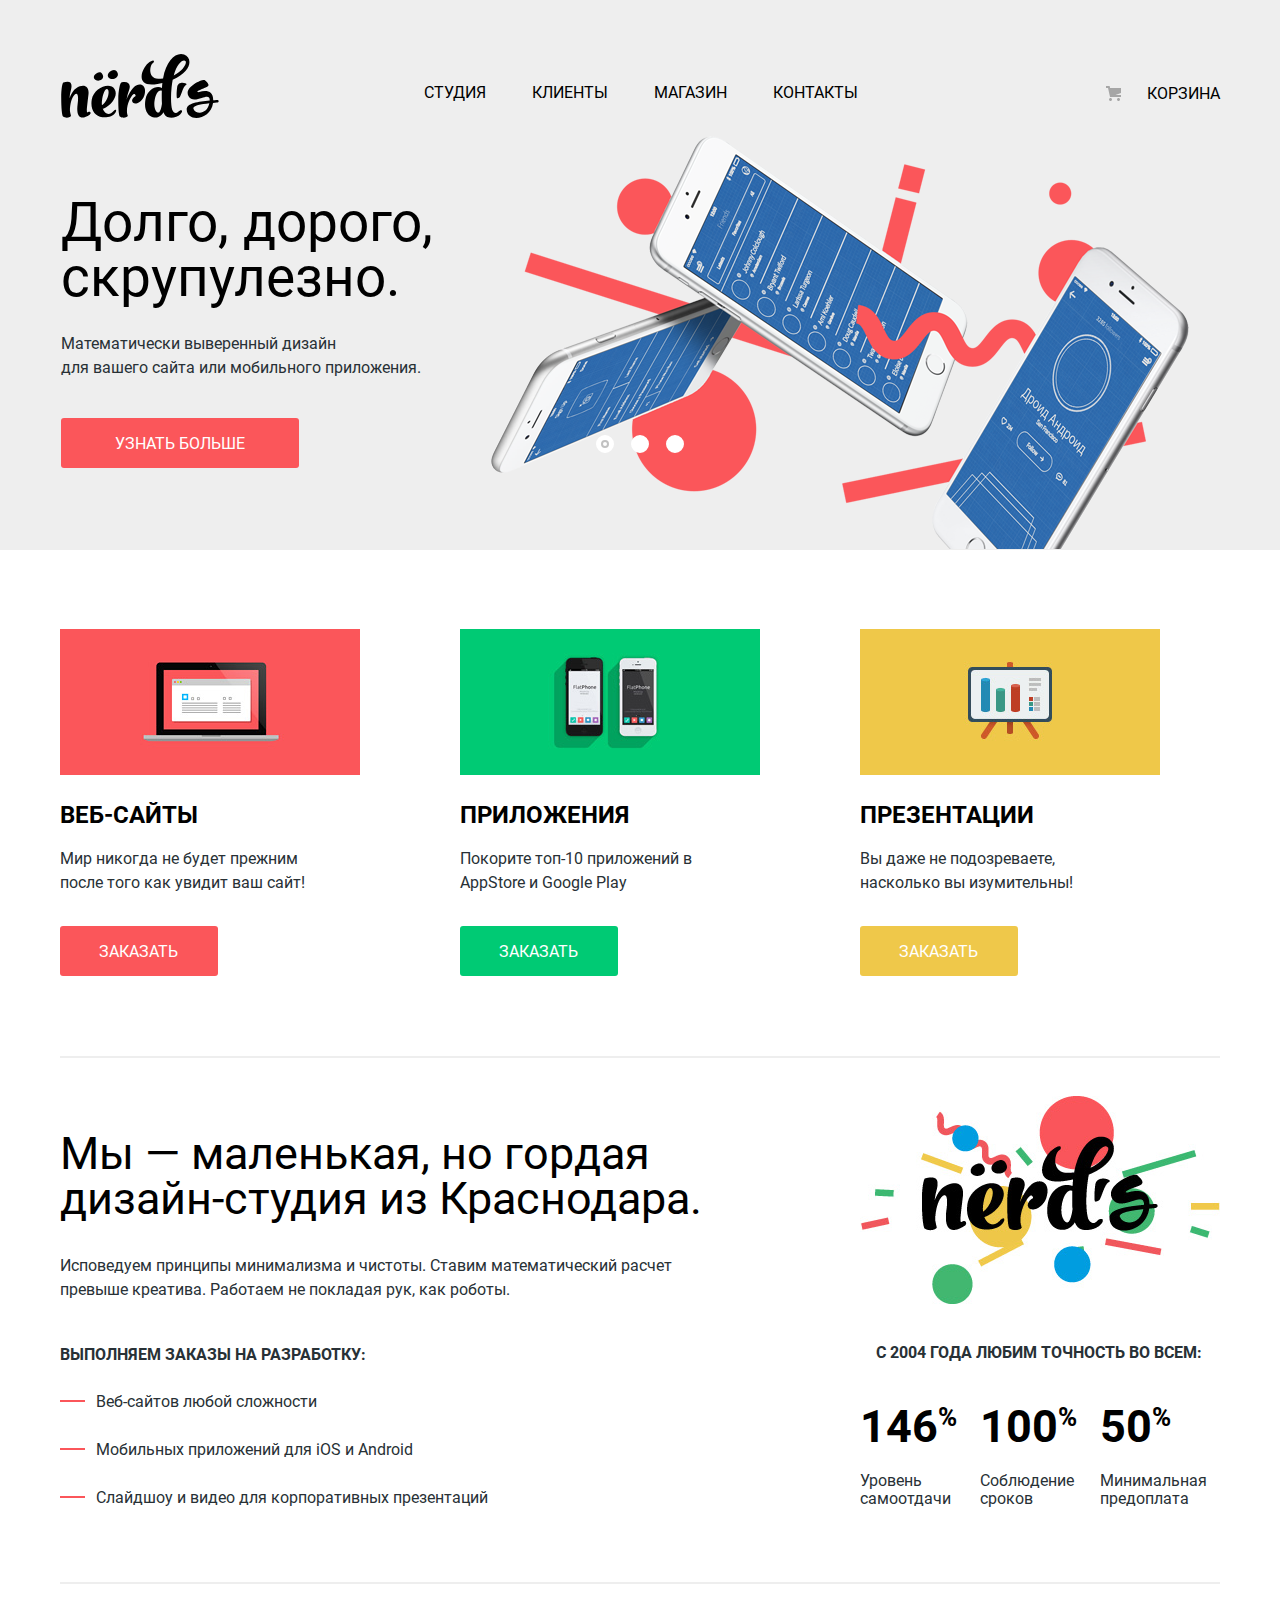
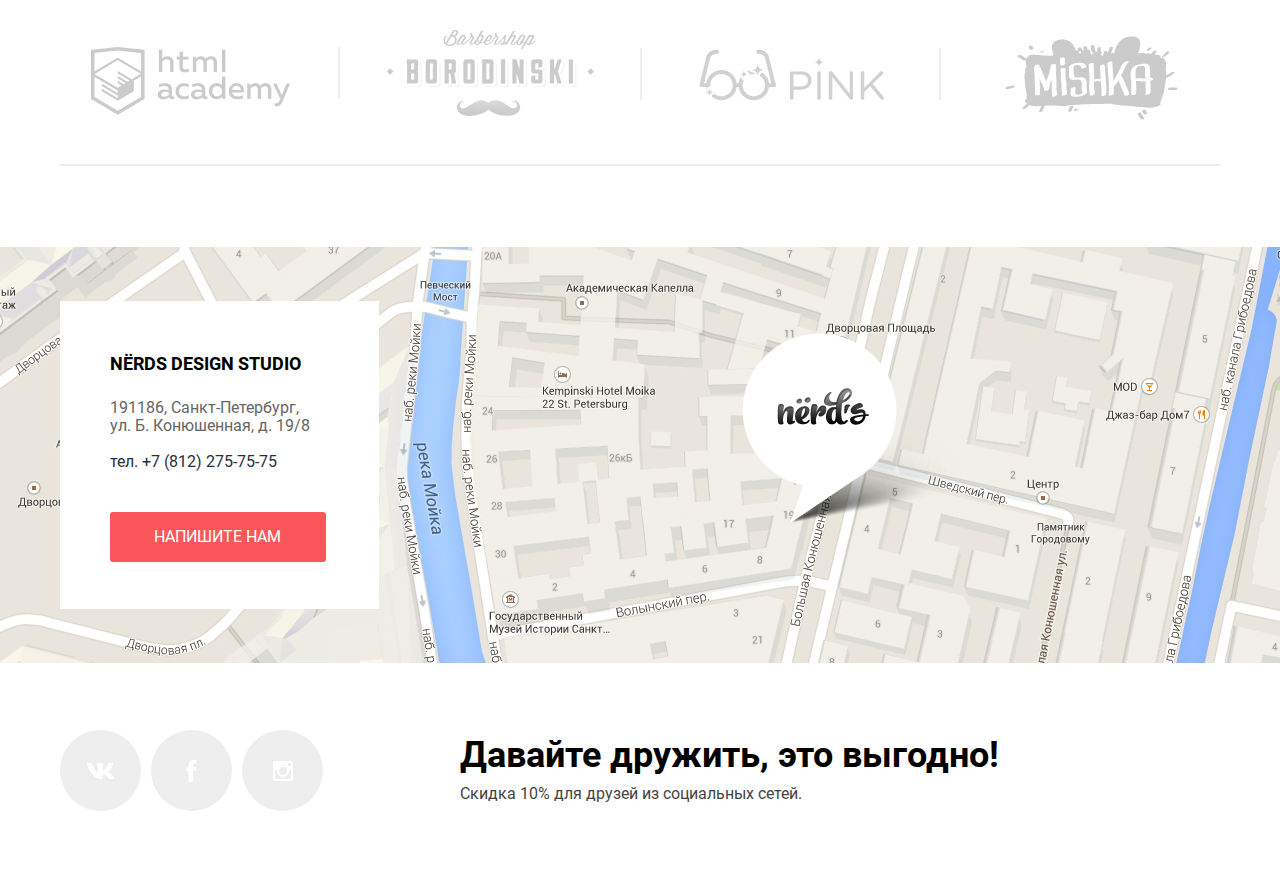
==== commit 3a96f46d: "К защите 5" ====
--- a/index.html
+++ b/index.html
@@ -41,7 +41,7 @@
       <section class="sliders-wrapper">
         <div class="slider1 slide slide-current">
           <div class="slider-text">
-            <h2 class="slider-title">Долго, дорого, скурпулезно.</h2>
+            <h2 class="slider-title">Долго, дорого, скрупулезно.</h2>
             <p class="slider-p">Математически выверенный дизайн <span class="slider-wrap">для вашего сайта или мобильного приложения.</span></p>
             <a class="button button-more" href="#">Узнать больше</a>
           </div>
@@ -119,17 +119,17 @@
     <section>
       <h2 class="visually-hidden">Партнеры</h2>
       <figure class="partnership">
-        <a class="partner-logo1" href="https://htmlacademy.ru/intensive/htmlcss">
+        <a class="partner-logo1 logo" href="https://htmlacademy.ru/intensive/htmlcss">
           <img class="partner-logo-img" src="img/logo-11.png" width="199" height="68"
             alt="HTML и CSS. Профессиональная вёрстка сайтов">
         </a>
-        <a class="partner-logo2" href="#">
+        <a class="partner-logo2 logo" href="#">
           <img class="partner-logo-img" src="img/logo-21.png" width="209" height="90" alt="Barbershop BORODINSKY">
         </a>
-        <a class="partner-logo3" href="#">
+        <a class="partner-logo3 logo" href="#">
           <img class="partner-logo-img" src="img/logo-31.png" width="185" height="52" alt="PINK">
         </a>
-        <a class="partner-logo4" href="#">
+        <a class="partner-logo4 logo" href="#">
           <img class="partner-logo-img" src="img/logo-41.png" width="173" height="84" alt="MISHKA">
         </a>
       </figure>
--- a/css/index-mini.css
+++ b/css/index-mini.css
@@ -1 +1 @@
-:root{--basic-color-bg:#EEEEEE;--basic-color-btn:#FB565A;--basic-btn-hover:#E74246;--basic-btn-active:#D7373B;--green-btn:#00CA74;--green-btn-hover:#00BC6C;--green-btn-active:#00AA62;--gray-btn-hover:#DFDFDF;--gray-btn-active:#D5D5D5;--gold-btn:#EFC84A;--gold-btn-hover:#EAB534;--gold-btn-active:#E5A722;--color-btn:#FFFFFF;--basic-color-txt:#283136;--second-color-txt:#000000;--gray-txt:#666666;--darkgray-txt:#444444;--panel-gray:#4D4D4D;--toggle-color:#ABABAB;--slider-control:#C1C1C1;--border-color:#D7DCDE;--border-hover:#B4B9BB;--border-current:#DBDBDB;--shadow-color:#cfcfcf;--price-bg-color:#f1f1f1}@font-face{font-family:Roboto;font-weight:400;font-style:normal;src:url(../fonts/roboto.woff2) format("woff2"),url(../fonts/roboto.woff) format("woff")}@font-face{font-family:Roboto;font-weight:700;font-style:normal;src:url(../fonts/robotobold.woff2) format("woff2"),url(../fonts/robotobold.woff) format("woff")}.visually-hidden{position:absolute;width:1px;height:1px;margin:-1px;border:0;padding:0;white-space:nowrap;clip-path:inset(100%);clip:rect(0 0 0 0);overflow:hidden}.page{height:100%}.page-body{min-width:1160px;font-family:Roboto,Arial,sans-serif;font-size:16px;line-height:24px;color:var(--basic-color-txt);min-height:100%;display:grid;grid-template-rows:min-content 1fr min-content;align-content:start}.ul-style{list-style-type:none;margin:0 84px;padding:0}.main-header{background-color:var(--basic-color-bg)}.main-nav{background-color:var(--basic-color-bg)}.nav-container{width:1160px;margin:0 auto;margin-top:49px;display:flex;justify-content:space-between;align-items:center}.nerds-logo:active{opacity:.3}.navigation{font-style:normal;font-weight:500;font-size:16px;line-height:30px;text-transform:uppercase;color:var(--second-color-txt);text-decoration:none;display:block;position:relative}.nav-list{display:flex;flex-wrap:wrap;min-width:440px;list-style-type:none;margin:0 138px;padding:0;margin-right:223px;margin-top:10px}.nav-list-item{margin:19px 23px 20px}.nav-list-item-current{position:relative}.nav-list-item-current::after{content:"";position:absolute;bottom:-17px;width:100%;height:2px;background-color:var(--basic-btn-active)}.navigation:hover{color:var(--basic-color-btn)}.navigation:active{color:var(--basic-color-txt);opacity:.3}.nav-cart{margin-top:11px;position:relative}.cart::before{content:"";position:absolute;top:2px;right:100px;width:16px;height:18px;background-image:url(../img/cart-icon.svg);background-repeat:no-repeat;background-position:0 0}.cart{font-style:normal;font-weight:500;font-size:16px;line-height:30px;text-transform:uppercase;color:var(--second-color-txt);text-decoration:none;position:relative}.cart:hover{color:var(--basic-color-btn)}.cart:active{color:var(--basic-color-txt);opacity:.3}.sliders{margin:0;padding:0;background-color:var(--basic-color-bg)}.sliders-wrapper{width:1160px;margin:0 auto;padding:0 10px;margin:0 auto 79px}.slider-text{width:45%;padding:67px 0 66px 1px}.slider-p{width:368px;margin:0;padding:0}.slider-wrap{white-space:nowrap;}.slider1{background-image:url(../img/nerds-index-slide1.png);background-position:397px -10px;background-repeat:no-repeat;padding-bottom:15px;margin-bottom:-17px}.slider2{background-image:url(../img/nerds-index-slide2.png);background-position:397px -10px;background-repeat:no-repeat;padding-bottom:15px;margin-bottom:-17px}.slider3{background-image:url(../img/nerds-index-slide3.png);background-position:397px -10px;background-repeat:no-repeat;padding-bottom:15px;margin-bottom:-17px}.slide{display:none}.slide-current{display:block}.slider-controls{margin:auto;left:0;right:0;position:relative;top:-97px;z-index:20;display:flex;width:88px;justify-content:space-between}.slider-button{padding:0;width:18px;height:18px;background-color:var(--color-btn);border:2px solid var(--color-btn);border-radius:50%;cursor:pointer}.current-slider{position:relative}.current-slider::after{content:"";display:block;position:absolute;left:2px;top:2px;width:8px;height:8px;border:2px solid var(--slider-control);border-radius:50%;box-sizing:border-box}.services{width:1160px;margin:0 auto;padding:0;margin-bottom:82px}.services-list{margin:0;padding:0;padding-right:60px;display:flex;justify-content:space-between}.services-item{width:300px}.services-text{margin-right:40px;margin-bottom:31px}.services-text-green{margin-right:66px;margin-bottom:31px}.about-columns{border-top:var(--basic-color-bg) solid 2px;width:1160px;margin:0 auto;margin-bottom:40px;padding:0;padding-top:38px;display:flex}.about-article{width:650px}.about-item{margin-bottom:23px;margin-left:20px;position:relative}.about-item-second{margin-bottom:26px;margin-left:20px;position:relative}.about-item::before{content:"";position:absolute;width:25px;height:2px;background-color:var(--basic-color-btn);top:10px;left:-36px}.about-item-second::before{content:"";position:absolute;width:25px;height:2px;background-color:var(--basic-color-btn);top:10px;left:-36px}.about-info{margin-left:150px;width:360px}.about-list{margin-top:26px;margin-left:16px;margin-right:0}.about-info-list{display:grid;grid-template-columns:1fr 1fr 1fr;grid-template-rows:auto 1fr;row-gap:13px}.partnership{border-top:var(--basic-color-bg) solid 2px;border-bottom:var(--basic-color-bg) solid 2px;width:1160px;margin:0 auto;margin-top:48px;margin-bottom:16px;padding-top:56px;padding-bottom:33px;display:flex;flex-wrap:wrap;justify-content:space-between;align-items:center}.border{width:1px;height:52px;box-sizing:border-box;border-left:1px solid var(--basic-color-bg);border-right:1px solid var(--basic-color-bg)}.container-catalog-main{margin-bottom:5px}.page-catalog{width:1160px;margin:0 auto;display:grid;column-gap:140px;grid-template-columns:260px 1fr;align-content:start}.page-title{margin-top:0;padding:68px 210px 110px 210px;background-color:var(--basic-color-bg);text-align:center;font-weight:500;font-size:55px;line-height:55px;color:var(--second-color-txt)}.catalog-fieldset{padding:0;margin:0;margin-bottom:55px;border:none}.catalog-fieldset-radio{padding:0;margin:0;margin-bottom:30px;border:none}.catalog-fieldset-checkbox{padding:0;margin:0;margin-bottom:35px;border:none}.template-section{margin:0;padding:0;margin-top:10px;grid-column:2/-1}.template-list{margin:0;padding:0;display:grid;grid-template-columns:1fr 1fr;column-gap:42px}.template-filter{margin-top:16px;width:260px;grid-row:1/3}.template-sortby{padding:0;margin:0;grid-column:2/-1;display:flex;justify-content:space-between}.sortby-list{display:flex;flex-wrap:wrap;align-items:center;margin:0}.sortby-item{margin-left:26px}.sortby-item:nth-child(4){margin-left:47px}.sortby-item:nth-child(5){margin-left:17px}.upbutton{background-image:url(../img/up.svg);background-position:center;background-repeat:no-repeat;background-color:var(--color-btn);border:none;width:11px;height:11px;opacity:.3;cursor:pointer}.upbutton:hover{opacity:.6}.upbutton:active{opacity:1;border:none}.downbutton{background-image:url(../img/down.svg);background-position:center;background-repeat:no-repeat;background-color:var(--color-btn);border:none;width:11px;height:11px;opacity:.3;cursor:pointer}.downbutton:hover{opacity:.6}.downbutton:active{opacity:1}.pagination{grid-column-start:2}.pagination-list{padding:0;margin:0;margin-top:54px;margin-top:51px;margin-left:3px;display:flex;justify-content:flex-start}.pagination-item{margin-right:10px}.main-footer{margin-top:65px;margin-bottom:75px;position:relative}.main-footer-catalog{margin-top:57px;margin-bottom:75px;position:relative}.main-footer-wrapper{width:1160px;margin:0 auto;display:grid;grid-template-columns:auto 2fr;align-items:center;column-gap:40px}.map{height:416px;width:100%;margin:0;margin-bottom:48px;background-image:url(../img/map1.png);background-repeat:no-repeat;background-position-x:center}.footer-contacts{width:319px;background-color:var(--color-btn);margin:54px 0;z-index:100;position:absolute;top:0}.footer-social{grid-column-start:1;grid-row-start:2;margin-top:20px}.footer-social-list{display:flex;flex-wrap:wrap;margin:0}.social-button{background-color:var(--basic-color-bg);border-radius:50%;width:81px;height:81px;margin-right:10px;margin-bottom:10px;display:flex;justify-content:center;align-items:center}.social-button:hover{background:linear-gradient(0deg,var(--basic-btn-hover),var(--basic-btn-hover))}.social-button:active{background:linear-gradient(0deg,var(--basic-btn-active),var(--basic-btn-active));box-shadow:inset 0 3px 0 rgba(0,1,1,.1)}.social-button:active svg{opacity:.3}.footer-text{grid-row-start:2;grid-column-start:2;margin-left:87px}.footer-contacts-text{margin:48px 50px 0 50px}.modal{position:fixed;bottom:183px;width:960px;min-height:590px;padding:0;margin:auto;left:0;right:0;display:none;background-color:var(--color-btn);box-shadow:0 0 30px rgba(0,0,0,.5);z-index:200}.modal-close{justify-self:flex-end;background-color:var(--color-btn);padding:0;border:0;width:21px;height:21px;opacity:.3;position:absolute;top:78px;right:90px;cursor:pointer}.modal-close:hover{opacity:1}.modal-close:active{opacity:.1}.modal-show{display:block;animation:bounce .6s}.modal-error{animation:shake .6s}.feedback-form{grid-column:1/-1;margin:0 100px 84px 100px;padding:0;display:grid;column-gap:40px;grid-template-columns:1fr 1fr;grid-template-rows:auto auto auto}.form-name{display:flex;flex-wrap:wrap;width:360px}.form-mail{display:flex;flex-wrap:wrap;width:360px}.form-text{display:flex;flex-wrap:wrap;grid-column:1/-1;margin-top:35px;width:760px}.form-button{margin-top:49px}.form-textarea{width:760px;padding-left:16px;padding-top:16px;min-height:118px;border:2px solid var(--border-color);box-sizing:border-box;border-radius:3px}.form-textarea:hover{border:2px solid var(--border-hover)}.form-textarea:focus{border:2px solid var(--second-color-txt)}.form-textarea:invalid{border:2px solid var(--basic-btn-hover);color:var(--basic-color-btn)}.form-input-name{width:360px;min-height:50px;padding-left:15px;margin-top:3px;border:2px solid var(--border-color);box-sizing:border-box;border-radius:3px}.form-input-mail{width:360px;min-height:50px;padding-left:15px;margin-top:3px;border:2px solid var(--border-color);box-sizing:border-box;border-radius:3px}.form-input:hover{border:2px solid var(--border-hover)}.form-input:focus{border:2px solid var(--second-color-txt)}.form-input:invalid{border:2px solid var(--basic-btn-hover);color:var(--basic-color-btn)}.button{padding:17px 40px 15px 39px;background:var(--basic-color-btn);border-radius:3px;border:none;font-weight:500;font-size:16px;line-height:18px;text-transform:uppercase;color:var(--color-btn);box-sizing:border-box}.button-modal{min-width:260px;cursor:pointer}.button-more{padding:17px 54px 15px;display:inline-block;background:var(--basic-color-btn);color:var(--color-btn);text-decoration:none;text-align:center;margin-top:39px;vertical-align:middle}.button:hover{background:var(--basic-btn-hover)}.button:active{background:var(--basic-btn-active);box-shadow:inset 0 3px 0 rgba(0,1,1,.1);color:rgba(255,255,255,.3)}.button-red{padding:17px 40px 15px 39px;background:var(--basic-color-btn);border-radius:3px;border:none;font-weight:500;font-size:16px;line-height:18px;text-transform:uppercase;color:var(--color-btn);cursor:pointer}.button-red:hover{background:var(--basic-btn-hover)}.button-red:active{background:var(--basic-btn-active);box-shadow:inset 0 3px 0 rgba(0,1,1,.1);color:rgba(255,255,255,.3)}.button-green{padding:17px 40px 15px 39px;background:var(--green-btn);border-radius:3px;border:none;font-weight:500;font-size:16px;line-height:18px;text-transform:uppercase;color:var(--color-btn);cursor:pointer}.button-green:hover{background:var(--green-btn-hover)}.button-green:active{background:var(--green-btn-active);box-shadow:inset 0 3px 0 rgba(0,1,1,.1);color:rgba(255,255,255,.3)}.button-gold{padding:17px 40px 15px 39px;background:var(--gold-btn);border-radius:3px;border:none;font-weight:500;font-size:16px;line-height:18px;text-transform:uppercase;color:var(--color-btn);cursor:pointer}.button-gold:hover{background:var(--gold-btn-hover)}.button-gold:active{background:var(--gold-btn-active);box-shadow:inset 0 3px 0 rgba(0,1,1,.1);color:rgba(255,255,255,.3)}.buttonform{padding:17px 89px 15px 88px;background:var(--basic-color-bg);border-radius:3px;font-weight:500;font-size:16px;line-height:18px;text-transform:uppercase;color:var(--second-color-txt);border:none;cursor:pointer}.buttonform:hover{background:var(--gray-btn-hover)}.buttonform:active{background:var(--gray-btn-active);box-shadow:inset 0 3px 0 rgba(0,1,1,.1);color:rgba(0,0,0,.3)}.button-template{padding:17px 72px 15px 72px;cursor:pointer}.page-button{display:inline-block;padding:17px 20px 15px;background:var(--basic-color-bg);color:var(--second-color-txt);min-width:50px;text-decoration:none;text-align:center;vertical-align:middle}.page-button:hover{background:var(--gray-btn-hover)}.page-button:active{background:var(--gray-btn-active);box-shadow:inset 0 3px 0 rgba(0,1,1,.1);color:rgba(0,0,0,.3)}.current,.current:active,.current:hover{box-sizing:border-box;background:rgba(0,0,0,.0001);border:3px solid var(--border-current);height:50px;padding:14px 2px 0 0}.forward{min-width:260px}.template-name{font-style:normal;font-weight:700;font-size:18px;line-height:30px;text-decoration:none;text-transform:uppercase;color:var(--second-color-txt);cursor:pointer}.template-name:hover{color:var(--basic-color-btn)}.template-name:active{color:var(--second-color-txt);opacity:.3}.full-template{margin-top:25px;position:relative}.panel{background-color:var(--panel-gray);opacity:.12;width:100%;height:40px;color:var(--color-btn);font-size:66px;padding-left:13px;padding-top:10px;box-sizing:border-box;border-top-left-radius:5px;border-top-right-radius:5px}.subdiv{display:none;background-color:var(--basic-color-bg);width:100%;text-align:center;padding:9px 53px 48px 52px;position:absolute;bottom:3px;box-sizing:border-box;border-bottom-left-radius:5px;border-bottom-right-radius:5px}.full-template:hover .subdiv{display:block}.template-item:hover .panel{opacity:1}.filter-item-checkbox{position:relative;margin-bottom:15px}.checkbox-list{margin-left:37px;margin-top:16px;margin-right:0}.item-checkbox+label::before{content:"";display:block;position:absolute;left:-36px;width:23px;height:23px;border:3px solid var(--panel-gray);border-radius:5px;box-sizing:border-box;opacity:.4}.item-checkbox:focus+label::before{outline:3px solid var(--second-color-txt)}.item-checkbox:hover+label::before{opacity:1}.item-checkbox:disabled+label::before{opacity:.3}.item-checkbox:disabled+label::after{opacity:.3}.item-checkbox:disabled+label{opacity:.3}.item-checkbox:checked+label::after{content:"";position:absolute;left:-32px;top:0;width:21px;height:17px;background-image:url(/img/shape.svg);background-repeat:no-repeat;display:block;margin:0;padding:0;opacity:.4}.item-checkbox:hover+label::after{opacity:1}.radio-list{margin-left:37px;margin-top:15px}.filter-item-radio{position:relative;margin-bottom:15px}.item-radio+label::before{content:"";display:block;position:absolute;left:-35px;width:25px;height:25px;border:4px solid var(--panel-gray);border-radius:50%;box-sizing:border-box;opacity:.4}.item-radio:focus+label::before{outline:3px solid var(--second-color-txt)}.item-radio:hover+label::before{opacity:1}.item-radio:checked+label::after{content:"";position:absolute;left:-28px;top:7px;width:9px;height:9px;background-color:var(--panel-gray);border-radius:50%;display:block;margin:0;padding:0;opacity:.4}.item-radio:hover+label::after{opacity:1}.item-radio:disabled+label::before{opacity:.3}.item-radio:disabled+label::after{opacity:.3}.item-radio:disabled+label{opacity:.3}.sortby{text-decoration:none;font-style:normal;font-weight:400;font-size:14px;line-height:18px;text-transform:uppercase;color:var(--second-color-txt);opacity:.3}.sortby:hover{opacity:.6}.sortby:active{opacity:1}.active{opacity:1}.button-contacts{margin:43px 50px 50px 48px;padding:16px 43px 16px 46px;cursor:pointer}.partner-logo1{position:relative;padding-left:32px}.partner-logo2{position:relative;padding-right:10px;margin-top:-12px}.partner-logo3{position:relative;padding-right:23px;margin-top:-14px}.partner-logo4{position:relative;padding-right:42px}.partner-logo-img{position:relative;opacity:.2}.partner-logo-img:hover{opacity:1}.partner-logo-img:active{opacity:.1}.partner-logo1::after{content:"";position:absolute;display:block;margin:0;padding:0;width:2px;height:52px;background-color:var(--basic-color-bg);right:-50px;top:34%;transform:translateY(-50%)}.partner-logo2::after{content:"";position:absolute;display:block;margin:0;padding:0;width:2px;height:52px;background-color:var(--basic-color-bg);right:-35px;top:45%;transform:translateY(-50%)}.partner-logo3::after{content:"";position:absolute;display:block;margin:0;padding:0;width:2px;height:52px;background-color:var(--basic-color-bg);right:-33px;top:43%;transform:translateY(-50%)}.slider-title{font-style:normal;font-weight:500;font-size:55px;line-height:55px;color:var(--second-color-txt);margin-top:0;margin-bottom:27px}.about-title{font-style:normal;font-weight:500;font-size:45px;line-height:45px;color:var(--second-color-txt);margin:35px 0;margin-bottom:33px}.service-title{font-style:normal;font-weight:700;font-size:24px;line-height:30px;color:var(--second-color-txt);text-transform:uppercase;margin-top:18px;margin-bottom:17px}.textmidpopup{font-style:normal;font-weight:400;font-size:16px;line-height:18px;margin-bottom:34px;color:var(--gray-txt)}.textform{font-style:normal;font-weight:400;font-size:16px;line-height:19px}.textform:disabled{opacity:.3}.textformuppercase{font-style:normal;font-weight:400;font-size:16px;line-height:22px;text-transform:uppercase}.textmidbold{font-style:normal;font-weight:700;font-size:18px;line-height:30px;text-transform:uppercase;color:var(--second-color-txt)}.textbold{font-style:normal;font-weight:700;font-size:16px;line-height:24px;text-transform:uppercase;margin-top:40px}.about-info-text{font-style:normal;font-weight:700;font-size:16px;line-height:24px;text-transform:uppercase;margin:30px 0 31px 16px}.textpercent{font-style:normal;font-weight:700;font-size:45px;line-height:64px;color:var(--second-color-txt);grid-row-start:1}.textsubpercent{font-style:normal;font-weight:400;font-size:16px;line-height:18px;margin:0;padding:0;grid-row-start:2}.percent{font-weight:700;font-size:26px;line-height:40px;top:-.6em}.textfooterbold{font-style:normal;font-weight:700;font-size:18px;line-height:30px;text-transform:uppercase;color:var(--second-color-txt)}.textfooter{font-style:normal;font-weight:400;font-size:16px;line-height:18px;color:var(--gray-txt);margin-right:10px;margin-top:21px;margin-bottom:-2px}.tel{text-decoration:none;color:var(--basic-color-txt)}.textfooterbig{font-style:normal;font-weight:700;font-size:36px;line-height:36px;color:var(--second-color-txt);margin-bottom:0}.textfooterbig-catalog{font-style:normal;font-weight:700;font-size:36px;line-height:36px;color:var(--second-color-txt);margin-bottom:0;margin-top:23px}.textfootersmall{font-style:normal;font-weight:400;font-size:16px;line-height:22px;color:var(--darkgray-txt);margin-top:10px}.feedback-title{font-style:normal;font-weight:700;font-size:45px;line-height:53px;color:var(--second-color-txt);margin-left:100px;margin-top:63px;margin-right:100px}.feedback-name{margin-bottom:6px;font-style:normal;padding:0;font-weight:700;font-size:16px;line-height:18px;color:var(--second-color-txt)}.feedback-name-text{margin-bottom:7px;margin-left:2px;font-style:normal;padding:0;font-weight:700;font-size:16px;line-height:18px;color:var(--second-color-txt)}.range-filter{width:260px;margin-top:49px}.range-controls{position:relative;height:41px;margin-bottom:10px;padding-top:39px;padding-right:20px;padding-left:20px;background-color:var(--basic-color-bg);border-radius:5px}.range-controls .scale{height:2px;background:var(--border-color)}.range-controls .bar{width:70%;height:2px;background:var(--green-btn)}.range-controls .toggle{position:absolute;top:31px;left:0;width:4px;height:4px;padding:0;border:8px solid var(--color-btn);background-color:var(--toggle-color);border-radius:50%;box-shadow:0 2px 1px 0 var(--shadow-color);cursor:pointer}.range-controls .toggle-min{left:18px}.price-controls{display:flex;justify-content:space-between}.range-controls .toggle-max{left:160px}.price-controls label{text-transform:uppercase;font-size:16px;line-height:22px}.input-number{width:58px;padding:9px;margin-left:11px;margin-top:2px;padding-top:8px;text-align:center;color:var(--basic-color-txt);border:none;border-radius:5px;background:var(--price-bg-color);font-family:inherit;font-size:inherit;-moz-appearance:textfield}.input-number::-webkit-inner-spin-button{-webkit-appearance:none;margin:0}.input-number{line-height:22px}@keyframes bounce{0%{transform:translateY(-2000px)}70%{transform:translateY(30px)}90%{transform:translateY(-10px)}100%{transform:translateY(0)}}@keyframes shake{0%,100%{transform:translateX(0)}10%,30%,50%,70%,90%{transform:translateX(-10px)}20%,40%,60%,80%{transform:translateX(10px)}}+:root{--basic-color-bg:#EEEEEE;--basic-color-btn:#FB565A;--basic-btn-hover:#E74246;--basic-btn-active:#D7373B;--green-btn:#00CA74;--green-btn-hover:#00BC6C;--green-btn-active:#00AA62;--gray-btn-hover:#DFDFDF;--gray-btn-active:#D5D5D5;--gold-btn:#EFC84A;--gold-btn-hover:#EAB534;--gold-btn-active:#E5A722;--color-btn:#FFFFFF;--basic-color-txt:#283136;--second-color-txt:#000000;--gray-txt:#666666;--darkgray-txt:#444444;--panel-gray:#4D4D4D;--toggle-color:#ABABAB;--slider-control:#C1C1C1;--border-color:#D7DCDE;--border-hover:#B4B9BB;--border-current:#DBDBDB;--shadow-color:#cfcfcf;--price-bg-color:#f1f1f1;--rgba1:128,128,128;--rgba2:230,230,230;--rgba3:255,255,255;--rgba4:0,0,0}@font-face{font-family:Roboto;font-weight:400;font-style:normal;src:url(../fonts/roboto.woff2) format("woff2"),url(../fonts/roboto.woff) format("woff")}@font-face{font-family:Roboto;font-weight:700;font-style:normal;src:url(../fonts/robotobold.woff2) format("woff2"),url(../fonts/robotobold.woff) format("woff")}.visually-hidden{position:absolute;width:1px;height:1px;margin:-1px;border:0;padding:0;white-space:nowrap;clip-path:inset(100%);clip:rect(0 0 0 0);overflow:hidden}.page{height:100%}.page-body{min-width:1160px;font-family:Roboto,Arial,sans-serif;font-size:16px;line-height:24px;color:var(--basic-color-txt);min-height:100%;display:grid;grid-template-rows:min-content 1fr min-content;align-content:start}.ul-style{list-style-type:none;margin:0 84px;padding:0}.main-header{background-color:var(--basic-color-bg)}.main-nav{background-color:var(--basic-color-bg)}.nav-container{width:1160px;margin:0 auto;margin-top:49px;display:flex;justify-content:space-between;align-items:center}.nerds-logo:active{opacity:.3}.navigation{font-style:normal;font-weight:500;font-size:16px;line-height:30px;text-transform:uppercase;color:var(--second-color-txt);text-decoration:none;display:block;position:relative}.nav-list{display:flex;flex-wrap:wrap;min-width:440px;list-style-type:none;margin:0 138px;padding:0;margin-right:223px;margin-top:10px}.nav-list-item{margin:19px 23px 20px}.nav-list-item-current{position:relative}.nav-list-item-current::after{content:"";position:absolute;bottom:-15px;width:100%;height:2px;background-color:var(--basic-btn-active)}.navigation:hover{color:var(--basic-color-btn)}.navigation:active{color:var(--basic-color-txt);opacity:.3}.nav-cart{margin-top:11px;position:relative}.cart::before{content:"";position:absolute;top:2px;right:98px;width:16px;height:18px;background-image:url(../img/cart-icon.svg);background-repeat:no-repeat;background-position:0 0}.cart{font-style:normal;font-weight:500;font-size:16px;line-height:30px;text-transform:uppercase;color:var(--second-color-txt);text-decoration:none;position:relative}.cart:hover{color:var(--basic-color-btn)}.cart:active{color:var(--basic-color-txt);opacity:.3}.sliders{margin:0;padding:0;background-color:var(--basic-color-bg)}.sliders-wrapper{width:1160px;margin:0 auto;padding:0 10px;margin:0 auto 79px}.slider-text{width:45%;padding:67px 0 66px 1px}.slider-p{width:368px;margin:0;padding:0}.slider-wrap{white-space:nowrap}.slider1{background-image:url(../img/nerds-index-slide1.png);background-position:397px -10px;background-repeat:no-repeat;padding-bottom:15px;margin-bottom:-17px}.slider2{background-image:url(../img/nerds-index-slide2.png);background-position:397px -10px;background-repeat:no-repeat;padding-bottom:15px;margin-bottom:-17px}.slider3{background-image:url(../img/nerds-index-slide3.png);background-position:397px -10px;background-repeat:no-repeat;padding-bottom:15px;margin-bottom:-17px}.slide{display:none}.slide-current{display:block}.slider-controls{margin:auto;left:0;right:0;position:relative;top:-97px;z-index:20;display:flex;width:88px;justify-content:space-between}.slider-button{padding:0;width:18px;height:18px;background-color:var(--color-btn);border:2px solid var(--color-btn);border-radius:50%;cursor:pointer}.current-slider{position:relative}.current-slider::after{content:"";display:block;position:absolute;left:3px;top:3px;width:8px;height:8px;border:2px solid var(--slider-control);border-radius:50%;box-sizing:border-box}.services{width:1160px;margin:0 auto;padding:0;margin-bottom:80px}.services-list{margin:0;padding:0;padding-right:60px;display:flex;justify-content:space-between}.services-item{width:300px}.services-text{margin-right:40px;margin-bottom:31px}.services-text-green{margin-right:66px;margin-bottom:31px}.about-columns{border-top:var(--basic-color-bg) solid 2px;width:1160px;margin:0 auto;margin-bottom:40px;padding:0;padding-top:38px;display:flex}.about-article{width:650px}.about-item{margin-bottom:24px;margin-left:20px;position:relative}.about-item-second{margin-bottom:24px;margin-left:20px;position:relative}.about-item::before{content:"";position:absolute;width:25px;height:2px;background-color:var(--basic-color-btn);top:10px;left:-36px}.about-item-second::before{content:"";position:absolute;width:25px;height:2px;background-color:var(--basic-color-btn);top:10px;left:-36px}.about-info{margin-left:150px;width:360px}.about-list{margin-top:26px;margin-left:16px;margin-right:0}.about-info-list{display:grid;grid-template-columns:1fr 1fr 1fr;grid-template-rows:auto 1fr;row-gap:13px}.partnership{border-top:var(--basic-color-bg) solid 2px;border-bottom:var(--basic-color-bg) solid 2px;width:1160px;margin:0 auto;margin-top:48px;margin-bottom:16px;padding-top:56px;padding-bottom:27px;display:flex;flex-wrap:wrap;justify-content:space-between;align-items:center}.border{width:1px;height:52px;box-sizing:border-box;border-left:1px solid var(--basic-color-bg);border-right:1px solid var(--basic-color-bg)}.container-catalog-main{margin-bottom:5px}.page-catalog{width:1160px;margin:0 auto;display:grid;column-gap:140px;grid-template-columns:260px 1fr;align-content:start}.page-title{margin-top:0;margin-bottom:39px;padding:68px 210px 108px 210px;background-color:var(--basic-color-bg);text-align:center;font-weight:500;font-size:55px;line-height:55px;color:var(--second-color-txt)}.catalog-fieldset{padding:0;margin:0;margin-bottom:52px;border:none}.catalog-fieldset-radio{padding:0;margin:0;margin-bottom:27px;border:none}.catalog-fieldset-checkbox{padding:0;margin:0;margin-bottom:31px;border:none}.template-section{margin:0;padding:0;margin-top:8px;grid-column:2/-1}.template-list{margin:0;padding:0;display:grid;grid-template-columns:1fr 1fr;column-gap:42px}.template-filter{margin-top:15px;width:260px;grid-row:1/3}.template-sortby{padding:0;margin:0;grid-column:2/-1;display:flex;justify-content:space-between}.sortby-list{display:flex;flex-wrap:wrap;align-items:center;margin:0}.sortby-item{margin-left:26px}.sortby-item:nth-child(4){margin-left:47px}.sortby-item:nth-child(5){margin-left:17px}.upbutton{background-image:url(../img/up.svg);background-position:center;background-repeat:no-repeat;background-color:var(--color-btn);border:none;width:11px;height:11px;opacity:.3;cursor:pointer}.upbutton:hover{opacity:.6}.upbutton:active{opacity:1;border:none}.downbutton{background-image:url(../img/down.svg);background-position:center;background-repeat:no-repeat;background-color:var(--color-btn);border:none;width:11px;height:11px;opacity:.3;cursor:pointer}.downbutton:hover{opacity:.6}.downbutton:active{opacity:1}.pagination{grid-column-start:2}.pagination-list{padding:0;margin:0;margin-top:49px;margin-left:1px;display:flex;justify-content:flex-start}.pagination-item{margin-right:11px}.main-footer{margin-top:65px;margin-bottom:75px;position:relative}.main-footer-catalog{margin-top:57px;margin-bottom:75px;position:relative}.main-footer-wrapper{width:1160px;margin:0 auto;display:grid;grid-template-columns:auto 2fr;align-items:center;column-gap:40px}.map{height:416px;width:100%;margin:0;margin-bottom:44px;background-image:url(../img/map1.png);background-repeat:no-repeat;background-position-x:center}.footer-contacts{width:319px;background-color:var(--color-btn);margin:54px 0;z-index:100;position:absolute;top:0}.footer-social{grid-column-start:1;grid-row-start:2;margin-top:23px}.footer-social-list{display:flex;flex-wrap:wrap;margin:0}.social-button{background-color:var(--basic-color-bg);border-radius:50%;width:81px;height:81px;margin-right:10px;margin-bottom:10px;display:flex;justify-content:center;align-items:center}.social-button:hover{background:linear-gradient(0deg,var(--basic-btn-hover),var(--basic-btn-hover))}.social-button:active{background:linear-gradient(0deg,var(--basic-btn-active),var(--basic-btn-active));box-shadow:inset 0 3px 0 var(--rgba2)}.social-button:active svg{opacity:.3}.footer-text{grid-row-start:2;grid-column-start:2;margin-left:87px}.footer-contacts-text{margin:48px 50px 0 50px}.footer-contacts-text-catalog{margin:48px 50px -24px 50px}.modal{position:fixed;bottom:183px;width:960px;min-height:590px;padding:0;margin:auto;left:0;right:0;display:none;background-color:var(--color-btn);box-shadow:0 0 30px var(--rgba1);z-index:200}.modal-close{justify-self:flex-end;background-color:var(--color-btn);padding:0;border:0;width:21px;height:21px;opacity:.3;position:absolute;top:78px;right:90px;cursor:pointer}.modal-close:hover{opacity:1}.modal-close:active{opacity:.1}.modal-show{display:block;animation:bounce .6s}.modal-error{animation:shake .6s}.feedback-form{grid-column:1/-1;margin:0 100px 84px 100px;padding:0;display:grid;column-gap:40px;grid-template-columns:1fr 1fr;grid-template-rows:auto auto auto}.form-name{display:flex;flex-wrap:wrap;width:360px}.form-mail{display:flex;flex-wrap:wrap;width:360px}.form-text{display:flex;flex-wrap:wrap;grid-column:1/-1;margin-top:35px;width:760px}.form-button{margin-top:49px}.form-textarea{width:760px;padding-left:16px;padding-top:16px;min-height:118px;border:2px solid var(--border-color);box-sizing:border-box;border-radius:3px}.form-textarea:hover{border:2px solid var(--border-hover)}.form-textarea:focus{border:2px solid var(--second-color-txt)}.form-textarea:invalid{border:2px solid var(--basic-btn-hover);color:var(--basic-color-btn)}.form-input-name{width:360px;min-height:50px;padding-left:15px;margin-top:3px;border:2px solid var(--border-color);box-sizing:border-box;border-radius:3px}.form-input-mail{width:360px;min-height:50px;padding-left:15px;margin-top:3px;border:2px solid var(--border-color);box-sizing:border-box;border-radius:3px}.form-input:hover{border:2px solid var(--border-hover)}.form-input:focus{border:2px solid var(--second-color-txt)}.form-input:invalid{border:2px solid var(--basic-btn-hover);color:var(--basic-color-btn)}.button{padding:17px 40px 15px 39px;background:var(--basic-color-btn);border-radius:3px;border:none;font-weight:500;font-size:16px;line-height:18px;text-transform:uppercase;color:var(--color-btn);box-sizing:border-box}.button-modal{min-width:260px;cursor:pointer}.button-more{padding:17px 54px 15px;display:inline-block;background:var(--basic-color-btn);color:var(--color-btn);text-decoration:none;text-align:center;margin-top:38px;vertical-align:middle}.button:hover{background:var(--basic-btn-hover)}.button:active{background:var(--basic-btn-active);box-shadow:inset 0 3px 0 rgba(var(--rgba2),.1);color:rgba(var(--rgba3),.3)}.button-red{padding:17px 40px 15px 39px;background:var(--basic-color-btn);border-radius:3px;border:none;font-weight:500;font-size:16px;line-height:18px;text-transform:uppercase;color:var(--color-btn);cursor:pointer}.button-red:hover{background:var(--basic-btn-hover)}.button-red:active{background:var(--basic-btn-active);box-shadow:inset 0 3px 0 rgba(var(--rgba2),.1);color:rgba(var(--rgba3),.3)}.button-green{padding:17px 40px 15px 39px;background:var(--green-btn);border-radius:3px;border:none;font-weight:500;font-size:16px;line-height:18px;text-transform:uppercase;color:var(--color-btn);cursor:pointer}.button-green:hover{background:var(--green-btn-hover)}.button-green:active{background:var(--green-btn-active);box-shadow:inset 0 3px 0 rgba(var(--rgba2),.1);color:rgba(var(--rgba3),.3)}.button-gold{padding:17px 40px 15px 39px;background:var(--gold-btn);border-radius:3px;border:none;font-weight:500;font-size:16px;line-height:18px;text-transform:uppercase;color:var(--color-btn);cursor:pointer}.button-gold:hover{background:var(--gold-btn-hover)}.button-gold:active{background:var(--gold-btn-active);box-shadow:inset 0 3px 0 rgba(var(--rgba2),.1);color:rgba(var(--rgba3),.3)}.buttonform{padding:17px 89px 15px 89px;background:var(--basic-color-bg);border-radius:3px;font-weight:500;font-size:16px;line-height:18px;text-transform:uppercase;color:var(--second-color-txt);border:none;cursor:pointer}.buttonform:hover{background:var(--gray-btn-hover)}.buttonform:active{background:var(--gray-btn-active);box-shadow:inset 0 3px 0 rgba(var(--rgba2),.1);color:rgba(var(--rgba4),.3)}.button-template{padding:17px 74px 15px 74px;margin-left:1px;cursor:pointer}.page-button{display:inline-block;padding:17px 20px 15px;background:var(--basic-color-bg);color:var(--second-color-txt);min-width:50px;text-decoration:none;text-align:center;vertical-align:middle}.page-button:hover{background:var(--gray-btn-hover)}.page-button:active{background:var(--gray-btn-active);box-shadow:inset 0 3px 0 rgba(var(--rgba2),.1);color:rgba(var(--rgba4),.3)}.current,.current:active,.current:hover{box-sizing:border-box;background:rgba(var(--rgba4),.0001);border:3px solid var(--border-current);height:50px;padding:14px 2px 0 0}.forward{min-width:260px}.template-name{font-style:normal;font-weight:700;font-size:18px;line-height:30px;padding-left:3px;text-decoration:none;text-transform:uppercase;color:var(--second-color-txt);cursor:pointer}.template-name:hover{color:var(--basic-color-btn)}.template-name:active{color:var(--second-color-txt);opacity:.3}.full-template{margin-top:25px;border-radius:5px;position:relative;overflow:hidden}.panel{background-color:var(--panel-gray);opacity:.12;width:100%;height:40px;color:var(--color-btn);font-size:66px;padding-left:13px;padding-top:10px;box-sizing:border-box;border-top-left-radius:5px;border-top-right-radius:5px}.subdiv{display:none;background-color:var(--basic-color-bg);width:100%;text-align:center;padding:25px 53px 48px 52px;position:absolute;bottom:0;box-sizing:border-box;border-bottom-left-radius:5px;border-bottom-right-radius:5px}.full-template:hover .subdiv{display:block}.full-template:hover{box-shadow:0 0 20px var(--border-hover)}.template-item:hover .panel{opacity:1}.filter-item-checkbox{position:relative;margin-bottom:16px}.checkbox-list{margin-left:37px;margin-top:14px;margin-right:0}.item-checkbox+label::before{content:"";display:block;position:absolute;left:-37px;width:23px;height:23px;border:3px solid var(--panel-gray);border-radius:5px;box-sizing:border-box;opacity:.4}.item-checkbox:focus+label::before{outline:3px solid var(--second-color-txt)}.item-checkbox:hover+label::before{opacity:1}.item-checkbox:disabled+label::before{opacity:.3}.item-checkbox:disabled+label::after{opacity:.3}.item-checkbox:disabled+label{opacity:.3}.item-checkbox:checked+label::after{content:"";position:absolute;left:-33px;top:2px;width:21px;height:17px;background-image:url(../img/shape.svg);background-repeat:no-repeat;display:block;margin:0;padding:0;opacity:.4}.item-checkbox:hover+label::after{opacity:1}.radio-list{margin-left:36px;margin-top:14px}.filter-item-radio{position:relative;margin-bottom:16px}.item-radio+label::before{content:"";display:block;position:absolute;top:-1px;left:-36px;width:25px;height:25px;border:4px solid var(--panel-gray);border-radius:50%;box-sizing:border-box;opacity:.4}.item-radio:focus+label::before{outline:3px solid var(--second-color-txt)}.item-radio:hover+label::before{opacity:1}.item-radio:checked+label::after{content:"";position:absolute;left:-28px;top:7px;width:9px;height:9px;background-color:var(--panel-gray);border-radius:50%;display:block;margin:0;padding:0;opacity:.4}.item-radio:hover+label::after{opacity:1}.item-radio:disabled+label::before{opacity:.3}.item-radio:disabled+label::after{opacity:.3}.item-radio:disabled+label{opacity:.3}.sortby{text-decoration:none;font-style:normal;font-weight:400;font-size:14px;line-height:18px;text-transform:uppercase;color:var(--second-color-txt);opacity:.3}.sortby:hover{opacity:.6}.sortby:active{opacity:1}.active{opacity:1}.button-contacts{margin:43px 50px 47px 50px;padding:16px 45px 16px 44px;cursor:pointer}.button-contacts-catalog{margin:19px 50px 47px 50px;padding:16px 45px 16px 44px;cursor:pointer}.partner-logo1{position:relative;left:31px;top:-4px}.partner-logo2{position:relative;left:13px;top:-10px}.partner-logo3{position:relative;right:-2px;top:-10px}.partner-logo4{position:relative;right:-8px;top:-7px}.partner-logo-img{position:relative;opacity:.2}.partner-logo-img:hover{opacity:1}.partner-logo-img:active{opacity:.1}.partner-logo1::after{content:"";position:absolute;display:block;margin:0;padding:0;width:2px;height:52px;background-color:var(--basic-color-bg);right:-50px;top:34%;transform:translateY(-50%)}.partner-logo2::after{content:"";position:absolute;display:block;margin:0;padding:0;width:2px;height:52px;background-color:var(--basic-color-bg);right:-46px;top:45%;transform:translateY(-50%)}.partner-logo3::after{content:"";position:absolute;display:block;margin:0;padding:0;width:2px;height:52px;background-color:var(--basic-color-bg);right:-57px;top:43%;transform:translateY(-50%)}.logo{margin-right:50px}.slider-title{font-style:normal;font-weight:500;font-size:55px;line-height:55px;color:var(--second-color-txt);margin-top:0;margin-bottom:27px}.about-title{font-style:normal;font-weight:500;font-size:45px;line-height:45px;color:var(--second-color-txt);margin:35px 0;margin-bottom:33px}.service-title{font-style:normal;font-weight:700;font-size:24px;line-height:30px;color:var(--second-color-txt);text-transform:uppercase;margin-top:18px;margin-bottom:17px}.textmidpopup{font-style:normal;font-weight:400;font-size:16px;line-height:18px;margin-bottom:33px;margin-top:13px;color:var(--gray-txt)}.textmidpopup-sedona{font-style:normal;font-weight:400;font-size:16px;line-height:18px;margin-bottom:33px;margin-top:13px;padding:0 23px;color:var(--gray-txt)}.textmidpopup-barbershop{font-style:normal;font-weight:400;font-size:16px;line-height:18px;margin-bottom:33px;margin-top:13px;padding:0 30px;color:var(--gray-txt)}.textmidpopup-mishka{font-style:normal;font-weight:400;font-size:16px;line-height:18px;margin-bottom:33px;margin-top:13px;padding:0 30px;padding-left:28px;color:var(--gray-txt)}.textform{font-style:normal;font-weight:400;font-size:16px;line-height:19px}.textform:disabled{opacity:.3}.textformuppercase{font-style:normal;font-weight:400;font-size:16px;line-height:22px;text-transform:uppercase}.textmidbold{font-style:normal;font-weight:700;font-size:18px;line-height:30px;text-transform:uppercase;color:var(--second-color-txt)}.textbold{font-style:normal;font-weight:700;font-size:16px;line-height:24px;text-transform:uppercase;margin-top:41px;margin-bottom:-3px}.about-info-text{font-style:normal;font-weight:700;font-size:16px;line-height:24px;text-transform:uppercase;margin:30px 0 30px 16px}.textpercent{font-style:normal;font-weight:700;font-size:45px;line-height:64px;color:var(--second-color-txt);grid-row-start:1}.textsubpercent{font-style:normal;font-weight:400;font-size:16px;line-height:18px;margin:0;padding:0;grid-row-start:2}.percent{font-weight:700;font-size:26px;line-height:40px;top:-.6em}.textfooterbold{font-style:normal;font-weight:700;font-size:18px;line-height:30px;text-transform:uppercase;color:var(--second-color-txt)}.textfooter{font-style:normal;font-weight:400;font-size:16px;line-height:18px;color:var(--gray-txt);margin-right:10px;margin-top:20px;margin-bottom:-2px}.textfooter-catalog{font-style:normal;font-weight:400;font-size:16px;line-height:18px;color:var(--gray-txt);margin-right:10px;margin-top:22px;margin-bottom:-2px}.tel{text-decoration:none;color:var(--basic-color-txt)}.textfooterbig{font-style:normal;font-weight:700;font-size:36px;line-height:36px;color:var(--second-color-txt);margin-bottom:0}.textfooterbig-catalog{font-style:normal;font-weight:700;font-size:36px;line-height:36px;color:var(--second-color-txt);margin-bottom:0;margin-top:28px}.textfootersmall{font-style:normal;font-weight:400;font-size:16px;line-height:22px;color:var(--darkgray-txt);margin-top:10px}.feedback-title{font-style:normal;font-weight:700;font-size:45px;line-height:53px;color:var(--second-color-txt);margin-left:100px;margin-top:63px;margin-right:100px}.feedback-name{margin-bottom:6px;font-style:normal;padding:0;font-weight:700;font-size:16px;line-height:18px;color:var(--second-color-txt)}.feedback-name-text{margin-bottom:7px;margin-left:2px;font-style:normal;padding:0;font-weight:700;font-size:16px;line-height:18px;color:var(--second-color-txt)}.range-filter{width:260px;margin-top:48px}.range-controls{position:relative;height:41px;margin-bottom:12px;padding-top:39px;padding-right:20px;padding-left:20px;background-color:var(--basic-color-bg);border-radius:5px}.range-controls .scale{height:2px;background:var(--border-color)}.range-controls .bar{width:70%;height:2px;background:var(--green-btn)}.range-controls .toggle{position:absolute;top:31px;left:0;width:4px;height:4px;padding:0;border:8px solid var(--color-btn);background-color:var(--toggle-color);border-radius:50%;box-shadow:0 2px 1px 0 var(--shadow-color);cursor:pointer}.range-controls .toggle-min{left:18px}.price-controls{display:flex;justify-content:space-between}.range-controls .toggle-max{left:160px}.price-controls label{text-transform:uppercase;font-size:16px;line-height:22px}.input-number{width:59px;padding:9px 10px;margin-left:9px;margin-top:2px;text-align:center;color:var(--basic-color-txt);border:none;border-radius:5px;background:var(--price-bg-color);font-family:inherit;font-size:inherit;-moz-appearance:textfield}.input-number::-webkit-inner-spin-button{-webkit-appearance:none;margin:0}.input-number{line-height:22px}@keyframes bounce{0%{transform:translateY(-2000px)}70%{transform:translateY(30px)}90%{transform:translateY(-10px)}100%{transform:translateY(0)}}@keyframes shake{0%,100%{transform:translateX(0)}10%,30%,50%,70%,90%{transform:translateX(-10px)}20%,40%,60%,80%{transform:translateX(10px)}}